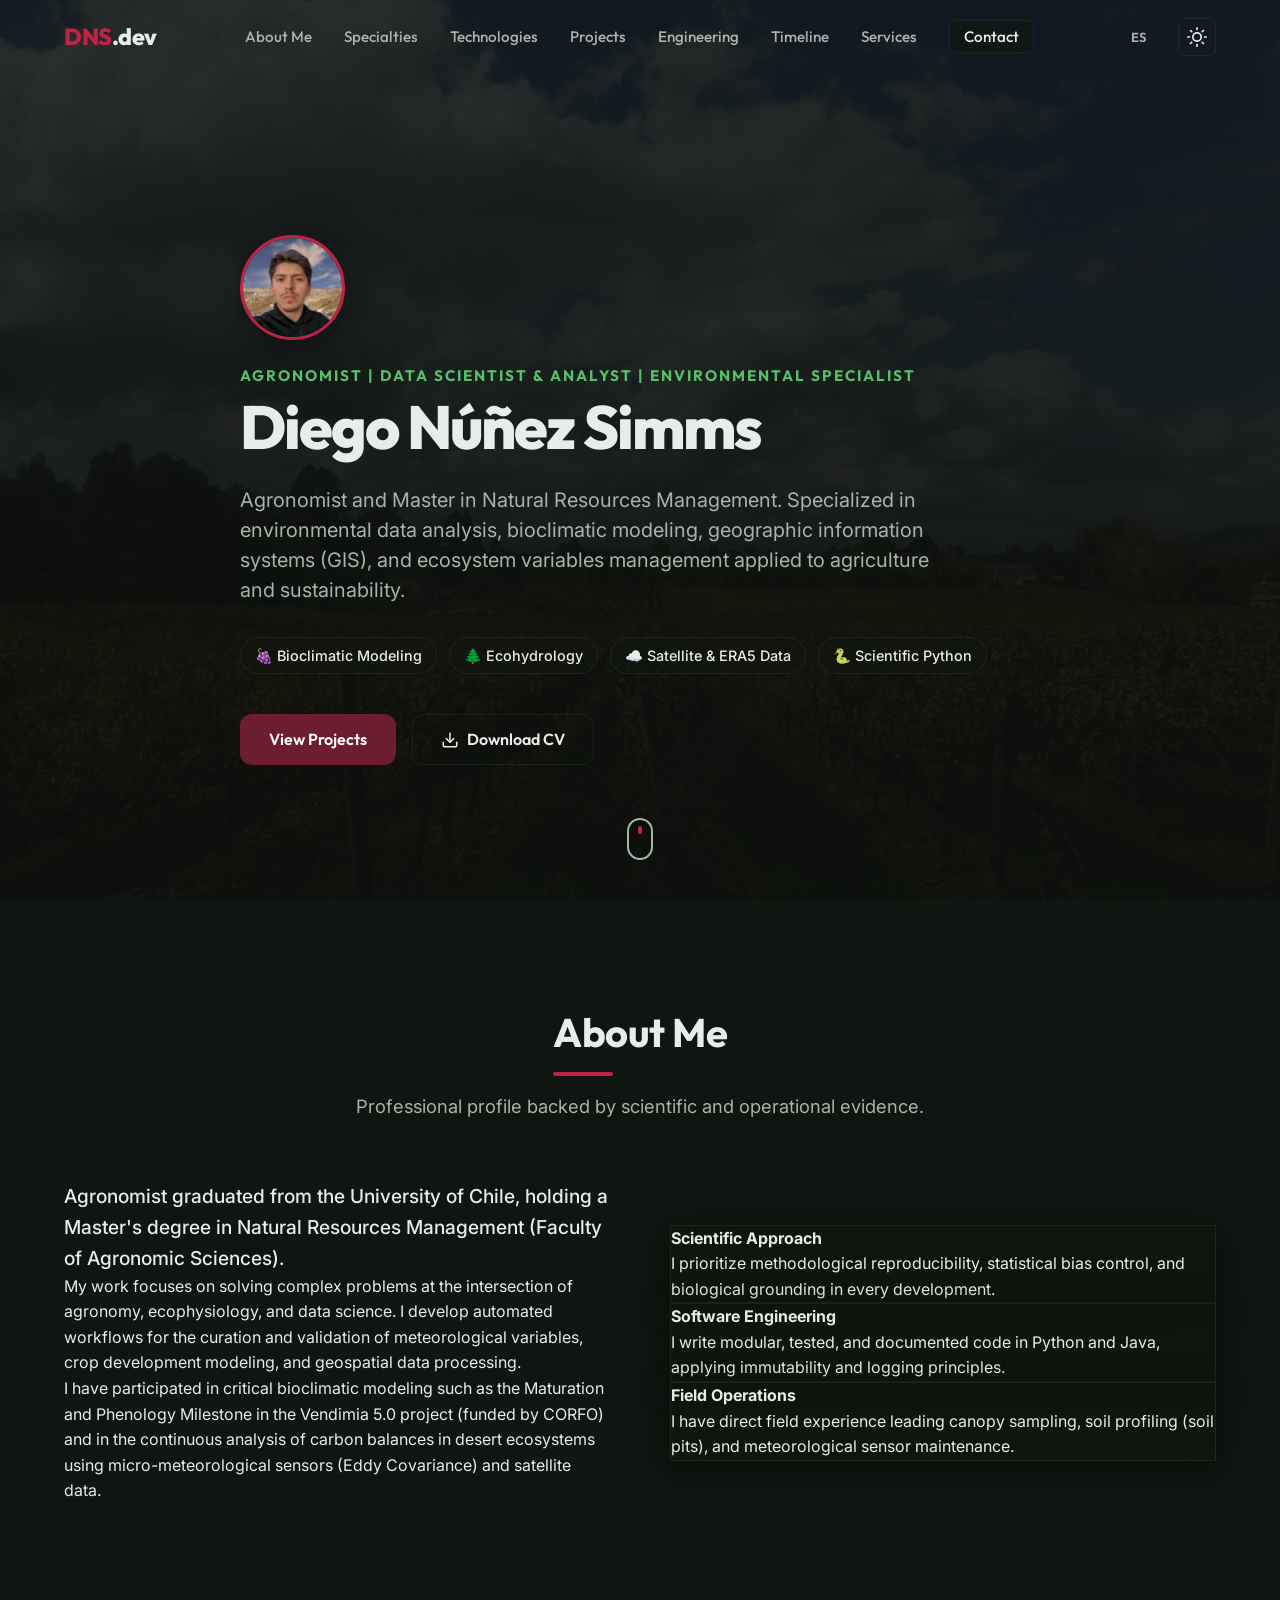
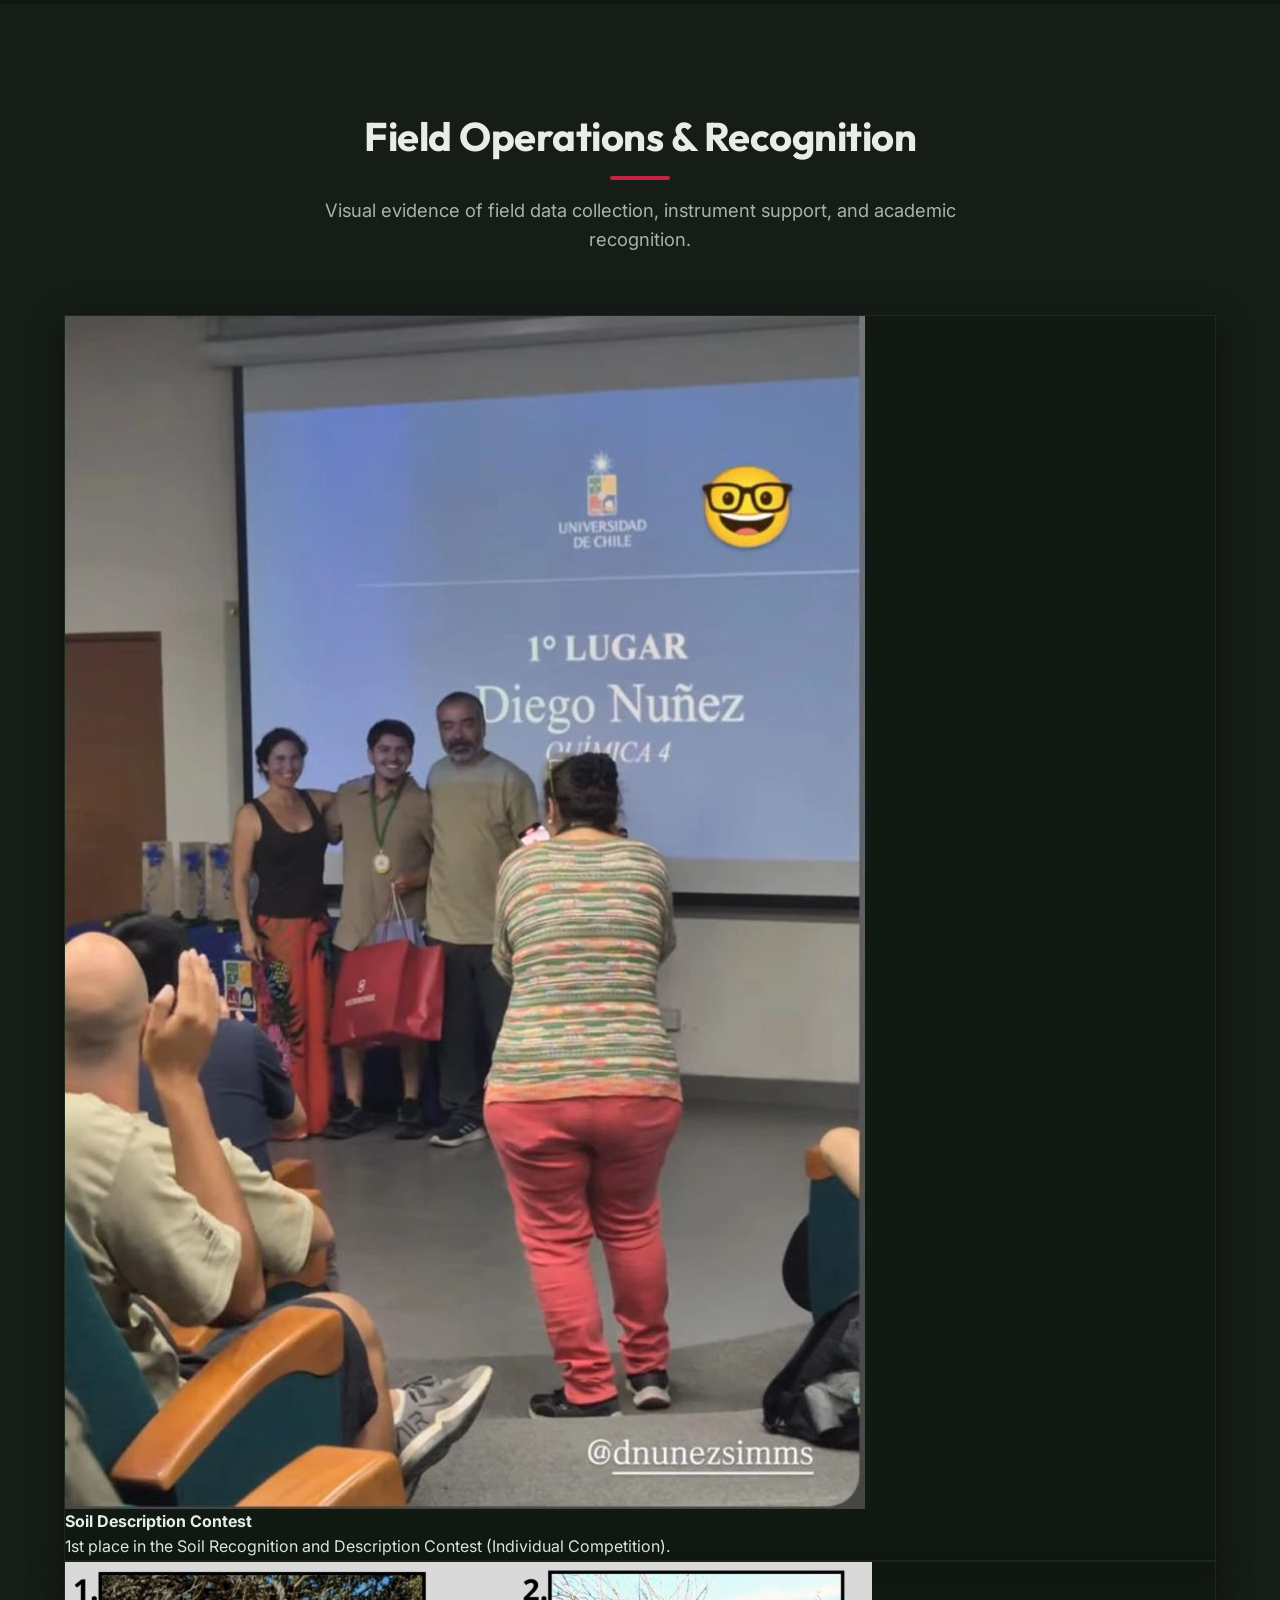
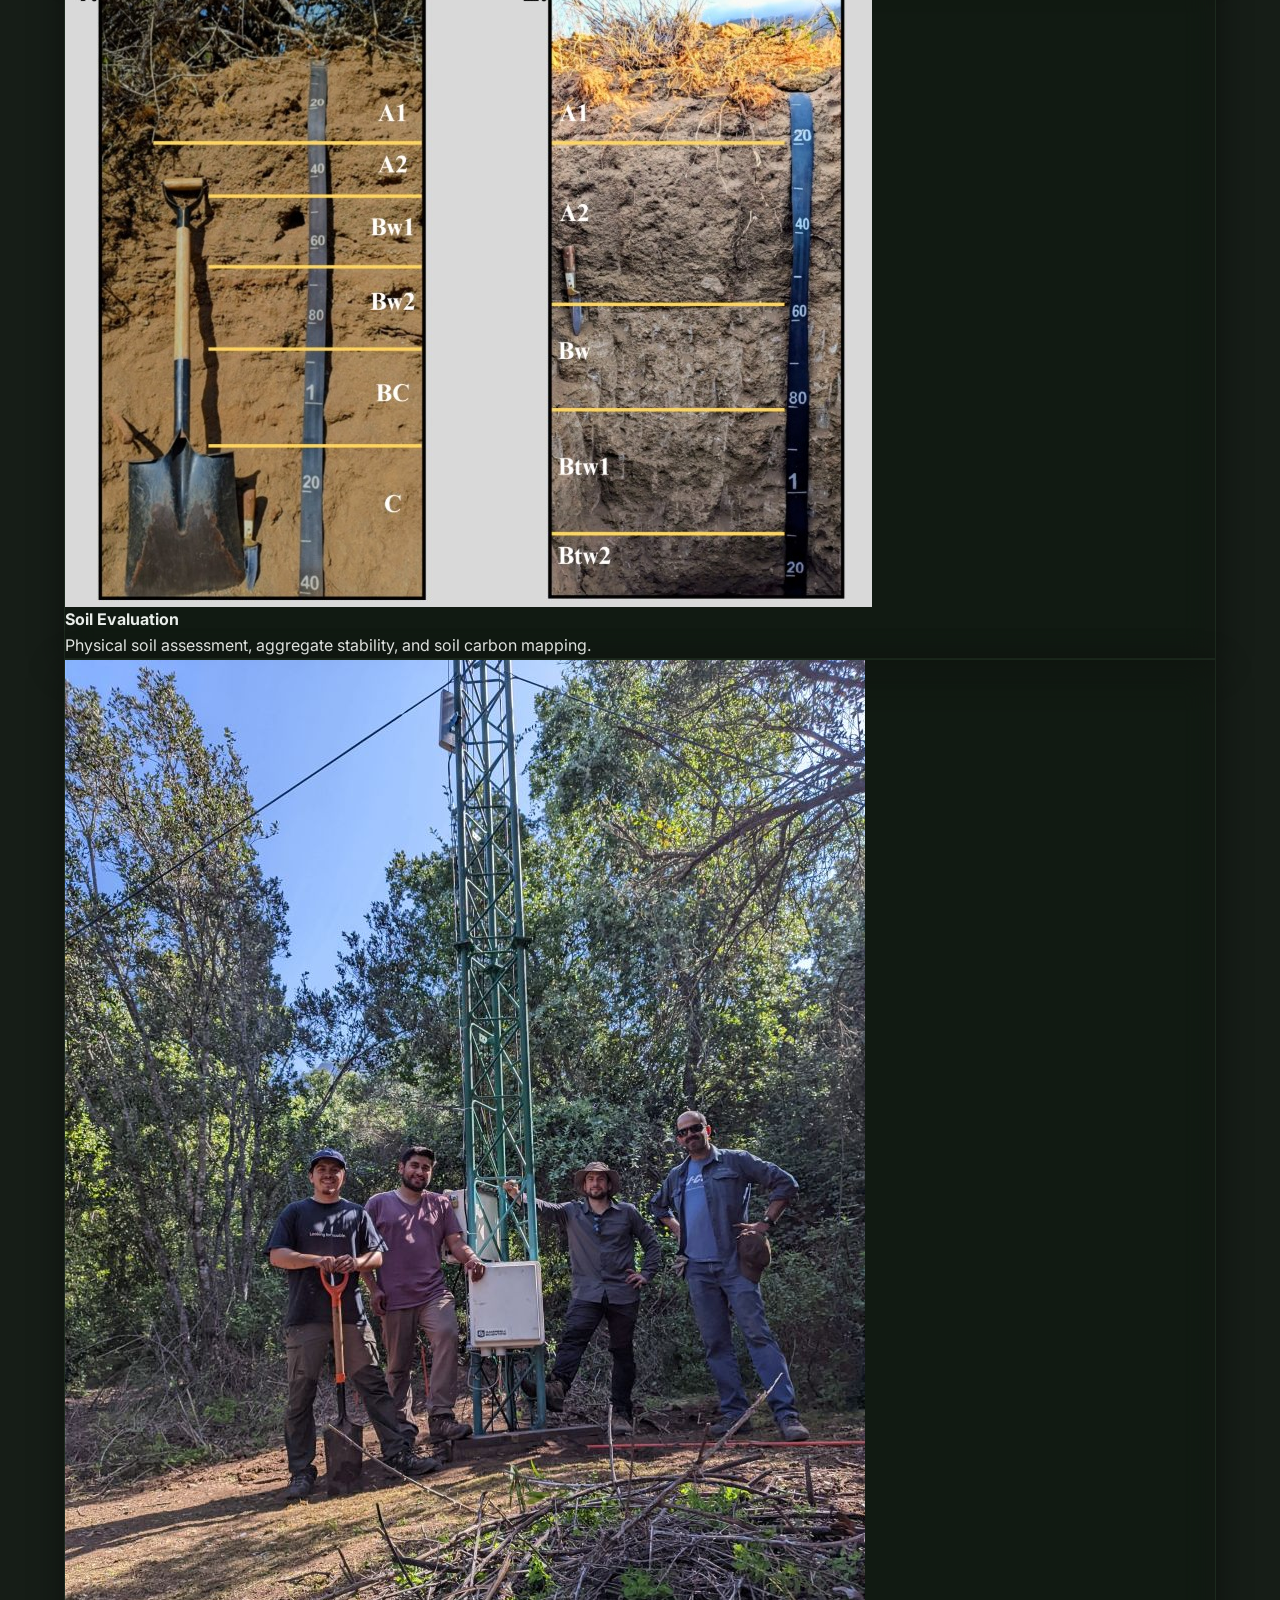
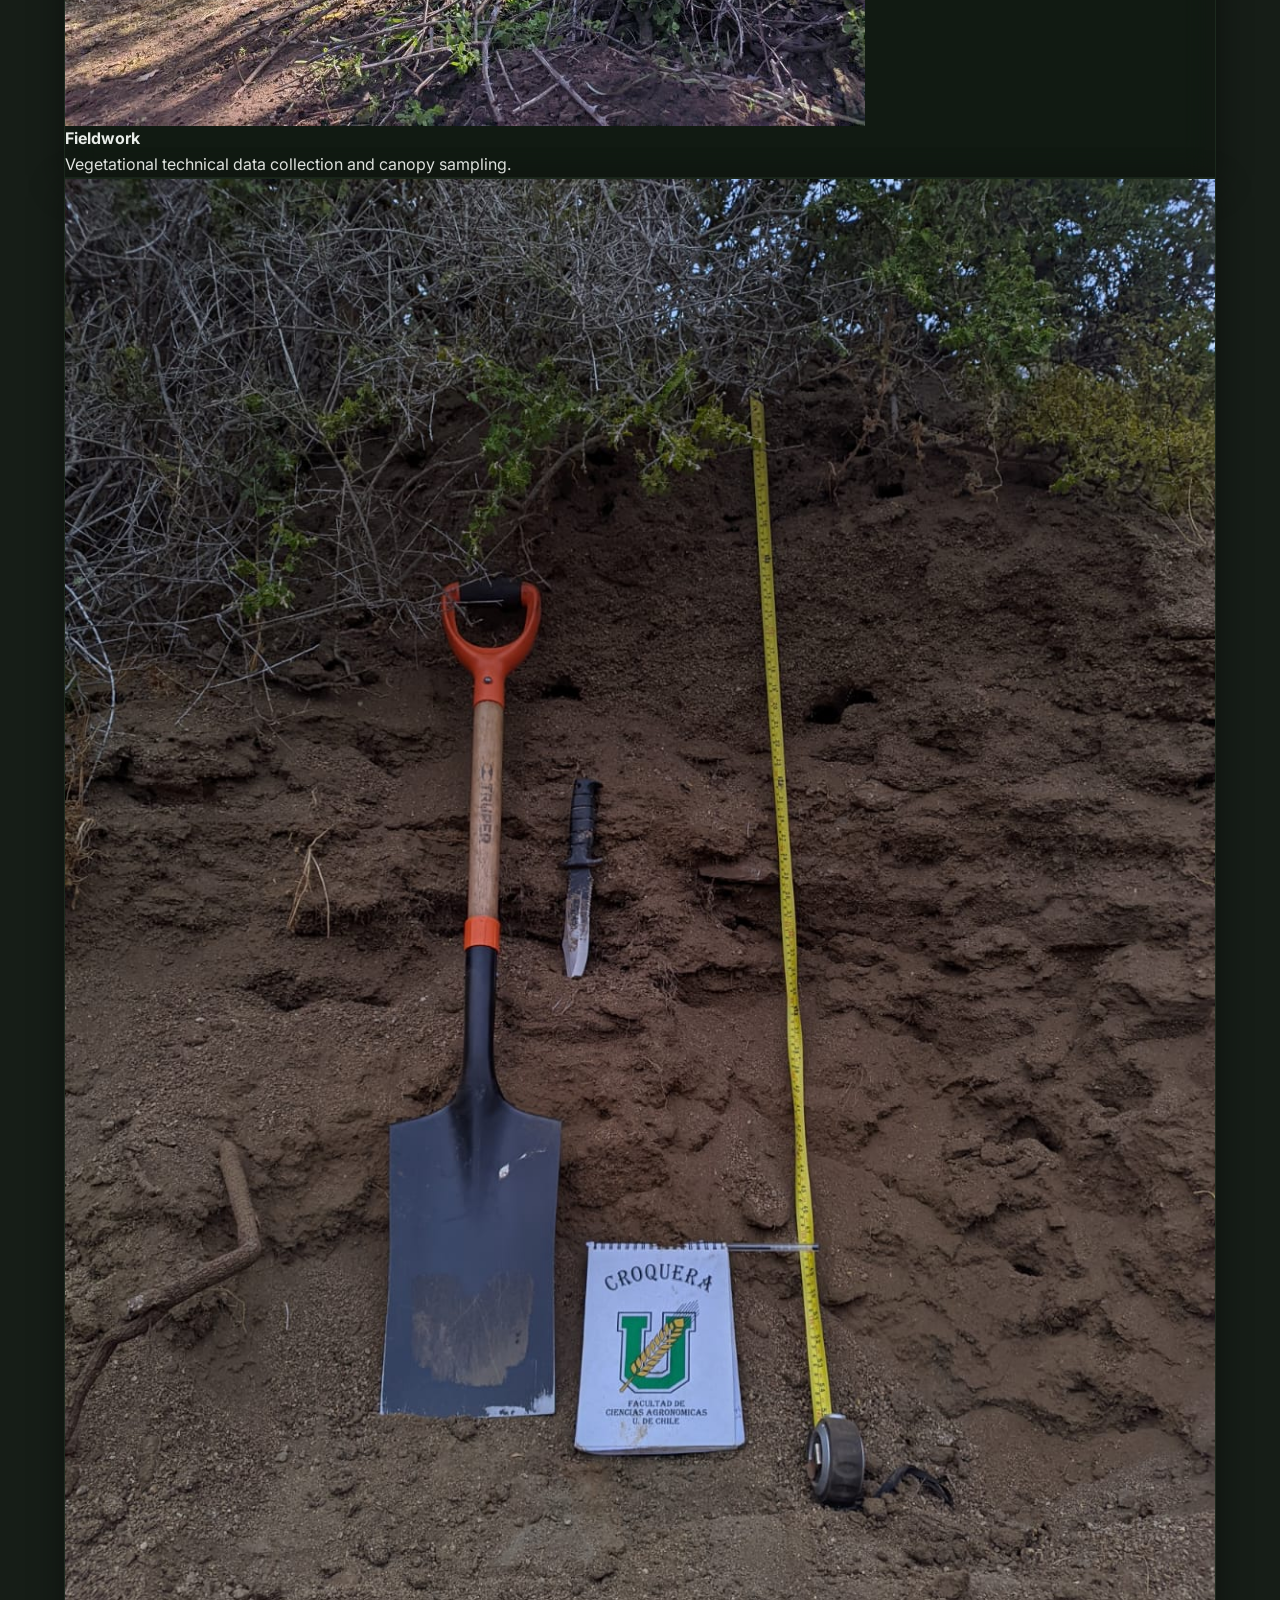
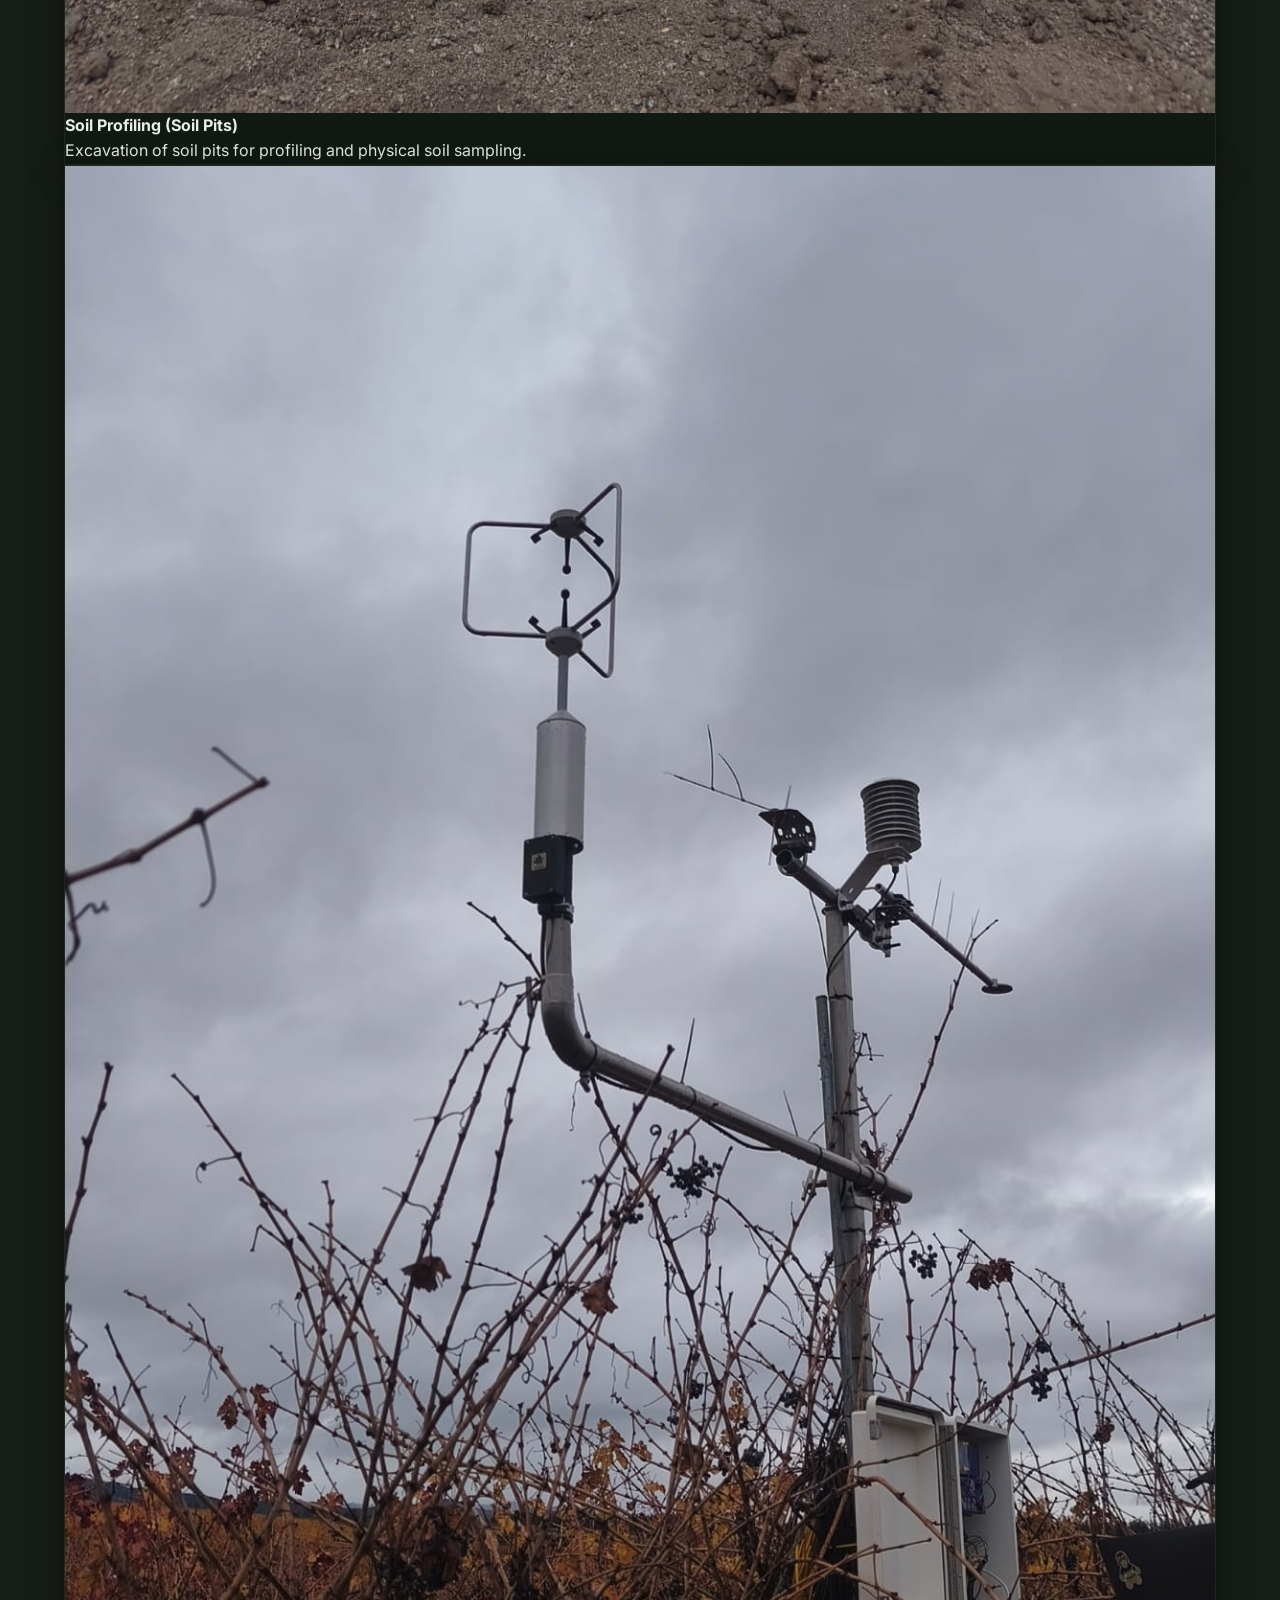
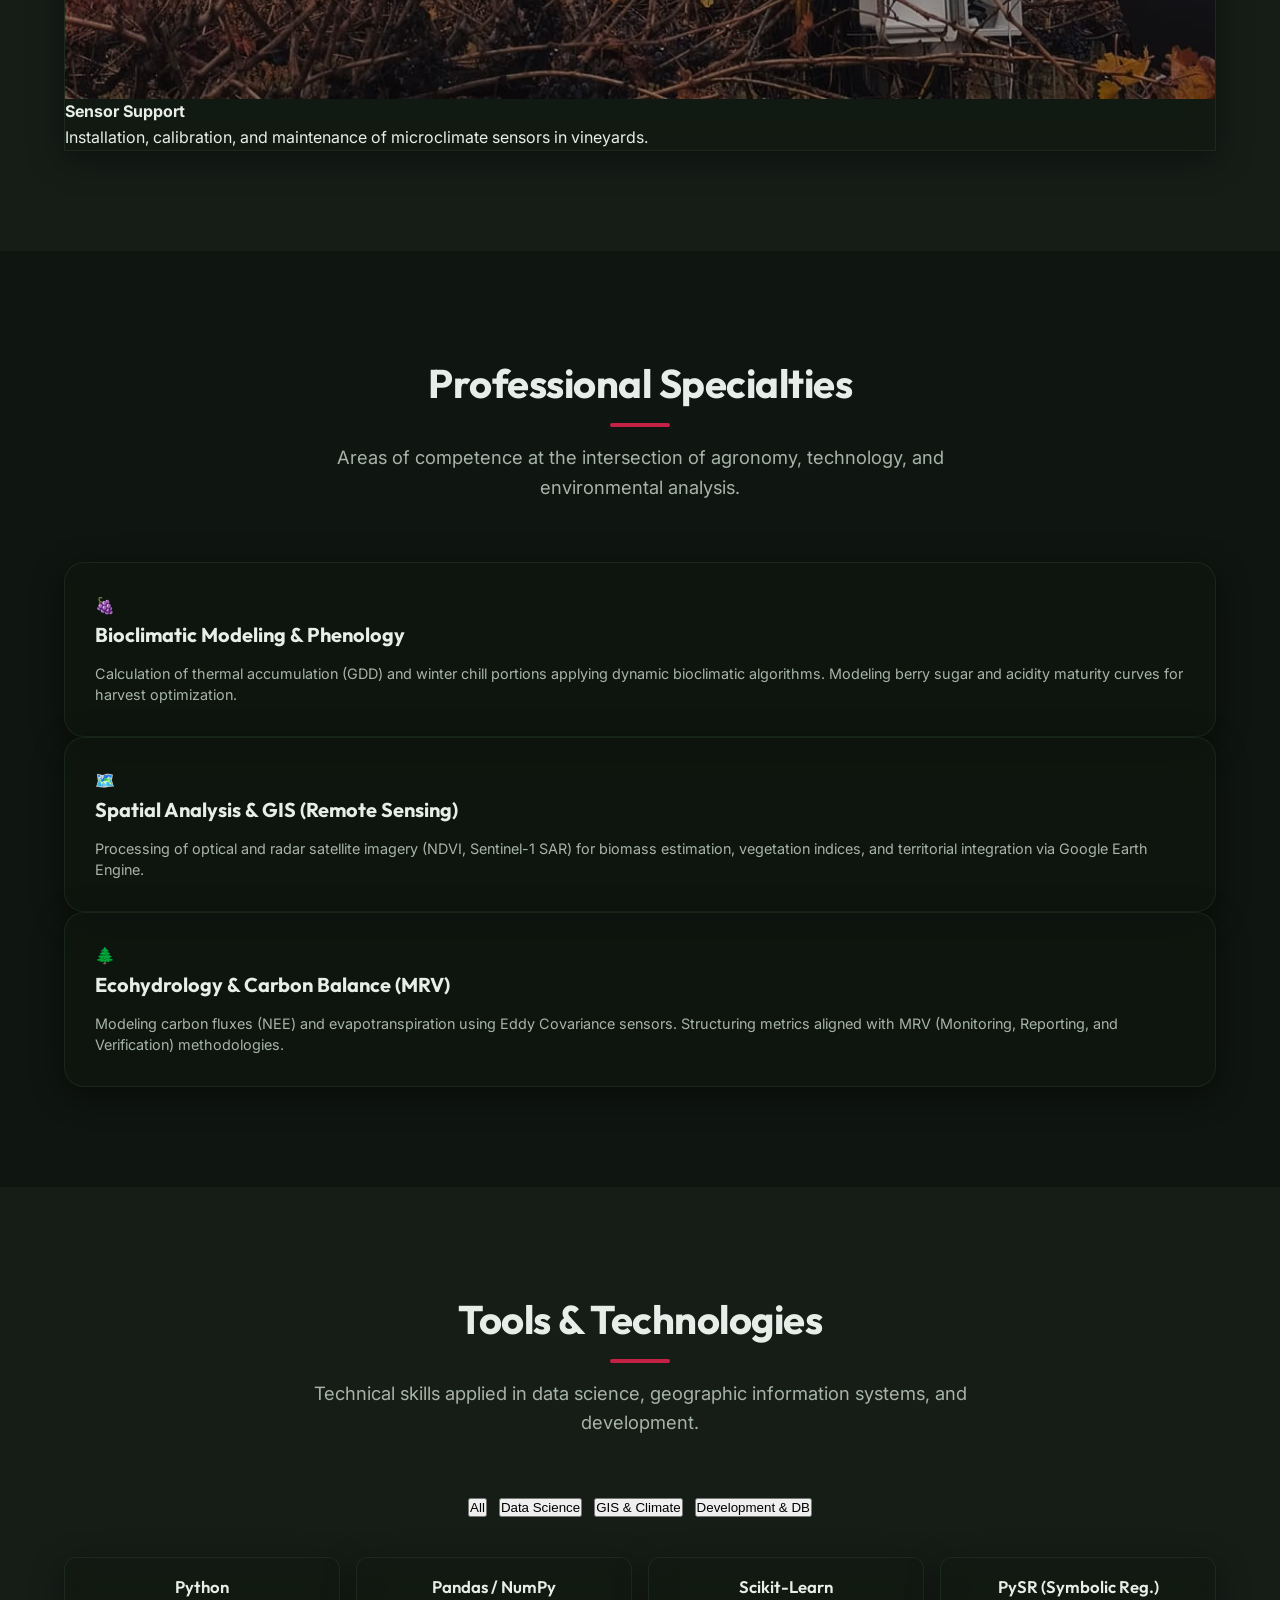
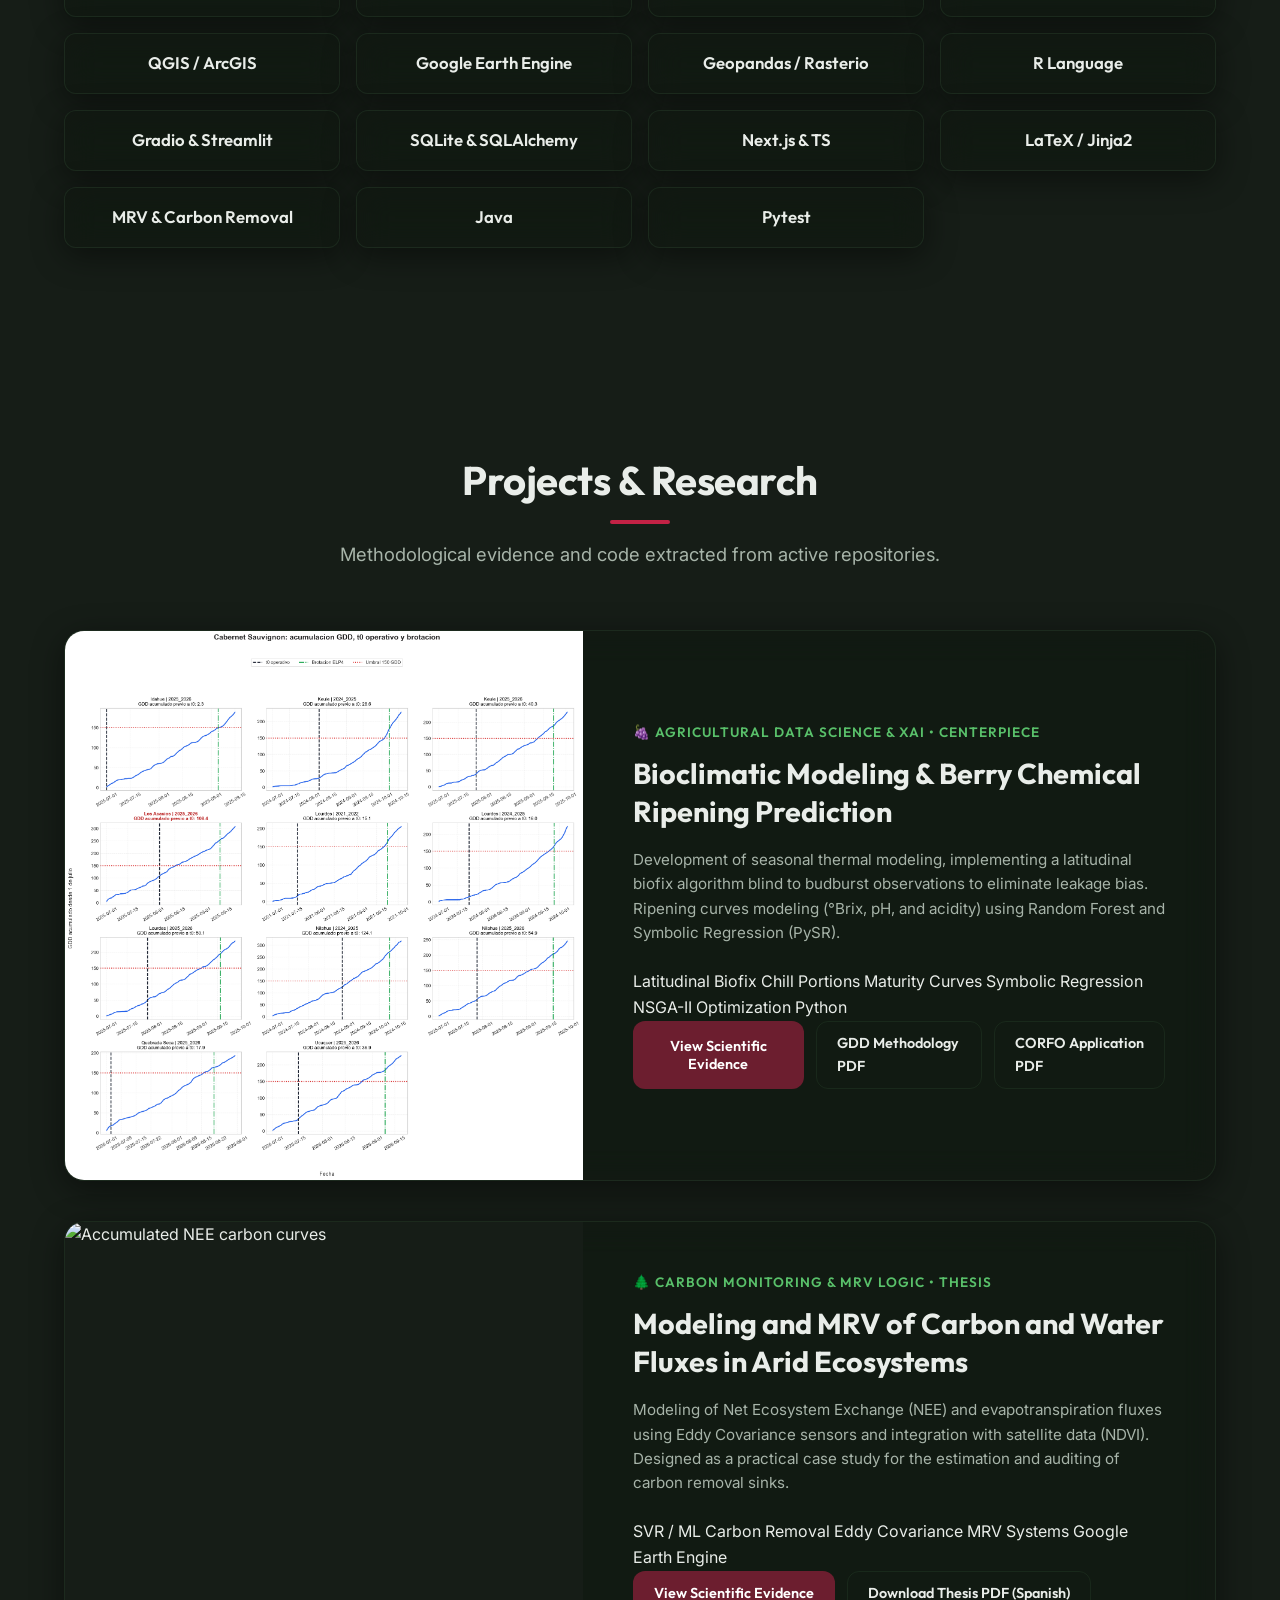
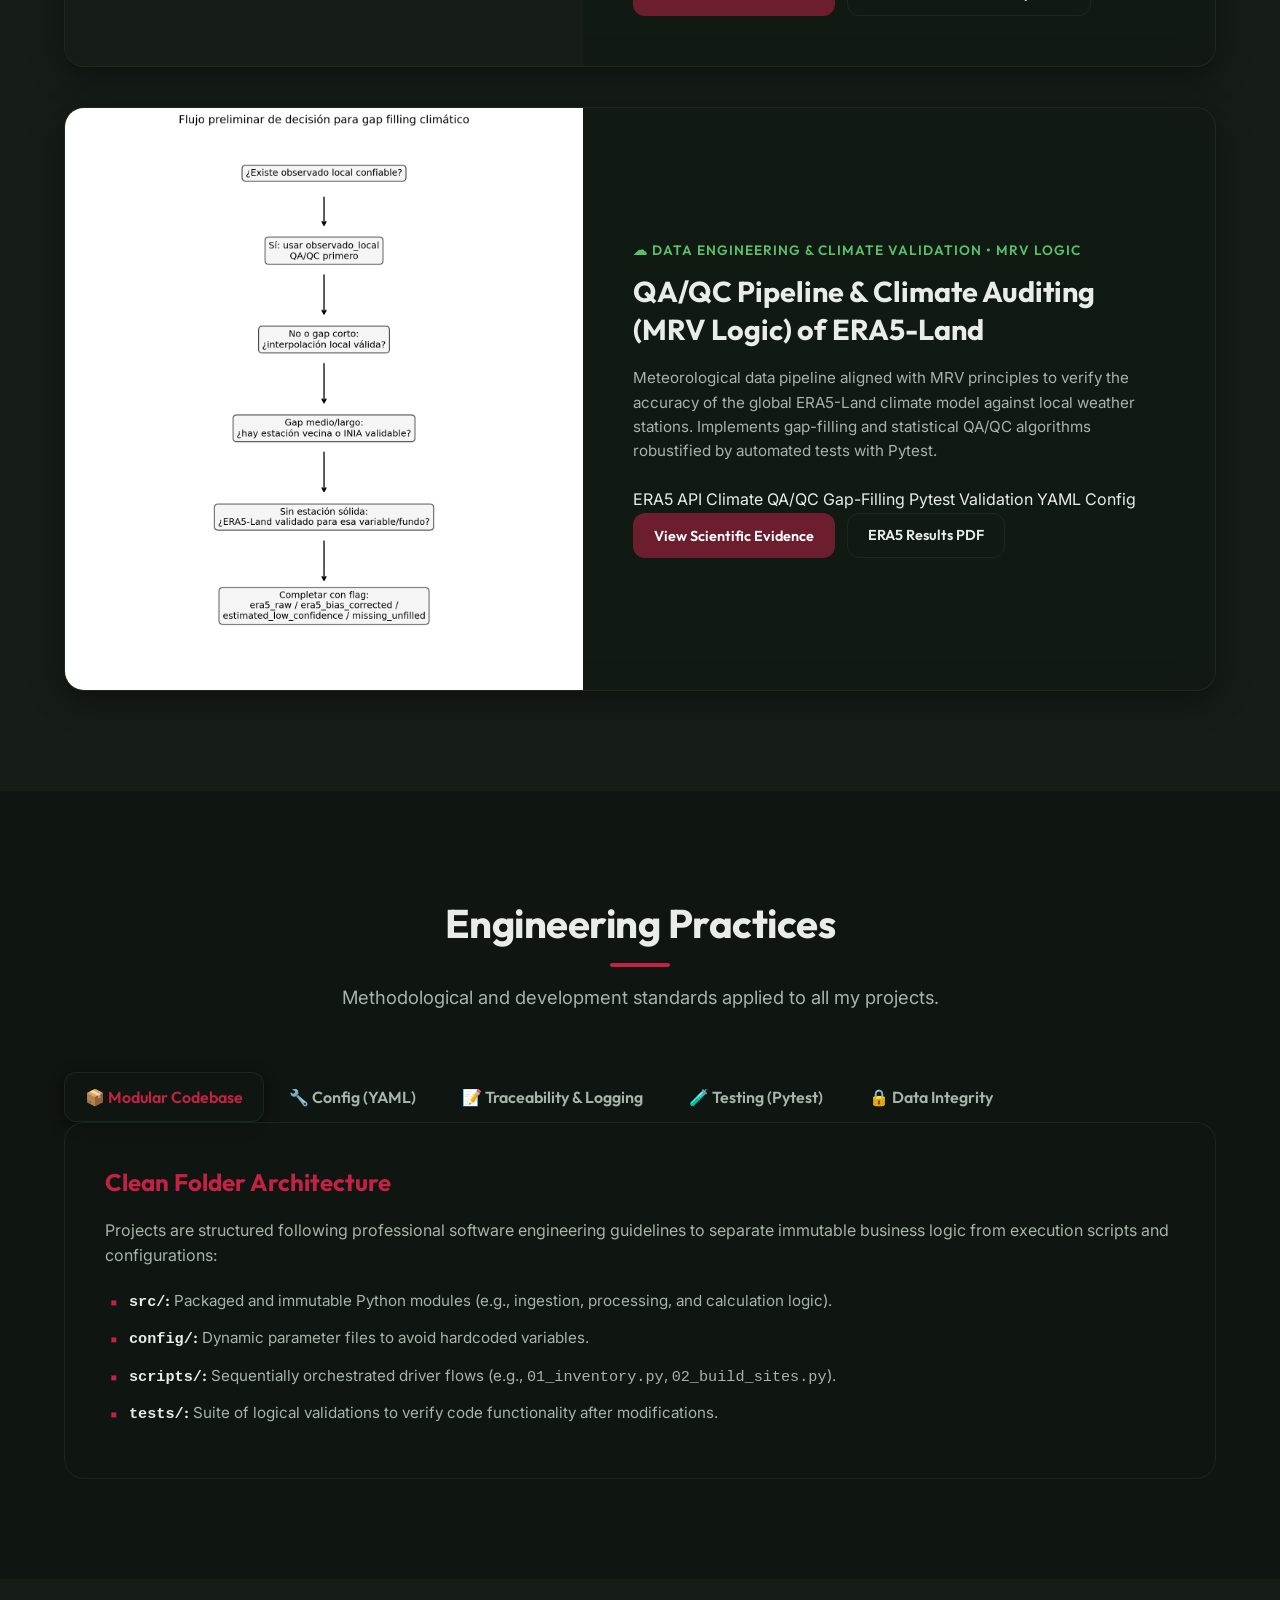
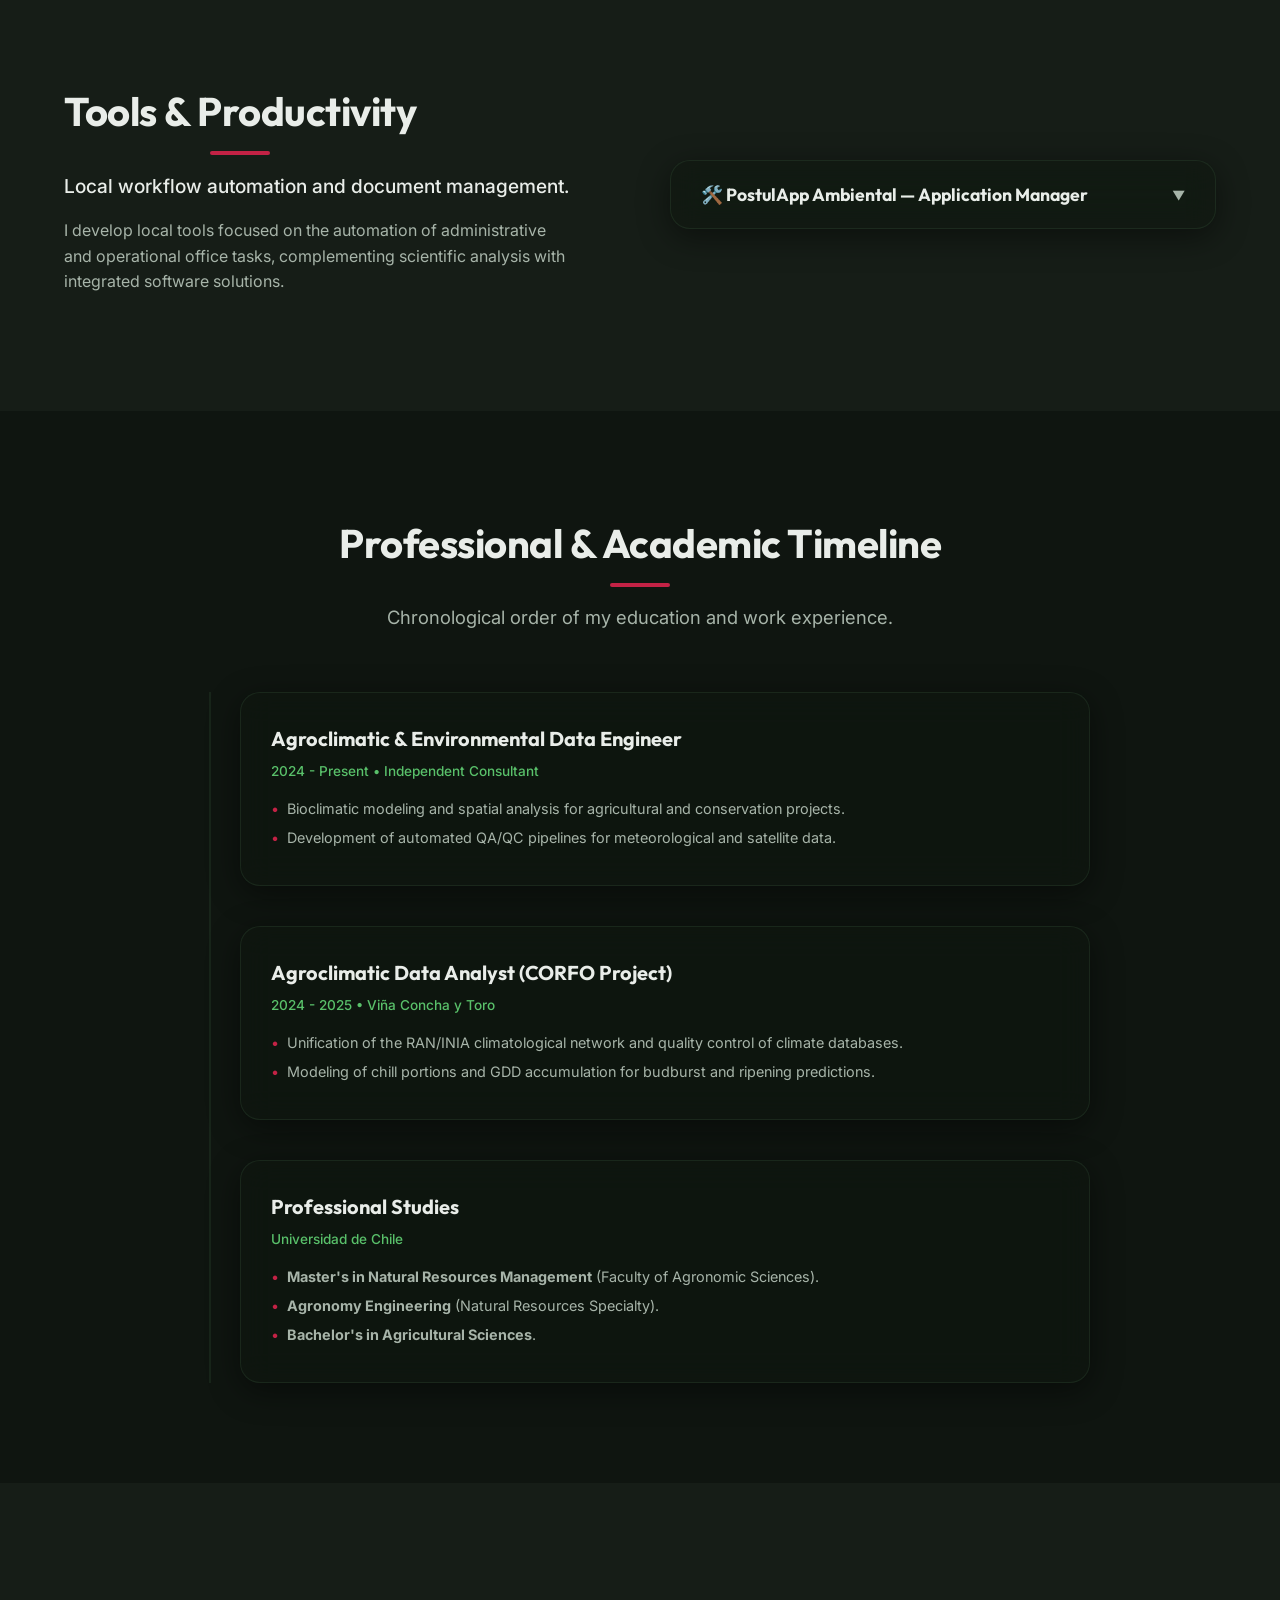
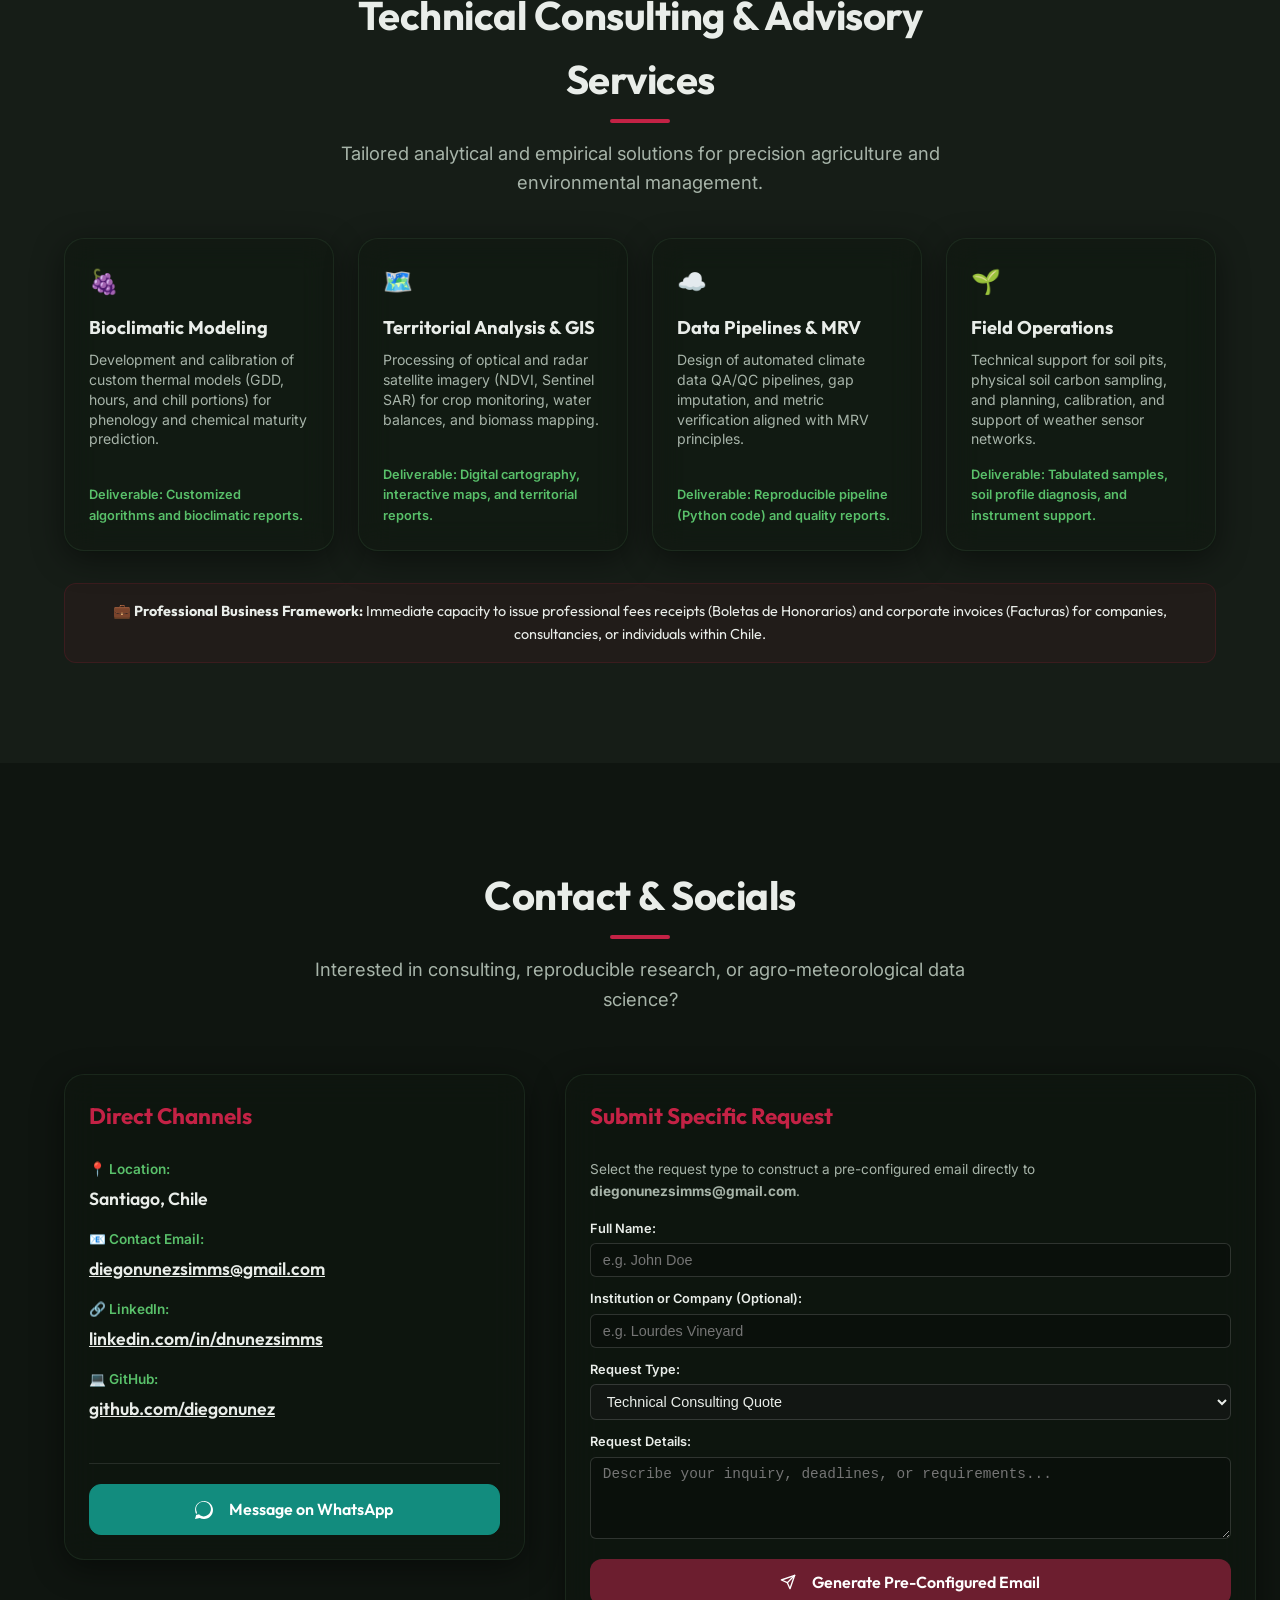
==== index_en.html @ de23c259 "Implement full English translation and language switcher toggle" ====
<!DOCTYPE html>
<html lang="en">
<head>
    <meta charset="UTF-8">
    <meta name="viewport" content="width=device-width, initial-scale=1.0">
    
    <!-- Primary SEO Meta Tags -->
    <title>Diego Núñez Simms — Professional Portfolio</title>
    <meta name="description" content="Professional portfolio of Diego Núñez Simms, Agronomist, Environmental Specialist, and Data Scientist. Specializing in bioclimatic modeling, GIS, and data pipelines.">
    <meta name="author" content="Diego Núñez Simms">
    <meta name="keywords" content="Agronomist, Data Analyst, Data Scientist, Environmental Specialist, Bioclimatology, GIS, GEE, Google Earth Engine, Python, Soil Carbon, Chile">
    
    <!-- Open Graph / Facebook -->
    <meta property="og:type" content="website">
    <meta property="og:url" content="https://dnunezsimms.github.io/portafolio/">
    <meta property="og:title" content="Diego Núñez Simms — Professional Portfolio">
    <meta property="og:description" content="Professional portfolio of Diego Núñez Simms, Agronomist, Environmental Specialist, and Data Scientist.">
    
    <!-- Google Fonts -->
    <link rel="preconnect" href="https://fonts.googleapis.com">
    <link rel="preconnect" href="https://fonts.gstatic.com" crossorigin>
    <link href="https://fonts.googleapis.com/css2?family=Inter:wght@300;400;500;600;700&family=Outfit:wght@500;600;700;800&display=swap" rel="stylesheet">
    
    <!-- Vanilla CSS Stylesheet -->
    <link rel="stylesheet" href="styles.css">
</head>
<body>

    <!-- NAV BAR -->
    <header id="main-header">
        <div class="nav-container">
            <a href="#" class="nav-logo">
                <span class="logo-accent">DNS</span>.dev
            </a>
            <nav id="nav-menu">
                <ul>
                    <li><a href="#about" class="nav-link">About Me</a></li>
                    <li><a href="#specialties" class="nav-link">Specialties</a></li>
                    <li><a href="#tech" class="nav-link">Technologies</a></li>
                    <li><a href="#projects" class="nav-link">Projects</a></li>
                    <li><a href="#engineering" class="nav-link">Engineering</a></li>
                    <li><a href="#timeline" class="nav-link">Timeline</a></li>
                    <li><a href="#services" class="nav-link">Services</a></li>
                    <li><a href="#contact" class="nav-link btn-nav-contact">Contact</a></li>
                </ul>
            </nav>
            <div class="nav-actions">
                <a href="index.html" class="lang-switch-btn" title="Traducir a Español" style="font-family: var(--font-head); font-weight: 600; font-size: 0.82rem; color: var(--text-muted); text-decoration: none; padding: 4px 8px; border: 1px solid var(--card-border); border-radius: var(--radius-sm); transition: color var(--transition-fast), border-color var(--transition-fast); margin-right: 8px;">
                    ES
                </a>
                <button id="theme-toggle" aria-label="Toggle color theme" title="Toggle Light/Dark Mode">
                    <!-- Sun Icon -->
                    <svg class="sun-icon" xmlns="http://www.w3.org/2000/svg" viewBox="0 0 24 24" fill="none" stroke="currentColor" stroke-width="2" stroke-linecap="round" stroke-linejoin="round"><circle cx="12" cy="12" r="5"/><line x1="12" y1="1" x2="12" y2="3"/><line x1="12" y1="21" x2="12" y2="23"/><line x1="4.22" y1="4.22" x2="5.64" y2="5.64"/><line x1="18.36" y1="18.36" x2="19.78" y2="19.78"/><line x1="1" y1="12" x2="3" y2="12"/><line x1="21" y1="12" x2="23" y2="12"/><line x1="4.22" y1="19.78" x2="5.64" y2="18.36"/><line x1="18.36" y1="5.64" x2="19.78" y2="4.22"/></svg>
                    <!-- Moon Icon -->
                    <svg class="moon-icon" xmlns="http://www.w3.org/2000/svg" viewBox="0 0 24 24" fill="none" stroke="currentColor" stroke-width="2" stroke-linecap="round" stroke-linejoin="round"><path d="M21 12.79A9 9 0 1 1 11.21 3 7 7 0 0 0 21 12.79z"/></svg>
                </button>
                <button id="mobile-menu-toggle" aria-label="Open mobile menu">
                    <span class="bar"></span>
                    <span class="bar"></span>
                    <span class="bar"></span>
                </button>
            </div>
        </div>
    </header>

    <main>
        <!-- HERO SECTION -->
        <section id="hero" style="background-image: linear-gradient(to bottom, rgba(11, 14, 12, 0.85), rgba(11, 14, 12, 0.95)), url('assets/images/personal/WhatsApp Image 2026-07-07 at 11.29.09 (3).jpeg'); background-size: cover; background-position: center; background-attachment: fixed;">
            <div class="hero-bg-gradients">
                <div class="grad-1"></div>
                <div class="grad-2"></div>
            </div>
            <div class="container hero-content">
                <div style="display: flex; align-items: center; gap: 24px; margin-bottom: 24px; flex-wrap: wrap;">
                    <img src="assets/images/personal/1755201844778.png" alt="Diego Núñez Simms" style="width: 105px; height: 105px; border-radius: 50%; object-fit: cover; border: 3px solid var(--accent); box-shadow: 0 8px 24px rgba(0,0,0,0.35);">
                    <div>
                        <div class="hero-tag" style="margin-bottom: 6px;">Agronomist | Data Scientist & Analyst | Environmental Specialist</div>
                        <h1 class="hero-name" style="margin-bottom: 0; font-size: 3.8rem; line-height: 1.1;">Diego Núñez Simms</h1>
                    </div>
                </div>
                <p class="hero-lead">
                    Agronomist and Master in Natural Resources Management. Specialized in environmental data analysis, bioclimatic modeling, geographic information systems (GIS), and ecosystem variables management applied to agriculture and sustainability.
                </p>
                <div class="hero-pill-container">
                    <span class="hero-pill">🍇 Bioclimatic Modeling</span>
                    <span class="hero-pill">🌲 Ecohydrology</span>
                    <span class="hero-pill">☁️ Satellite & ERA5 Data</span>
                    <span class="hero-pill">🐍 Scientific Python</span>
                </div>
                <div class="hero-buttons">
                    <a href="#projects" class="btn btn-primary">View Projects</a>
                    <a href="assets/documents/CV_Diego_Nunez.pdf" download class="btn btn-secondary flex-btn" id="download-cv-hero">
                        <svg width="18" height="18" viewBox="0 0 24 24" fill="none" stroke="currentColor" stroke-width="2" stroke-linecap="round" stroke-linejoin="round"><path d="M21 15v4a2 2 0 0 1-2 2H5a2 2 0 0 1-2-2v-4"/><polyline points="7 10 12 15 17 10"/><line x1="12" y1="15" x2="12" y2="3"/></svg>
                        Download CV
                    </a>
                </div>
            </div>
            <div class="hero-scroll-indicator">
                <a href="#about" aria-label="Scroll down">
                    <div class="mouse-icon">
                        <span class="wheel"></span>
                    </div>
                </a>
            </div>
        </section>

        <!-- SOBRE MÍ SECTION -->
        <section id="about" class="section-padding">
            <div class="container">
                <div class="center-text">
                    <h2 class="section-title">About Me</h2>
                    <p class="section-subtitle">Professional profile backed by scientific and operational evidence.</p>
                </div>
                
                <div class="grid-2-cols align-center">
                    <div class="bio-text">
                        <p class="text-large">
                            Agronomist graduated from the University of Chile, holding a Master's degree in Natural Resources Management (Faculty of Agronomic Sciences).
                        </p>
                        <p>
                            My work focuses on solving complex problems at the intersection of agronomy, ecophysiology, and data science. I develop automated workflows for the curation and validation of meteorological variables, crop development modeling, and geospatial data processing.
                        </p>
                        <p>
                            I have participated in critical bioclimatic modeling such as the Maturation and Phenology Milestone in the Vendimia 5.0 project (funded by CORFO) and in the continuous analysis of carbon balances in desert ecosystems using micro-meteorological sensors (Eddy Covariance) and satellite data.
                        </p>
                    </div>
                    
                    <div class="traits-container">
                        <div class="trait-card glass">
                            <h4>Scientific Approach</h4>
                            <p>I prioritize methodological reproducibility, statistical bias control, and biological grounding in every development.</p>
                        </div>
                        <div class="trait-card glass">
                            <h4>Software Engineering</h4>
                            <p>I write modular, tested, and documented code in Python and Java, applying immutability and logging principles.</p>
                        </div>
                        <div class="trait-card glass">
                            <h4>Field Operations</h4>
                            <p>I have direct field experience leading canopy sampling, soil profiling (soil pits), and meteorological sensor maintenance.</p>
                        </div>
                    </div>
                </div>
            </div>
        </section>

        <!-- GALERÍA DE TERRENO SECTION -->
        <section id="gallery" class="section-padding bg-alt">
            <div class="container">
                <div class="center-text">
                    <h2 class="section-title">Field Operations & Recognition</h2>
                    <p class="section-subtitle">Visual evidence of field data collection, instrument support, and academic recognition.</p>
                </div>
                
                <div class="photo-grid">
                    <!-- Foto 1: Suelos -->
                    <div class="photo-card glass">
                        <div class="photo-wrapper">
                            <img src="assets/images/personal/1764941495618.jfif" alt="1st Place Soil Description Contest">
                        </div>
                        <div class="photo-info">
                            <h4>Soil Description Contest</h4>
                            <p class="photo-desc">1st place in the Soil Recognition and Description Contest (Individual Competition).</p>
                        </div>
                    </div>
                    
                    <!-- Foto 2: Evaluacion Suelos -->
                    <div class="photo-card glass">
                        <div class="photo-wrapper">
                            <img src="assets/images/personal/image.png" alt="Soil physical evaluation and carbon mapping">
                        </div>
                        <div class="photo-info">
                            <h4>Soil Evaluation</h4>
                            <p class="photo-desc">Physical soil assessment, aggregate stability, and soil carbon mapping.</p>
                        </div>
                    </div>
                    
                    <!-- Foto 3: Trabajo Campo (Nueva imagen solicitada antes de calicatas) -->
                    <div class="photo-card glass">
                        <div class="photo-wrapper">
                            <img src="assets/images/personal/1759584982432.jfif" alt="Fieldwork vegetational data collection">
                        </div>
                        <div class="photo-info">
                            <h4>Fieldwork</h4>
                            <p class="photo-desc">Vegetational technical data collection and canopy sampling.</p>
                        </div>
                    </div>
                    
                    <!-- Foto 4: Calicatas (WhatsApp Image 2) -->
                    <div class="photo-card glass">
                        <div class="photo-wrapper">
                            <img src="assets/images/personal/WhatsApp Image 2026-07-07 at 11.29.09 (2).jpeg" alt="Excavation and soil profile sampling">
                        </div>
                        <div class="photo-info">
                            <h4>Soil Profiling (Soil Pits)</h4>
                            <p class="photo-desc">Excavation of soil pits for profiling and physical soil sampling.</p>
                        </div>
                    </div>
                    
                    <!-- Foto 5: Sensores (WhatsApp Image 1) -->
                    <div class="photo-card glass">
                        <div class="photo-wrapper">
                            <img src="assets/images/personal/WhatsApp Image 2026-07-07 at 11.29.08 (1).jpeg" alt="Microclimate sensor maintenance in vineyards">
                        </div>
                        <div class="photo-info">
                            <h4>Sensor Support</h4>
                            <p class="photo-desc">Installation, calibration, and maintenance of microclimate sensors in vineyards.</p>
                        </div>
                    </div>
                </div>
            </div>
        </section>

        <!-- ESPECIALIDADES SECTION -->
        <section id="specialties" class="section-padding">
            <div class="container">
                <div class="center-text">
                    <h2 class="section-title">Professional Specialties</h2>
                    <p class="section-subtitle">Areas of competence at the intersection of agronomy, technology, and environmental analysis.</p>
                </div>
                
                <div class="grid-3-cols">
                    <!-- Especialidad 1 -->
                    <div class="card glass spec-card">
                        <div class="spec-icon">🍇</div>
                        <h3>Bioclimatic Modeling & Phenology</h3>
                        <p>
                            Calculation of thermal accumulation (GDD) and winter chill portions applying dynamic bioclimatic algorithms. Modeling berry sugar and acidity maturity curves for harvest optimization.
                        </p>
                    </div>
                    
                    <!-- Especialidad 2 -->
                    <div class="card glass spec-card">
                        <div class="spec-icon">🗺️</div>
                        <h3>Spatial Analysis & GIS (Remote Sensing)</h3>
                        <p>
                            Processing of optical and radar satellite imagery (NDVI, Sentinel-1 SAR) for biomass estimation, vegetation indices, and territorial integration via Google Earth Engine.
                        </p>
                    </div>
                    
                    <!-- Especialidad 3 -->
                    <div class="card glass spec-card">
                        <div class="spec-icon">🌲</div>
                        <h3>Ecohydrology & Carbon Balance (MRV)</h3>
                        <p>
                            Modeling carbon fluxes (NEE) and evapotranspiration using Eddy Covariance sensors. Structuring metrics aligned with MRV (Monitoring, Reporting, and Verification) methodologies.
                        </p>
                    </div>
                </div>
            </div>
        </section>

        <!-- TECNOLOGÍAS SECTION -->
        <section id="tech" class="section-padding bg-alt">
            <div class="container">
                <div class="center-text">
                    <h2 class="section-title">Tools & Technologies</h2>
                    <p class="section-subtitle">Technical skills applied in data science, geographic information systems, and development.</p>
                </div>
                
                <!-- Filter buttons -->
                <div class="tech-filter-bar">
                    <button class="filter-btn active" data-filter="all">All</button>
                    <button class="filter-btn" data-filter="datascience">Data Science</button>
                    <button class="filter-btn" data-filter="gis">GIS & Climate</button>
                    <button class="filter-btn" data-filter="dev">Development & DB</button>
                </div>
                
                <div class="tech-grid" id="tech-container">
                    <!-- Python -->
                    <div class="tech-item glass" data-category="datascience">
                        <div class="tech-name">Python</div>
                    </div>
                    <!-- Pandas / NumPy -->
                    <div class="tech-item glass" data-category="datascience">
                        <div class="tech-name">Pandas / NumPy</div>
                    </div>
                    <!-- Scikit-Learn -->
                    <div class="tech-item glass" data-category="datascience">
                        <div class="tech-name">Scikit-Learn</div>
                    </div>
                    <!-- PySR (Symbolic Regression) -->
                    <div class="tech-item glass" data-category="datascience">
                        <div class="tech-name">PySR (Symbolic Reg.)</div>
                    </div>
                    <!-- QGIS -->
                    <div class="tech-item glass" data-category="gis">
                        <div class="tech-name">QGIS / ArcGIS</div>
                    </div>
                    <!-- Google Earth Engine -->
                    <div class="tech-item glass" data-category="gis">
                        <div class="tech-name">Google Earth Engine</div>
                    </div>
                    <!-- Geopandas / Rasterio -->
                    <div class="tech-item glass" data-category="gis">
                        <div class="tech-name">Geopandas / Rasterio</div>
                    </div>
                    <!-- R -->
                    <div class="tech-item glass" data-category="datascience">
                        <div class="tech-name">R Language</div>
                    </div>
                    <!-- Gradio / Streamlit -->
                    <div class="tech-item glass" data-category="dev">
                        <div class="tech-name">Gradio & Streamlit</div>
                    </div>
                    <!-- SQLite / SQLAlchemy -->
                    <div class="tech-item glass" data-category="dev">
                        <div class="tech-name">SQLite & SQLAlchemy</div>
                    </div>
                    <!-- Next.js / TypeScript -->
                    <div class="tech-item glass" data-category="dev">
                        <div class="tech-name">Next.js & TS</div>
                    </div>
                    <!-- LaTeX / Jinja2 -->
                    <div class="tech-item glass" data-category="dev">
                        <div class="tech-name">LaTeX / Jinja2</div>
                    </div>
                    <!-- MRV / Carbon Sinks -->
                    <div class="tech-item glass" data-category="gis">
                        <div class="tech-name">MRV & Carbon Removal</div>
                    </div>
                    <!-- Java -->
                    <div class="tech-item glass" data-category="dev">
                        <div class="tech-name">Java</div>
                    </div>
                    <!-- Pytest -->
                    <div class="tech-item glass" data-category="dev">
                        <div class="tech-name">Pytest</div>
                    </div>
                </div>
            </div>
        </section>

        <!-- PROYECTOS DESTACADOS SECTION -->
        <section id="projects" class="section-padding bg-alt">
            <div class="container">
                <div class="center-text">
                    <h2 class="section-title">Projects & Research</h2>
                    <p class="section-subtitle">Methodological evidence and code extracted from active repositories.</p>
                </div>
                
                <div class="projects-list">
                    <!-- PROYECTO 1: VENDIMIA (CENTERPIECE) -->
                    <article class="project-featured glass" id="proj-vendimia">
                        <div class="project-grid">
                            <div class="project-img-wrapper">
                                <img src="assets/images/vendimia_paneles_gda.png" alt="Growing Degree Days diagnostics panels" class="project-thumb">
                            </div>
                            <div class="project-info">
                                <div class="project-meta">🍇 Agricultural Data Science & XAI • Centerpiece</div>
                                <h3>Bioclimatic Modeling & Berry Chemical Ripening Prediction</h3>
                                <p class="project-desc">
                                    Development of seasonal thermal modeling, implementing a latitudinal biofix algorithm blind to budburst observations to eliminate leakage bias. Ripening curves modeling (°Brix, pH, and acidity) using Random Forest and Symbolic Regression (PySR).
                                </p>
                                <div class="project-pills">
                                    <span class="pill-tech">Latitudinal Biofix</span>
                                    <span class="pill-tech">Chill Portions</span>
                                    <span class="pill-tech">Maturity Curves</span>
                                    <span class="pill-tech">Symbolic Regression</span>
                                    <span class="pill-tech">NSGA-II Optimization</span>
                                    <span class="pill-tech">Python</span>
                                </div>
                                <div class="project-actions">
                                    <button class="btn btn-primary open-modal-btn" data-project="vendimia">View Scientific Evidence</button>
                                    <a href="assets/documents/Metodologia_GDD_latitud.pdf" class="btn btn-secondary" download>GDD Methodology PDF</a>
                                    <a href="assets/documents/Postulacion_proyecto_vendimia_5.0-CORFO.pdf" class="btn btn-secondary" download>CORFO Application PDF</a>
                                </div>
                            </div>
                        </div>
                    </article>

                    <!-- PROYECTO 2: FRAY JORGE -->
                    <article class="project-featured glass" id="proj-frayjorge">
                        <div class="project-grid">
                            <div class="project-img-wrapper">
                                <img src="assets/images/frayjorge_nee_curves.png" alt="Accumulated NEE carbon curves" class="project-thumb">
                            </div>
                            <div class="project-info">
                                <div class="project-meta">🌲 Carbon Monitoring & MRV Logic • Thesis</div>
                                <h3>Modeling and MRV of Carbon and Water Fluxes in Arid Ecosystems</h3>
                                <p class="project-desc">
                                    Modeling of Net Ecosystem Exchange (NEE) and evapotranspiration fluxes using Eddy Covariance sensors and integration with satellite data (NDVI). Designed as a practical case study for the estimation and auditing of carbon removal sinks.
                                </p>
                                <div class="project-pills">
                                    <span class="pill-tech">SVR / ML</span>
                                    <span class="pill-tech">Carbon Removal</span>
                                    <span class="pill-tech">Eddy Covariance</span>
                                    <span class="pill-tech">MRV Systems</span>
                                    <span class="pill-tech">Google Earth Engine</span>
                                </div>
                                <div class="project-actions">
                                    <button class="btn btn-primary open-modal-btn" data-project="frayjorge">View Scientific Evidence</button>
                                    <a href="assets/documents/TESIS_Diego_Nunez_Simms.pdf?v=final" class="btn btn-secondary" download>Download Thesis PDF (Spanish)</a>
                                </div>
                            </div>
                        </div>
                    </article>

                    <!-- PROYECTO 3: WINEWISE-RS -->
                    <article class="project-featured glass" id="proj-winewise">
                        <div class="project-grid">
                            <div class="project-img-wrapper">
                                <img src="assets/images/winewise_gap_filling_flow.png" alt="QA/QC and gap-filling decision flow" class="project-thumb">
                            </div>
                            <div class="project-info">
                                <div class="project-meta">☁  Data Engineering & Climate Validation • MRV Logic</div>
                                <h3>QA/QC Pipeline & Climate Auditing (MRV Logic) of ERA5-Land</h3>
                                <p class="project-desc">
                                    Meteorological data pipeline aligned with MRV principles to verify the accuracy of the global ERA5-Land climate model against local weather stations. Implements gap-filling and statistical QA/QC algorithms robustified by automated tests with Pytest.
                                </p>
                                <div class="project-pills">
                                    <span class="pill-tech">ERA5 API</span>
                                    <span class="pill-tech">Climate QA/QC</span>
                                    <span class="pill-tech">Gap-Filling</span>
                                    <span class="pill-tech">Pytest Validation</span>
                                    <span class="pill-tech">YAML Config</span>
                                </div>
                                <div class="project-actions">
                                    <button class="btn btn-primary open-modal-btn" data-project="winewise">View Scientific Evidence</button>
                                    <a href="assets/documents/era5_obj3_short_results.pdf" class="btn btn-secondary" download>ERA5 Results PDF</a>
                                </div>
                            </div>
                        </div>
                    </article>
                </div>
            </div>
        </section>

        <!-- ENGINEERING PRACTICES SECTION -->
        <section id="engineering" class="section-padding">
            <div class="container">
                <div class="center-text">
                    <h2 class="section-title">Engineering Practices</h2>
                    <p class="section-subtitle">Methodological and development standards applied to all my projects.</p>
                </div>
                
                <div class="engineering-layout">
                    <div class="eng-tabs-nav">
                        <button class="eng-tab-btn active" data-target="panel-modular">📦 Modular Codebase</button>
                        <button class="eng-tab-btn" data-target="panel-config">🔧 Config (YAML)</button>
                        <button class="eng-tab-btn" data-target="panel-logging">📝 Traceability & Logging</button>
                        <button class="eng-tab-btn" data-target="panel-testing">🧪 Testing (Pytest)</button>
                        <button class="eng-tab-btn" data-target="panel-integrity">🔒 Data Integrity</button>
                    </div>
                    
                    <div class="eng-tabs-content">
                        <!-- Modular -->
                        <div class="eng-tab-panel active" id="panel-modular">
                            <h3>Clean Folder Architecture</h3>
                            <p>Projects are structured following professional software engineering guidelines to separate immutable business logic from execution scripts and configurations:</p>
                            <ul class="bullet-list">
                                <li><strong><code>src/</code>:</strong> Packaged and immutable Python modules (e.g., ingestion, processing, and calculation logic).</li>
                                <li><strong><code>config/</code>:</strong> Dynamic parameter files to avoid hardcoded variables.</li>
                                <li><strong><code>scripts/</code>:</strong> Sequentially orchestrated driver flows (e.g., <code>01_inventory.py</code>, <code>02_build_sites.py</code>).</li>
                                <li><strong><code>tests/</code>:</strong> Suite of logical validations to verify code functionality after modifications.</li>
                            </ul>
                        </div>
                        <!-- Config -->
                        <div class="eng-tab-panel" id="panel-config">
                            <h3>Decoupled Parameters</h3>
                            <p>In the WineWise-RS project, all vineyard assignments, meteorological study variables, and local/remote directories are centralized in YAML configuration files. This allows:</p>
                            <ul class="bullet-list">
                                <li>Porting the pipeline to other servers simply by modifying <code>config/paths.yaml</code>.</li>
                                <li>Adjusting study variables (e.g., maximum/minimum temperatures or radiation) in <code>config/study_config.yaml</code> without rewriting the validation logic.</li>
                                <li>Preventing security gaps by separating API keys (stored in environment variables or unversioned local <code>.env</code> files).</li>
                            </ul>
                        </div>
                        <!-- Logging -->
                        <div class="eng-tab-panel" id="panel-logging">
                            <h3>Logging & Production Traceability</h3>
                            <p>To ensure that data ingestions from APIs like DataVid are auditable, formal logging is implemented in operational scripts:</p>
                            <ul class="bullet-list">
                                <li>Detailed log of HTTP calls, retries on connection failures, and weather server timeouts.</li>
                                <li>Tracking inconsistencies in consolidated hourly logs for manual audit.</li>
                                <li>Persistent logs structured in files (e.g., <code>dashboard_obj3_integrado.log</code>) with timestamps and severity levels (INFO, WARNING, ERROR).</li>
                            </ul>
                        </div>
                        <!-- Testing -->
                        <div class="eng-tab-panel" id="panel-testing">
                            <h3>Unit Testing for Critical Algorithms</h3>
                            <p>The accuracy of thermal accumulation and station mapping depends on mathematical algorithms that require logical consistency. Pytest is used to ensure exactness:</p>
                            <ul class="bullet-list">
                                <li><strong>Grid Validation:</strong> Tests to verify that ERA5-Land lat/lon coordinates are correctly associated with the nearest vineyard pixel.</li>
                                <li><strong>Formula Integrity:</strong> Unit tests on Growing Degree Days (GDD) biofix calculation and winter chill portions.</li>
                                <li>Prevents software regressions when optimizing the mathematical calculation engine.</li>
                            </ul>
                        </div>
                        <!-- Integrity -->
                        <div class="eng-tab-panel" id="panel-integrity">
                            <h3>Raw Data Immutability (QA/QC)</h3>
                            <p>A fundamental principle of the workflow is respect for the scientific truth of field observations:</p>
                            <ul class="bullet-list">
                                <li>The <code>data/raw/</code> directory is treated as a strict read-only database. No script can alter it.</li>
                                <li>The entire gap-filling process and filtering of faulty sensors generate new intermediate files in <code>data/processed/</code>.</li>
                                <li>The gap-filling logic is documented through explicit flowcharts (such as <code>gap_filling_decision_flow.png</code>) to maintain absolute transparency on climate data manipulation.</li>
                            </ul>
                        </div>
                    </div>
                </div>
            </div>
        </section>

        <!-- HERRAMIENTAS Y AUTOMATIZACIÓN (POSTULAPP) -->
        <section id="tools" class="section-padding bg-alt">
            <div class="container">
                <div class="grid-2-cols align-center">
                    <div class="tools-intro">
                        <h2 class="section-title">Tools & Productivity</h2>
                        <p class="text-large">Local workflow automation and document management.</p>
                        <p>
                            I develop local tools focused on the automation of administrative and operational office tasks, complementing scientific analysis with integrated software solutions.
                        </p>
                    </div>
                    <div class="tools-accordion">
                        <div class="accordion-item glass">
                            <button class="accordion-header">
                                <span>🛠️ PostulApp Ambiental — Application Manager</span>
                                <span class="accordion-arrow">▼</span>
                            </button>
                            <div class="accordion-content">
                                <p><strong>Purpose:</strong> A local MVP to analyze technical job offers in environmental fields and data science, automatically compiling organized job application folders.</p>
                                <p><strong>Engineering Features:</strong></p>
                                <ul class="bullet-list">
                                    <li>Interactive user interface built in <strong>Streamlit</strong>.</li>
                                    <li>Relational database modeling with <strong>SQLite & SQLAlchemy</strong>.</li>
                                    <li>Schemas and data validation using <strong>Pydantic</strong>.</li>
                                    <li>Jinja2 template engine that renders and generates CV and cover letter documents directly into <strong>LaTeX</strong> format.</li>
                                    <li>Background PDF compilation by asynchronously invoking <code>pdflatex</code>.</li>
                                    <li>Automatic email confirmations by configuring SMTP servers.</li>
                                </ul>
                            </div>
                        </div>
                    </div>
                </div>
            </div>
        </section>

        <!-- TIMELINE SECTION -->
        <section id="timeline" class="section-padding">
            <div class="container">
                <div class="center-text">
                    <h2 class="section-title">Professional & Academic Timeline</h2>
                    <p class="section-subtitle">Chronological order of my education and work experience.</p>
                </div>
                
                <div class="timeline-container">
                    <div class="timeline-item">
                        <div class="timeline-dot"></div>
                        <div class="timeline-panel glass">
                            <h4>Agroclimatic & Environmental Data Engineer</h4>
                            <div class="timeline-meta">2024 - Present • Independent Consultant</div>
                            <ul class="bullet-list-timeline">
                                <li>Bioclimatic modeling and spatial analysis for agricultural and conservation projects.</li>
                                <li>Development of automated QA/QC pipelines for meteorological and satellite data.</li>
                            </ul>
                        </div>
                    </div>
                    
                    <div class="timeline-item">
                        <div class="timeline-dot"></div>
                        <div class="timeline-panel glass">
                            <h4>Agroclimatic Data Analyst (CORFO Project)</h4>
                            <div class="timeline-meta">2024 - 2025 • Viña Concha y Toro</div>
                            <ul class="bullet-list-timeline">
                                <li>Unification of the RAN/INIA climatological network and quality control of climate databases.</li>
                                <li>Modeling of chill portions and GDD accumulation for budburst and ripening predictions.</li>
                            </ul>
                        </div>
                    </div>
                    
                    <div class="timeline-item">
                        <div class="timeline-dot"></div>
                        <div class="timeline-panel glass">
                            <h4>Professional Studies</h4>
                            <div class="timeline-meta">Universidad de Chile</div>
                            <ul class="bullet-list-timeline">
                                <li><strong>Master's in Natural Resources Management</strong> (Faculty of Agronomic Sciences).</li>
                                <li><strong>Agronomy Engineering</strong> (Natural Resources Specialty).</li>
                                <li><strong>Bachelor's in Agricultural Sciences</strong>.</li>
                            </ul>
                        </div>
                    </div>
                </div>
            </div>
        </section>

        <!-- SERVICIOS DE ASESORÍA & CONSULTORÍA -->
        <section id="services" class="section-padding bg-alt">
            <div class="container">
                <div class="center-text" style="margin-bottom: 40px;">
                    <h2 class="section-title">Technical Consulting & Advisory Services</h2>
                    <p class="section-subtitle">Tailored analytical and empirical solutions for precision agriculture and environmental management.</p>
                </div>
                <div class="grid-4-cols">
                    <!-- Servicio 1: Bioclimatología -->
                    <div class="card glass spec-card" style="padding: 24px; border-radius: var(--radius-lg); display: flex; flex-direction: column; justify-content: space-between;">
                        <div>
                            <div style="font-size: 1.5rem; margin-bottom: 12px;">🍇</div>
                            <h4 style="font-family: var(--font-head); font-size: 1.15rem; margin-bottom: 8px;">Bioclimatic Modeling</h4>
                            <p style="font-size: 0.88rem; color: var(--text-muted); line-height: 1.4;">Development and calibration of custom thermal models (GDD, hours, and chill portions) for phenology and chemical maturity prediction.</p>
                        </div>
                        <div style="font-size: 0.8rem; color: var(--accent-green); margin-top: 16px; font-weight: 600;">Deliverable: Customized algorithms and bioclimatic reports.</div>
                    </div>
                    <!-- Servicio 2: GIS & Satelital -->
                    <div class="card glass spec-card" style="padding: 24px; border-radius: var(--radius-lg); display: flex; flex-direction: column; justify-content: space-between;">
                        <div>
                            <div style="font-size: 1.5rem; margin-bottom: 12px;">🗺️</div>
                            <h4 style="font-family: var(--font-head); font-size: 1.15rem; margin-bottom: 8px;">Territorial Analysis & GIS</h4>
                            <p style="font-size: 0.88rem; color: var(--text-muted); line-height: 1.4;">Processing of optical and radar satellite imagery (NDVI, Sentinel SAR) for crop monitoring, water balances, and biomass mapping.</p>
                        </div>
                        <div style="font-size: 0.8rem; color: var(--accent-green); margin-top: 16px; font-weight: 600;">Deliverable: Digital cartography, interactive maps, and territorial reports.</div>
                    </div>
                    <!-- Servicio 3: Pipelines & MRV -->
                    <div class="card glass spec-card" style="padding: 24px; border-radius: var(--radius-lg); display: flex; flex-direction: column; justify-content: space-between;">
                        <div>
                            <div style="font-size: 1.5rem; margin-bottom: 12px;">☁️</div>
                            <h4 style="font-family: var(--font-head); font-size: 1.15rem; margin-bottom: 8px;">Data Pipelines & MRV</h4>
                            <p style="font-size: 0.88rem; color: var(--text-muted); line-height: 1.4;">Design of automated climate data QA/QC pipelines, gap imputation, and metric verification aligned with MRV principles.</p>
                        </div>
                        <div style="font-size: 0.8rem; color: var(--accent-green); margin-top: 16px; font-weight: 600;">Deliverable: Reproducible pipeline (Python code) and quality reports.</div>
                    </div>
                    <!-- Servicio 4: Terreno & Sensores -->
                    <div class="card glass spec-card" style="padding: 24px; border-radius: var(--radius-lg); display: flex; flex-direction: column; justify-content: space-between;">
                        <div>
                            <div style="font-size: 1.5rem; margin-bottom: 12px;">🌱</div>
                            <h4 style="font-family: var(--font-head); font-size: 1.15rem; margin-bottom: 8px;">Field Operations</h4>
                            <p style="font-size: 0.88rem; color: var(--text-muted); line-height: 1.4;">Technical support for soil pits, physical soil carbon sampling, and planning, calibration, and support of weather sensor networks.</p>
                        </div>
                        <div style="font-size: 0.8rem; color: var(--accent-green); margin-top: 16px; font-weight: 600;">Deliverable: Tabulated samples, soil profile diagnosis, and instrument support.</div>
                    </div>
                </div>
                <!-- Nota de Facturación -->
                <div style="margin-top: 32px; padding: 16px; border-radius: var(--radius-md); background: rgba(163, 29, 58, 0.08); border: 1px solid rgba(163, 29, 58, 0.2); text-align: center;">
                    <p style="font-size: 0.9rem; margin: 0; color: var(--text-main); font-family: var(--font-head);">
                        💼 <strong>Professional Business Framework:</strong> Immediate capacity to issue professional fees receipts (Boletas de Honorarios) and corporate invoices (Facturas) for companies, consultancies, or individuals within Chile.
                    </p>
                </div>
            </div>
        </section>

        <!-- CONTACTO SECTION -->
        <section id="contact" class="section-padding">
            <div class="container">
                <div class="center-text">
                    <h2 class="section-title">Contact & Socials</h2>
                    <p class="section-subtitle">Interested in consulting, reproducible research, or agro-meteorological data science?</p>
                </div>
                
                <div class="contact-grid">
                    <div class="contact-info-panel glass" style="display: flex; flex-direction: column; justify-content: space-between; padding: 24px; border-radius: var(--radius-lg);">
                        <div>
                            <h3>Direct Channels</h3>
                            <div class="contact-method" style="margin-bottom: 16px;">
                                <span class="label" style="font-weight: 600; color: var(--accent-green); display: block; margin-bottom: 4px;">📍 Location:</span>
                                <span class="value" style="color: var(--text-main);">Santiago, Chile</span>
                            </div>
                            <div class="contact-method" style="margin-bottom: 16px;">
                                <span class="label" style="font-weight: 600; color: var(--accent-green); display: block; margin-bottom: 4px;">📧 Contact Email:</span>
                                <span class="value"><a href="mailto:diegonunezsimms@gmail.com" style="color: var(--text-main); text-decoration: underline;">diegonunezsimms@gmail.com</a></span>
                            </div>
                            <div class="contact-method" style="margin-bottom: 16px;">
                                <span class="label" style="font-weight: 600; color: var(--accent-green); display: block; margin-bottom: 4px;">🔗 LinkedIn:</span>
                                <span class="value"><a href="https://linkedin.com/in/dnunezsimms" target="_blank" style="color: var(--text-main); text-decoration: underline;">linkedin.com/in/dnunezsimms</a></span>
                            </div>
                            <div class="contact-method" style="margin-bottom: 16px;">
                                <span class="label" style="font-weight: 600; color: var(--accent-green); display: block; margin-bottom: 4px;">💻 GitHub:</span>
                                <span class="value"><a href="https://github.com/diegonunez" target="_blank" style="color: var(--text-main); text-decoration: underline;">github.com/diegonunez</a></span>
                            </div>
                        </div>
                        
                        <div style="margin-top: 24px; border-top: 1px solid rgba(255,255,255,0.1); padding-top: 20px;">
                            <a href="https://wa.me/56939058165" target="_blank" class="btn btn-primary flex-btn" style="background-color: #128c7e; border-color: #128c7e; color: white; justify-content: center; width: 100%;">
                                <svg width="18" height="18" viewBox="0 0 24 24" fill="currentColor" style="margin-right: 8px;">
                                    <path d="M.057 24l1.687-6.163c-1.041-1.804-1.588-3.849-1.587-5.946C.06 5.348 5.397.01 12.008.01c3.202.001 6.212 1.246 8.477 3.514 2.266 2.268 3.507 5.28 3.505 8.484-.004 6.657-5.34 11.997-11.953 11.997-2.005-.001-3.973-.502-5.724-1.455L0 24zm6.59-4.846c1.6.95 3.188 1.449 4.625 1.45 5.489 0 9.952-4.418 9.955-9.853.002-2.632-1.02-5.107-2.88-6.97C16.485 1.918 14.021.895 11.39.893 5.902.893 1.44 5.313 1.437 10.748c-.001 1.517.404 3.01 1.173 4.316l-1.031 3.766 3.906-1.011z"/>
                                </svg>
                                Message on WhatsApp
                            </a>
                        </div>
                    </div>
                    
                    <div class="contact-form-panel glass" style="padding: 24px; border-radius: var(--radius-lg);">
                        <h3>Submit Specific Request</h3>
                        <p class="form-help-text" style="font-size: 0.85rem; color: var(--text-muted); margin-bottom: 16px;">
                            Select the request type to construct a pre-configured email directly to <strong>diegonunezsimms@gmail.com</strong>.
                        </p>
                        
                        <form id="mailto-generator-form" style="display: flex; flex-direction: column; gap: 12px;">
                            <div style="display: flex; flex-direction: column; gap: 4px;">
                                <label for="contact-name" style="font-size: 0.8rem; font-weight: 600; color: var(--text-main);">Full Name:</label>
                                <input type="text" id="contact-name" required placeholder="e.g. John Doe" style="width: 100%; padding: 8px 12px; border-radius: var(--radius-sm); border: 1px solid rgba(255, 255, 255, 0.15); background: rgba(0, 0, 0, 0.2); color: var(--text-main); font-size: 0.9rem;">
                            </div>
                            
                            <div style="display: flex; flex-direction: column; gap: 4px;">
                                <label for="contact-company" style="font-size: 0.8rem; font-weight: 600; color: var(--text-main);">Institution or Company (Optional):</label>
                                <input type="text" id="contact-company" placeholder="e.g. Lourdes Vineyard" style="width: 100%; padding: 8px 12px; border-radius: var(--radius-sm); border: 1px solid rgba(255, 255, 255, 0.15); background: rgba(0, 0, 0, 0.2); color: var(--text-main); font-size: 0.9rem;">
                            </div>
                            
                            <div style="display: flex; flex-direction: column; gap: 4px;">
                                <label for="contact-type" style="font-size: 0.8rem; font-weight: 600; color: var(--text-main);">Request Type:</label>
                                <select id="contact-type" required style="width: 100%; padding: 8px 12px; border-radius: var(--radius-sm); border: 1px solid rgba(255, 255, 255, 0.15); background: #121613; color: var(--text-main); font-size: 0.9rem;">
                                    <option value="cotizacion">Technical Consulting Quote</option>
                                    <option value="evaluacion">Project or Work Evaluation</option>
                                    <option value="consulta">Technical Inquiry / General Question</option>
                                    <option value="contacto">General Message / Hello</option>
                                </select>
                            </div>
                            
                            <div style="display: flex; flex-direction: column; gap: 4px;">
                                <label for="contact-message" style="font-size: 0.8rem; font-weight: 600; color: var(--text-main);">Request Details:</label>
                                <textarea id="contact-message" required rows="4" placeholder="Describe your inquiry, deadlines, or requirements..." style="width: 100%; padding: 8px 12px; border-radius: var(--radius-sm); border: 1px solid rgba(255, 255, 255, 0.15); background: rgba(0, 0, 0, 0.2); color: var(--text-main); font-size: 0.9rem; resize: vertical;"></textarea>
                            </div>
                            
                            <button type="submit" class="btn btn-primary flex-btn" style="width: 100%; justify-content: center; margin-top: 8px;">
                                <svg width="16" height="16" viewBox="0 0 24 24" fill="none" stroke="currentColor" stroke-width="2" stroke-linecap="round" stroke-linejoin="round" style="margin-right: 8px;">
                                    <line x1="22" y1="2" x2="11" y2="13"/>
                                    <polygon points="22 2 15 22 11 13 2 9 22 2"/>
                                </svg>
                                Generate Pre-Configured Email
                            </button>
                        </form>
                    </div>
                </div>
            </div>
        </section>
    </main>

    <!-- FOOTER -->
    <footer id="main-footer">
        <div class="container footer-content">
            <p>&copy; 2026 Diego Núñez Simms. All rights reserved.</p>
            <div class="footer-links">
                <a href="#about">About Me</a>
                <a href="#projects">Projects</a>
                <a href="#services">Services</a>
            </div>
        </div>
    </footer>

    <!-- INTERACTIVE DETAIL MODAL -->
    <div id="project-modal" class="modal-overlay">
        <div class="modal-card glass">
            <button class="modal-close-btn" id="modal-close" aria-label="Close modal">&times;</button>
            <div class="modal-header">
                <span class="modal-meta" id="modal-meta">Project Category</span>
                <h2 id="modal-title">Project Title</h2>
            </div>
            
            <div class="modal-body-grid">
                <!-- Left panel: Text and details -->
                <div class="modal-details-panel">
                    <div class="detail-section">
                        <h3>Problem / Context</h3>
                        <p id="modal-problem">Problem description goes here...</p>
                    </div>
                    <div class="detail-section">
                        <h3>Methodological Solution</h3>
                        <p id="modal-solution">Solution description goes here...</p>
                    </div>
                    <div class="detail-section">
                        <h3>Impact & Metrics</h3>
                        <ul class="bullet-list" id="modal-metrics">
                            <!-- Injected dynamically -->
                        </ul>
                    </div>
                    <div class="detail-section">
                        <h3>Lessons Learned</h3>
                        <p id="modal-lessons">Lessons description...</p>
                    </div>
                    <div class="modal-download-actions" id="modal-downloads">
                        <!-- Dynamic download buttons -->
                    </div>
                </div>
                
                <!-- Right panel: Interactive components, charts, and code -->
                <div class="modal-visuals-panel">
                    <!-- Dashboard iframe sandbox -->
                    <div class="dashboard-sandbox-card" id="modal-sandbox-container">
                        <h3>Interactive Sandboxed Dashboard</h3>
                        <div class="iframe-wrapper">
                            <iframe id="modal-sandbox-iframe" src="" title="Sandboxed Dashboard View" loading="lazy"></iframe>
                        </div>
                        <p class="sandbox-disclaimer">ℹ️ Live simulation with simulated metrics to guarantee confidentiality policies.</p>
                    </div>
                    
                    <!-- Code viewer -->
                    <div class="code-viewer-card">
                        <h3>Key Mathematical Algorithm (Source Code)</h3>
                        <pre><code class="language-python" id="modal-code-snippet"># Code block</code></pre>
                    </div>
                    
                    <!-- Visual gallery (carousel) -->
                    <div class="visual-gallery-card" id="modal-carousel-container">
                        <h3>Scientific Evidence & Diagrams</h3>
                        <div class="carousel-viewport">
                            <div class="carousel-track" id="modal-carousel-track">
                                <!-- Slides injected dynamically -->
                            </div>
                        </div>
                        <div class="carousel-controls" id="modal-carousel-controls">
                            <button class="carousel-nav-btn prev" id="carousel-prev" aria-label="Previous image">&#10094;</button>
                            <div class="carousel-indicators" id="modal-carousel-indicators">
                                <!-- Dots injected dynamically -->
                            </div>
                            <button class="carousel-nav-btn next" id="carousel-next" aria-label="Next image">&#10095;</button>
                        </div>
                    </div>
                </div>
            </div>
        </div>
    </div>

    <!-- App JavaScript Modules -->
    <script src="app.js"></script>

</body>
</html>
---- styles.css ----
/* =============================================================================
   1. RESET & VARIABLE DEFINITIONS
   ============================================================================= */

:root {
    /* Fonts */
    --font-head: 'Outfit', 'Inter', -apple-system, BlinkMacSystemFont, sans-serif;
    --font-body: 'Inter', -apple-system, BlinkMacSystemFont, sans-serif;

    /* Theme-independent values */
    --transition-slow: 0.5s cubic-bezier(0.4, 0, 0.2, 1);
    --transition-mid: 0.3s cubic-bezier(0.4, 0, 0.2, 1);
    --transition-fast: 0.15s ease;
    --radius-sm: 6px;
    --radius-md: 12px;
    --radius-lg: 20px;
    --radius-xl: 30px;

    /* Forest & Claret Color Palette (Dark Theme Defaults) */
    --hue-forest: 130;
    --hue-claret: 347;

    --primary: hsl(var(--hue-forest), 35%, 20%);          /* Deep Forest Green */
    --secondary: hsl(var(--hue-claret), 57%, 27%);        /* Claret Burgundy */
    --accent: hsl(var(--hue-claret), 70%, 45%);           /* Vibrant Claret Rose */
    --accent-green: hsl(var(--hue-forest), 45%, 55%);     /* Accent Sage Green */
    
    --bg-main: hsl(var(--hue-forest), 15%, 7%);           /* Near-Black Green */
    --bg-alt: hsl(var(--hue-forest), 12%, 10%);           /* Dark Grey-Green card backing */
    --text-main: hsl(var(--hue-forest), 10%, 92%);        /* Creamy white */
    --text-muted: hsl(var(--hue-forest), 8%, 68%);        /* Greyed Green text */
    
    --border-color: hsla(var(--hue-forest), 25%, 35%, 0.18);
    --glass-bg: hsla(var(--hue-forest), 15%, 8%, 0.55);
    --glass-border: hsla(var(--hue-forest), 25%, 45%, 0.15);
    --glass-shadow: rgba(0, 0, 0, 0.45);
    --card-hover-bg: hsla(var(--hue-forest), 25%, 15%, 0.3);
    
    --gradient-hero: radial-gradient(circle at 10% 20%, hsla(var(--hue-forest), 40%, 15%, 0.4) 0%, transparent 45%),
                     radial-gradient(circle at 90% 80%, hsla(var(--hue-claret), 45%, 18%, 0.45) 0%, transparent 50%);
}

/* Light Theme Variables overrides */
html[data-theme="light"] {
    --primary: hsl(var(--hue-forest), 40%, 25%);
    --secondary: hsl(var(--hue-claret), 55%, 33%);
    --accent: hsl(var(--hue-claret), 65%, 42%);
    --accent-green: hsl(var(--hue-forest), 35%, 40%);
    
    --bg-main: hsl(var(--hue-forest), 15%, 96%);          /* Soft Grey-Green */
    --bg-alt: hsl(var(--hue-forest), 15%, 92%);           /* Slightly darker backing */
    --text-main: hsl(var(--hue-forest), 25%, 15%);        /* Deep Charcoal Green */
    --text-muted: hsl(var(--hue-forest), 15%, 45%);       /* Muted grey */
    
    --border-color: hsla(var(--hue-forest), 20%, 50%, 0.15);
    --glass-bg: hsla(var(--hue-forest), 20%, 98%, 0.65);
    --glass-border: hsla(var(--hue-forest), 20%, 50%, 0.12);
    --glass-shadow: rgba(15, 30, 20, 0.08);
    --card-hover-bg: hsla(var(--hue-forest), 20%, 88%, 0.4);
    
    --gradient-hero: radial-gradient(circle at 10% 20%, hsla(var(--hue-forest), 25%, 85%, 0.5) 0%, transparent 45%),
                     radial-gradient(circle at 90% 80%, hsla(var(--hue-claret), 30%, 88%, 0.45) 0%, transparent 50%);
}

* {
    margin: 0;
    padding: 0;
    box-sizing: border-box;
}

html {
    scroll-behavior: smooth;
    font-size: 16px;
}

body {
    background-color: var(--bg-main);
    color: var(--text-main);
    font-family: var(--font-body);
    line-height: 1.6;
    overflow-x: hidden;
    transition: background-color var(--transition-slow), color var(--transition-slow);
}

a {
    color: inherit;
    text-decoration: none;
    transition: color var(--transition-fast);
}

img {
    max-width: 100%;
    display: block;
}

/* =============================================================================
   2. REUSABLE UTILITIES & LAYOUT
   ============================================================================= */

.container {
    width: 90%;
    max-width: 1200px;
    margin: 0 auto;
}

.section-padding {
    padding: 100px 0;
}

.bg-alt {
    background-color: var(--bg-alt);
    transition: background-color var(--transition-slow);
}

.center-text {
    text-align: center;
    max-width: 700px;
    margin: 0 auto 60px auto;
}

.section-title {
    font-family: var(--font-head);
    font-size: 2.5rem;
    font-weight: 700;
    color: var(--text-main);
    margin-bottom: 16px;
    letter-spacing: -0.5px;
    position: relative;
    display: inline-block;
}

.section-title::after {
    content: '';
    display: block;
    width: 60px;
    height: 4px;
    background-color: var(--accent);
    margin: 8px auto 0 auto;
    border-radius: 2px;
}

#about .section-title::after {
    margin-left: 0;
}

.section-subtitle {
    color: var(--text-muted);
    font-size: 1.15rem;
}

.grid-2-cols {
    display: grid;
    grid-template-columns: 1fr 1fr;
    gap: 60px;
}

.grid-4-cols {
    display: grid;
    grid-template-columns: repeat(4, 1fr);
    gap: 24px;
}

.align-center {
    align-items: center;
}

/* Glassmorphism style */
.glass {
    background: var(--glass-bg);
    backdrop-filter: blur(16px) saturate(185%);
    -webkit-backdrop-filter: blur(16px) saturate(185%);
    border: 1px solid var(--glass-border);
    box-shadow: 0 8px 32px 0 var(--glass-shadow);
    transition: background var(--transition-mid), border var(--transition-mid), box-shadow var(--transition-mid);
}

/* Buttons */
.btn {
    display: inline-flex;
    align-items: center;
    justify-content: center;
    padding: 12px 28px;
    border-radius: var(--radius-md);
    font-family: var(--font-head);
    font-weight: 600;
    font-size: 1rem;
    cursor: pointer;
    transition: background-color var(--transition-fast), transform var(--transition-fast), border-color var(--transition-fast), box-shadow var(--transition-fast);
    border: 1px solid transparent;
}

.btn-primary {
    background-color: var(--secondary);
    color: white;
}

.btn-primary:hover {
    background-color: var(--accent);
    transform: translateY(-2px);
    box-shadow: 0 4px 15px hsla(var(--hue-claret), 60%, 30%, 0.3);
}

.btn-secondary {
    background-color: transparent;
    border-color: var(--border-color);
    color: var(--text-main);
}

.btn-secondary:hover {
    background-color: var(--card-hover-bg);
    transform: translateY(-2px);
}

.btn-block {
    display: flex;
    width: 100%;
}

.flex-btn {
    gap: 8px;
}

/* =============================================================================
   3. HEADER & NAVIGATION
   ============================================================================= */

#main-header {
    position: fixed;
    top: 0;
    left: 0;
    width: 100%;
    z-index: 100;
    height: 75px;
    border-bottom: 1px solid transparent;
    transition: background-color var(--transition-mid), border-color var(--transition-mid), height var(--transition-mid);
}

#main-header.scrolled {
    height: 65px;
    background-color: var(--glass-bg);
    backdrop-filter: blur(12px);
    -webkit-backdrop-filter: blur(12px);
    border-color: var(--glass-border);
    box-shadow: 0 4px 20px rgba(0, 0, 0, 0.1);
}

.nav-container {
    width: 90%;
    max-width: 1200px;
    height: 100%;
    margin: 0 auto;
    display: flex;
    align-items: center;
    justify-content: space-between;
}

.nav-logo {
    font-family: var(--font-head);
    font-size: 1.45rem;
    font-weight: 800;
    color: var(--text-main);
    letter-spacing: -0.5px;
}

.logo-accent {
    color: var(--accent);
}

#nav-menu ul {
    list-style: none;
    display: flex;
    gap: 32px;
}

.nav-link {
    font-family: var(--font-head);
    font-weight: 500;
    font-size: 0.95rem;
    color: var(--text-muted);
}

.nav-link:hover, .nav-link.active {
    color: var(--text-main);
}

.btn-nav-contact {
    padding: 6px 14px;
    border-radius: var(--radius-sm);
    border: 1px solid var(--border-color);
    background-color: var(--glass-bg);
    color: var(--text-main) !important;
}

.btn-nav-contact:hover {
    border-color: var(--accent);
    background-color: var(--secondary);
    color: white !important;
}

.nav-actions {
    display: flex;
    align-items: center;
    gap: 16px;
}

/* Theme Toggle */
#theme-toggle {
    background: none;
    border: 1px solid var(--border-color);
    width: 38px;
    height: 38px;
    border-radius: var(--radius-sm);
    color: var(--text-main);
    cursor: pointer;
    display: flex;
    align-items: center;
    justify-content: center;
    transition: border-color var(--transition-fast), background-color var(--transition-fast);
}

#theme-toggle:hover {
    border-color: var(--accent);
    background-color: var(--card-hover-bg);
}

#theme-toggle svg {
    width: 20px;
    height: 20px;
    transition: transform var(--transition-mid);
}

html[data-theme="dark"] .sun-icon { display: block; }
html[data-theme="dark"] .moon-icon { display: none; }
html[data-theme="light"] .sun-icon { display: none; }
html[data-theme="light"] .moon-icon { display: block; }

#mobile-menu-toggle {
    display: none;
    background: none;
    border: none;
    cursor: pointer;
    flex-direction: column;
    gap: 5px;
    width: 28px;
    height: 20px;
}

#mobile-menu-toggle .bar {
    width: 100%;
    height: 2px;
    background-color: var(--text-main);
    transition: transform var(--transition-fast), opacity var(--transition-fast);
}

/* =============================================================================
   4. HERO SECTION
   ============================================================================= */

#hero {
    position: relative;
    min-height: 100vh;
    display: flex;
    align-items: center;
    padding-top: 100px;
    background: linear-gradient(to bottom, rgba(11, 14, 12, 0.82), rgba(11, 14, 12, 0.92)), url('assets/images/personal/WhatsApp Image 2026-07-07 at 11.29.09 (3).jpeg') no-repeat center center/cover;
    transition: background var(--transition-slow);
}

.hero-bg-gradients {
    position: absolute;
    top: 0;
    left: 0;
    width: 100%;
    height: 100%;
    overflow: hidden;
    z-index: -1;
    pointer-events: none;
}

.hero-content {
    position: relative;
    z-index: 2;
    max-width: 800px;
    text-align: left;
}

.hero-tag {
    font-family: var(--font-head);
    font-weight: 700;
    font-size: 0.95rem;
    text-transform: uppercase;
    letter-spacing: 2px;
    color: var(--accent-green);
    margin-bottom: 20px;
}

.hero-name {
    font-family: var(--font-head);
    font-size: 4.8rem;
    font-weight: 800;
    line-height: 1.1;
    letter-spacing: -2px;
    margin-bottom: 24px;
    color: var(--text-main);
}

.hero-lead {
    font-size: 1.25rem;
    color: var(--text-muted);
    margin-bottom: 32px;
    line-height: 1.5;
    max-width: 720px;
}

.hero-pill-container {
    display: flex;
    flex-wrap: wrap;
    gap: 12px;
    margin-bottom: 40px;
}

.hero-pill {
    padding: 6px 14px;
    background-color: var(--glass-bg);
    border: 1px solid var(--glass-border);
    border-radius: var(--radius-xl);
    font-size: 0.9rem;
    font-weight: 500;
    color: var(--text-main);
}

.hero-buttons {
    display: flex;
    gap: 16px;
}

/* Mouse wheel indicator */
.hero-scroll-indicator {
    position: absolute;
    bottom: 40px;
    left: 50%;
    transform: translateX(-50%);
    z-index: 2;
}

.mouse-icon {
    width: 26px;
    height: 42px;
    border: 2px solid var(--text-muted);
    border-radius: 13px;
    display: flex;
    justify-content: center;
    padding-top: 6px;
    cursor: pointer;
    transition: border-color var(--transition-fast);
}

.mouse-icon:hover {
    border-color: var(--accent);
}

.mouse-icon .wheel {
    width: 4px;
    height: 8px;
    background-color: var(--accent);
    border-radius: 2px;
    animation: scroll-wheel 1.5s infinite;
}

@keyframes scroll-wheel {
    0% { opacity: 0; transform: translateY(0); }
    30% { opacity: 1; }
    100% { opacity: 0; transform: translateY(12px); }
}

/* =============================================================================
   5. SOBRE MÍ & ESPECIALIDADES
   ============================================================================= */

.about-text p {
    margin-bottom: 16px;
    color: var(--text-muted);
}

.text-large {
    font-size: 1.2rem;
    font-weight: 500;
    color: var(--text-main) !important;
}

.about-highlights-card {
    position: relative;
    padding: 10px;
}

.about-highlights-card::before {
    content: '';
    position: absolute;
    top: 0;
    left: 0;
    width: 100%;
    height: 100%;
    background: linear-gradient(135deg, var(--secondary), var(--accent-green));
    z-index: -1;
    border-radius: var(--radius-lg);
    opacity: 0.15;
}

.about-card-inner {
    padding: 40px;
    border-radius: var(--radius-lg);
}

.about-card-inner h3 {
    font-family: var(--font-head);
    font-size: 1.4rem;
    margin-bottom: 24px;
}

.highlights-list {
    list-style: none;
}

.highlights-list li {
    display: flex;
    flex-direction: column;
    margin-bottom: 20px;
    padding-left: 16px;
    border-left: 2px solid var(--accent);
}

.highlights-list li:last-child {
    margin-bottom: 0;
}

.highlights-list .stat {
    font-family: var(--font-head);
    font-weight: 700;
    font-size: 1rem;
    color: var(--accent);
    text-transform: uppercase;
    letter-spacing: 1px;
    margin-bottom: 4px;
}

.highlights-list .label {
    font-size: 0.95rem;
    color: var(--text-muted);
}

/* Specialties Cards */
.spec-card {
    padding: 30px;
    border-radius: var(--radius-lg);
    cursor: default;
}

.spec-card:hover {
    background: var(--card-hover-bg);
    transform: translateY(-5px);
    border-color: hsla(var(--hue-claret), 50%, 40%, 0.25);
    box-shadow: 0 10px 30px rgba(0, 0, 0, 0.15);
}

.card-icon {
    width: 48px;
    height: 48px;
    border-radius: var(--radius-md);
    background-color: var(--primary);
    color: white;
    display: flex;
    align-items: center;
    justify-content: center;
    margin-bottom: 20px;
    transition: background-color var(--transition-fast);
}

.spec-card:hover .card-icon {
    background-color: var(--secondary);
}

.spec-card h3 {
    font-family: var(--font-head);
    font-size: 1.25rem;
    margin-bottom: 12px;
}

.spec-card p {
    font-size: 0.9rem;
    color: var(--text-muted);
    line-height: 1.5;
}

/* =============================================================================
   6. TECNOLOGÍAS & FILTRO
   ============================================================================= */

.tech-filter-bar {
    display: flex;
    justify-content: center;
    gap: 12px;
    margin-bottom: 40px;
    flex-wrap: wrap;
}

.tech-filter-btn {
    background: none;
    border: 1px solid var(--border-color);
    padding: 8px 18px;
    border-radius: var(--radius-md);
    font-family: var(--font-head);
    font-weight: 500;
    color: var(--text-muted);
    cursor: pointer;
    transition: background-color var(--transition-fast), border-color var(--transition-fast), color var(--transition-fast);
}

.tech-filter-btn:hover {
    border-color: var(--accent);
    color: var(--text-main);
}

.tech-filter-btn.active {
    background-color: var(--secondary);
    border-color: var(--secondary);
    color: white;
}

.tech-grid {
    display: grid;
    grid-template-columns: repeat(auto-fill, minmax(220px, 1fr));
    gap: 16px;
}

.tech-item {
    padding: 16px 20px;
    border-radius: var(--radius-md);
    text-align: center;
    display: flex;
    justify-content: center;
    align-items: center;
    min-height: 56px;
    animation: fade-in 0.3s ease;
}

.tech-item.hidden {
    display: none;
}

.tech-name {
    font-family: var(--font-head);
    font-weight: 600;
    font-size: 1.05rem;
    margin: 0;
}

@keyframes fade-in {
    from { opacity: 0; transform: translateY(5px); }
    to { opacity: 1; transform: translateY(0); }
}

/* =============================================================================
   7. PROYECTOS DESTACADOS
   ============================================================================= */

.projects-list {
    display: flex;
    flex-direction: column;
    gap: 40px;
}

.project-featured {
    border-radius: var(--radius-lg);
    overflow: hidden;
}

.project-grid {
    display: grid;
    grid-template-columns: 45% 55%;
}

.project-img-wrapper {
    position: relative;
    overflow: hidden;
    height: 100%;
    min-height: 320px;
    background-color: var(--bg-alt);
}

.project-thumb {
    width: 100%;
    height: 100%;
    object-fit: cover;
    object-position: center;
    transition: transform var(--transition-slow);
}

.project-featured:hover .project-thumb {
    transform: scale(1.03);
}

.badge-featured {
    position: absolute;
    top: 20px;
    left: 20px;
    background-color: var(--accent);
    color: white;
    padding: 4px 12px;
    border-radius: var(--radius-sm);
    font-family: var(--font-head);
    font-size: 0.8rem;
    font-weight: 700;
    text-transform: uppercase;
    letter-spacing: 1px;
}

.project-info {
    padding: 50px;
    display: flex;
    flex-direction: column;
    justify-content: center;
}

.project-meta {
    font-family: var(--font-head);
    font-weight: 600;
    font-size: 0.85rem;
    text-transform: uppercase;
    color: var(--accent-green);
    margin-bottom: 12px;
    letter-spacing: 1px;
}

.project-info h3 {
    font-family: var(--font-head);
    font-size: 1.8rem;
    font-weight: 700;
    margin-bottom: 18px;
    line-height: 1.3;
}

.project-desc {
    color: var(--text-muted);
    font-size: 0.95rem;
    margin-bottom: 24px;
}

.project-metrics {
    display: flex;
    gap: 30px;
    margin-bottom: 28px;
    border-top: 1px solid var(--border-color);
    padding-top: 20px;
}

.project-metrics .metric {
    display: flex;
    flex-direction: column;
}

.project-metrics .value {
    font-family: var(--font-head);
    font-weight: 700;
    font-size: 1.15rem;
    color: var(--accent);
}

.project-metrics .label {
    font-size: 0.75rem;
    color: var(--text-muted);
    text-transform: uppercase;
    letter-spacing: 0.5px;
}

.project-tags {
    display: flex;
    flex-wrap: wrap;
    gap: 8px;
    margin-bottom: 30px;
}

.project-tags span {
    font-size: 0.75rem;
    padding: 4px 10px;
    background-color: var(--card-hover-bg);
    border-radius: var(--radius-sm);
    color: var(--text-main);
    border: 1px solid var(--border-color);
}

.project-actions {
    display: flex;
    gap: 12px;
}

.project-actions .btn {
    padding: 10px 20px;
    font-size: 0.9rem;
}

/* =============================================================================
   8. SECCIÓN DE INGENIERÍA (TABS)
   ============================================================================= */

.eng-tabs-container {
    display: grid;
    grid-template-columns: 28% 72%;
    gap: 40px;
    margin-top: 40px;
}

.eng-tabs-sidebar {
    display: flex;
    flex-direction: column;
    gap: 8px;
}

.eng-tab-btn {
    background: none;
    border: 1px solid transparent;
    padding: 14px 20px;
    border-radius: var(--radius-md);
    text-align: left;
    font-family: var(--font-head);
    font-weight: 600;
    font-size: 1rem;
    color: var(--text-muted);
    cursor: pointer;
    transition: background-color var(--transition-fast), border-color var(--transition-fast), color var(--transition-fast);
}

.eng-tab-btn:hover {
    background-color: var(--card-hover-bg);
    color: var(--text-main);
}

.eng-tab-btn.active {
    background-color: var(--glass-bg);
    border-color: var(--glass-border);
    color: var(--accent);
    box-shadow: 0 4px 15px var(--glass-shadow);
}

.eng-tabs-content {
    background: var(--glass-bg);
    backdrop-filter: blur(12px);
    -webkit-backdrop-filter: blur(12px);
    border: 1px solid var(--glass-border);
    border-radius: var(--radius-lg);
    padding: 40px;
    min-height: 280px;
}

.eng-tab-panel {
    display: none;
    animation: fade-in 0.4s ease;
}

.eng-tab-panel.active {
    display: block;
}

.eng-tab-panel h3 {
    font-family: var(--font-head);
    font-size: 1.5rem;
    margin-bottom: 16px;
    color: var(--accent);
}

.eng-tab-panel p {
    color: var(--text-muted);
    margin-bottom: 20px;
}

.bullet-list {
    list-style: none;
    padding-left: 4px;
}

.bullet-list li {
    position: relative;
    padding-left: 20px;
    margin-bottom: 12px;
    font-size: 0.95rem;
    color: var(--text-muted);
}

.bullet-list li strong {
    color: var(--text-main);
}

.bullet-list li::before {
    content: '▪';
    position: absolute;
    left: 0;
    top: -1px;
    color: var(--accent);
    font-size: 1.1rem;
}

/* =============================================================================
   9. HERRAMIENTAS SEGUNDARIAS (ACCORDION)
   ============================================================================= */

.tools-intro {
    padding-right: 40px;
}

.tools-intro p {
    color: var(--text-muted);
    margin-bottom: 16px;
}

.tools-accordion {
    display: flex;
    flex-direction: column;
    gap: 16px;
}

.accordion-item {
    border-radius: var(--radius-lg);
    overflow: hidden;
}

.accordion-header {
    width: 100%;
    background: none;
    border: none;
    padding: 22px 30px;
    display: flex;
    align-items: center;
    justify-content: space-between;
    font-family: var(--font-head);
    font-weight: 700;
    font-size: 1.1rem;
    color: var(--text-main);
    cursor: pointer;
    text-align: left;
}

.accordion-arrow {
    font-size: 0.8rem;
    color: var(--text-muted);
    transition: transform var(--transition-mid);
}

.accordion-item.active .accordion-arrow {
    transform: rotate(180deg);
}

.accordion-content {
    max-height: 0;
    overflow: hidden;
    padding: 0 30px;
    transition: max-height var(--transition-mid) ease-out, padding var(--transition-mid) ease-out;
}

.accordion-item.active .accordion-content {
    max-height: 500px;
    padding-bottom: 30px;
}

.accordion-content p {
    color: var(--text-muted);
    margin-bottom: 16px;
    font-size: 0.95rem;
}

/* =============================================================================
   10. TRAYECTORIA TIMELINE
   ============================================================================= */

.timeline-container {
    position: relative;
    max-width: 900px;
    margin: 40px auto 0 auto;
    padding-left: 50px;
}

.timeline-container::before {
    content: '';
    position: absolute;
    top: 0;
    left: 19px;
    width: 2px;
    height: 100%;
    background-color: var(--border-color);
}

.timeline-item {
    position: relative;
    margin-bottom: 40px;
}

.timeline-item:last-child {
    margin-bottom: 0;
}

.timeline-badge {
    position: absolute;
    top: 0;
    left: -50px;
    width: 40px;
    height: 40px;
    border-radius: 50%;
    background-color: var(--bg-alt);
    border: 2px solid var(--accent);
    color: var(--text-main);
    display: flex;
    align-items: center;
    justify-content: center;
    font-family: var(--font-head);
    font-weight: 700;
    font-size: 0.75rem;
    z-index: 2;
    box-shadow: 0 0 10px rgba(0,0,0,0.1);
}

.timeline-panel {
    padding: 30px;
    border-radius: var(--radius-lg);
}

.timeline-panel h4 {
    font-family: var(--font-head);
    font-size: 1.25rem;
    font-weight: 700;
    margin-bottom: 6px;
}

.timeline-meta {
    font-size: 0.85rem;
    color: var(--accent-green);
    font-weight: 500;
    margin-bottom: 14px;
}

.timeline-panel p {
    font-size: 0.95rem;
    color: var(--text-muted);
    line-height: 1.5;
}

.bullet-list-timeline {
    list-style: none;
    margin-top: 10px;
}

.bullet-list-timeline li {
    position: relative;
    padding-left: 16px;
    font-size: 0.9rem;
    color: var(--text-muted);
    margin-bottom: 6px;
}

.bullet-list-timeline li::before {
    content: '•';
    position: absolute;
    left: 0;
    color: var(--accent);
}

/* =============================================================================
   11. CONTACTO & FOOTER
   ============================================================================= */

.contact-grid {
    display: grid;
    grid-template-columns: 40% 60%;
    gap: 40px;
    align-items: start;
}

.contact-info-panel, .contact-form-panel {
    padding: 40px;
    border-radius: var(--radius-lg);
}

.contact-info-panel h3, .contact-form-panel h3 {
    font-family: var(--font-head);
    font-size: 1.4rem;
    margin-bottom: 24px;
    color: var(--accent);
}

.contact-method {
    margin-bottom: 24px;
    display: flex;
    flex-direction: column;
}

.contact-method:last-child {
    margin-bottom: 0;
}

.contact-method .label {
    font-size: 0.85rem;
    color: var(--text-muted);
    margin-bottom: 4px;
}

.contact-method .value {
    font-family: var(--font-head);
    font-size: 1.1rem;
    font-weight: 600;
}

.contact-method .value a:hover {
    color: var(--accent);
    text-decoration: underline;
}

.form-help-text {
    font-size: 0.85rem;
    color: var(--text-muted);
    margin-bottom: 24px;
}

.form-group {
    margin-bottom: 20px;
}

.form-group label {
    display: block;
    font-family: var(--font-head);
    font-weight: 500;
    font-size: 0.9rem;
    margin-bottom: 8px;
    color: var(--text-main);
}

.form-group input, .form-group textarea {
    width: 100%;
    padding: 12px 16px;
    border-radius: var(--radius-md);
    background-color: var(--bg-alt);
    border: 1px solid var(--border-color);
    color: var(--text-main);
    font-family: var(--font-body);
    font-size: 0.95rem;
    transition: border-color var(--transition-fast), box-shadow var(--transition-fast);
}

.form-group input:focus, .form-group textarea:focus {
    outline: none;
    border-color: var(--accent);
    box-shadow: 0 0 8px hsla(var(--hue-claret), 60%, 40%, 0.15);
}

/* Footer styling */
#main-footer {
    padding: 40px 0;
    border-top: 1px solid var(--border-color);
    text-align: center;
    background-color: var(--bg-main);
}

.footer-content p {
    font-size: 0.85rem;
    color: var(--text-muted);
    margin-bottom: 8px;
}

.footer-content p:last-child {
    margin-bottom: 0;
}

.footer-meta {
    font-family: var(--font-head);
    font-size: 0.75rem !important;
    text-transform: uppercase;
    letter-spacing: 1px;
}

/* =============================================================================
   12. PORTFOLIO DETAIL MODAL
   ============================================================================= */

.modal-overlay {
    position: fixed;
    top: 0;
    left: 0;
    width: 100%;
    height: 100%;
    z-index: 150;
    background-color: rgba(0, 0, 0, 0.75);
    backdrop-filter: blur(8px);
    display: flex;
    align-items: center;
    justify-content: center;
    opacity: 0;
    pointer-events: none;
    transition: opacity var(--transition-mid);
}

.modal-overlay.open {
    opacity: 1;
    pointer-events: auto;
}

.modal-card {
    width: 90%;
    max-width: 960px;
    height: 85vh;
    border-radius: var(--radius-lg);
    overflow: hidden;
    position: relative;
    display: flex;
    flex-direction: column;
    animation: modal-scale-down var(--transition-mid) forwards;
}

.modal-overlay.open .modal-card {
    animation: modal-scale-up var(--transition-mid) forwards;
}

@keyframes modal-scale-up {
    from { transform: scale(0.95); opacity: 0; }
    to { transform: scale(1); opacity: 1; }
}

@keyframes modal-scale-down {
    from { transform: scale(1); opacity: 1; }
    to { transform: scale(0.95); opacity: 0; }
}

.modal-close-btn {
    position: absolute;
    top: 20px;
    right: 25px;
    background: none;
    border: none;
    font-size: 2.2rem;
    color: var(--text-muted);
    cursor: pointer;
    z-index: 10;
    transition: color var(--transition-fast);
    line-height: 1;
}

.modal-close-btn:hover {
    color: var(--accent);
}

.modal-scroll-body {
    flex: 1;
    overflow-y: auto;
    padding: 40px 50px;
    scrollbar-width: thin;
    scrollbar-color: var(--border-color) transparent;
}

.modal-header {
    margin-bottom: 24px;
    padding-right: 40px;
}

.modal-project-meta {
    font-family: var(--font-head);
    font-weight: 700;
    font-size: 0.85rem;
    text-transform: uppercase;
    color: var(--accent-green);
    letter-spacing: 1.5px;
    display: block;
    margin-bottom: 8px;
}

.modal-header h2 {
    font-family: var(--font-head);
    font-size: 2.1rem;
    font-weight: 800;
    margin-bottom: 16px;
    line-height: 1.25;
}

.modal-project-links {
    display: flex;
    gap: 12px;
}

.modal-project-links .btn {
    padding: 8px 16px;
    font-size: 0.85rem;
}

/* Tabs */
.modal-tabs {
    display: flex;
    border-bottom: 1px solid var(--border-color);
    margin-bottom: 30px;
    gap: 8px;
}

.modal-tab-btn {
    background: none;
    border: none;
    border-bottom: 2px solid transparent;
    padding: 10px 16px;
    font-family: var(--font-head);
    font-weight: 600;
    font-size: 0.95rem;
    color: var(--text-muted);
    cursor: pointer;
    transition: color var(--transition-fast), border-color var(--transition-fast);
}

.modal-tab-btn:hover {
    color: var(--text-main);
}

.modal-tab-btn.active {
    color: var(--accent);
    border-color: var(--accent);
}

.modal-tab-panel {
    display: none;
    animation: fade-in 0.3s ease;
}

.modal-tab-panel.active {
    display: block;
}

.modal-summary-grid {
    display: grid;
    grid-template-columns: 60% 40%;
    gap: 30px;
}

.modal-summary-grid h4 {
    font-family: var(--font-head);
    font-weight: 700;
    font-size: 1.1rem;
    margin-bottom: 8px;
    margin-top: 20px;
}

.modal-summary-grid h4:first-child {
    margin-top: 0;
}

.modal-summary-grid p {
    color: var(--text-muted);
    font-size: 0.95rem;
    margin-bottom: 16px;
}

.modal-summary-highlights {
    padding: 24px;
    border-radius: var(--radius-md);
}

.modal-summary-highlights h4 {
    margin-top: 0;
    margin-bottom: 16px;
    border-bottom: 1px solid var(--border-color);
    padding-bottom: 8px;
}

/* Image Carousels inside Modal */
.carousel-container {
    position: relative;
    width: 100%;
    border-radius: var(--radius-md);
    overflow: hidden;
    background-color: var(--bg-alt);
    padding-bottom: 30px; /* space for indicators */
}

.carousel-track-wrapper {
    overflow: hidden;
    width: 100%;
    min-height: 380px;
    display: flex;
    align-items: center;
}

.carousel-track {
    display: flex;
    width: 100%;
    transition: transform var(--transition-mid) ease-out;
}

.carousel-slide {
    flex: 0 0 100%;
    width: 100%;
    display: flex;
    flex-direction: column;
    align-items: center;
    justify-content: center;
    padding: 20px 40px;
}

.carousel-slide img {
    max-height: 320px;
    object-fit: contain;
    border-radius: var(--radius-sm);
    box-shadow: 0 4px 15px rgba(0,0,0,0.15);
}

.carousel-caption {
    font-size: 0.85rem;
    color: var(--text-muted);
    margin-top: 14px;
    text-align: center;
    font-weight: 500;
}

.carousel-btn {
    position: absolute;
    top: 50%;
    transform: translateY(-50%);
    background: hsla(var(--hue-forest), 15%, 8%, 0.7);
    color: white;
    border: 1px solid var(--glass-border);
    width: 44px;
    height: 44px;
    border-radius: 50%;
    cursor: pointer;
    display: flex;
    align-items: center;
    justify-content: center;
    z-index: 5;
    transition: background-color var(--transition-fast), transform var(--transition-fast);
}

.carousel-btn:hover {
    background-color: var(--accent);
    transform: translateY(-50%) scale(1.05);
}

.prev-btn { left: 15px; }
.next-btn { right: 15px; }

.carousel-indicators {
    position: absolute;
    bottom: 12px;
    left: 50%;
    transform: translateX(-50%);
    display: flex;
    gap: 8px;
    z-index: 5;
}

.indicator-dot {
    width: 8px;
    height: 8px;
    border-radius: 50%;
    background-color: var(--border-color);
    cursor: pointer;
    transition: background-color var(--transition-fast), transform var(--transition-fast);
}

.indicator-dot.active {
    background-color: var(--accent);
    transform: scale(1.2);
}

/* Code Snippets Display */
.code-block-container {
    position: relative;
    margin-top: 12px;
    border-radius: var(--radius-md);
    overflow: hidden;
}

.code-block-container pre {
    margin: 0;
    padding: 20px;
    background-color: #0d1117; /* GitHub Dark Theme background */
    color: #c9d1d9;
    font-family: 'Consolas', 'Monaco', 'Courier New', monospace;
    font-size: 0.85rem;
    overflow-x: auto;
    max-height: 420px;
    border: 1px solid var(--border-color);
}

.copy-code-btn {
    position: absolute;
    top: 10px;
    right: 15px;
    padding: 4px 10px;
    font-size: 0.75rem;
    font-family: var(--font-head);
    font-weight: 600;
    background-color: rgba(240, 240, 240, 0.15);
    color: white;
    border: 1px solid rgba(255, 255, 255, 0.1);
    border-radius: var(--radius-sm);
    cursor: pointer;
    transition: background-color var(--transition-fast);
}

.copy-code-btn:hover {
    background-color: var(--accent);
}

/* Dashboard iframe preview inside Modal */
.iframe-container-wrapper {
    position: relative;
    width: 100%;
    height: 450px;
    border-radius: var(--radius-md);
    overflow: hidden;
    border: 1px solid var(--glass-border);
    background-color: var(--bg-alt);
}

.iframe-container-wrapper iframe {
    width: 100%;
    height: 100%;
    border: none;
}

/* =============================================================================
   13. RESPONSIVE DESIGN (MEDIA QUERIES)
   ============================================================================= */

@media (max-width: 1024px) {
    .grid-4-cols {
        grid-template-columns: 1fr 1fr;
    }
    
    .project-grid {
        grid-template-columns: 100%;
    }
    
    .project-img-wrapper {
        min-height: 250px;
    }
    
    .eng-tabs-container {
        grid-template-columns: 100%;
    }
    
    .eng-tabs-sidebar {
        flex-direction: row;
        overflow-x: auto;
        padding-bottom: 8px;
    }
    
    .eng-tab-btn {
        flex: 0 0 auto;
        padding: 10px 16px;
    }
}

@media (max-width: 768px) {
    html {
        font-size: 15px;
    }

    .hero-name {
        font-size: 3.4rem;
    }
    
    .grid-2-cols {
        grid-template-columns: 100%;
        gap: 40px;
    }
    
    .tools-intro {
        padding-right: 0;
    }
    
    .contact-grid {
        grid-template-columns: 100%;
    }

    #mobile-menu-toggle {
        display: flex;
    }

    #nav-menu {
        position: fixed;
        top: 75px;
        left: 0;
        width: 100%;
        height: 0;
        background-color: var(--bg-main);
        overflow: hidden;
        transition: height var(--transition-mid);
        border-bottom: 1px solid transparent;
    }

    #nav-menu.open {
        height: calc(100vh - 75px);
        border-color: var(--border-color);
    }

    #nav-menu ul {
        flex-direction: column;
        align-items: center;
        padding-top: 40px;
        gap: 24px;
    }
    
    .nav-link {
        font-size: 1.2rem;
    }

    .modal-scroll-body {
        padding: 30px 20px;
    }

    .modal-summary-grid {
        grid-template-columns: 100%;
    }
    
    .carousel-slide img {
        max-height: 240px;
    }
    
    .carousel-track-wrapper {
        min-height: 300px;
    }
    
    .carousel-btn {
        width: 36px;
        height: 36px;
    }
}

/* Photo gallery cards hover animations */
.photo-card {
    transition: transform var(--transition-mid), border-color var(--transition-mid), box-shadow var(--transition-mid);
}
.photo-card img {
    transition: transform var(--transition-slow);
}
.photo-card:hover {
    transform: translateY(-5px);
    border-color: var(--accent);
    box-shadow: 0 12px 30px var(--glass-shadow);
}
.photo-card:hover img {
    transform: scale(1.04);
}
.lang-switch-btn:hover {
    color: var(--text-main) !important;
    border-color: var(--accent) !important;
    background: rgba(255, 255, 255, 0.05);
}
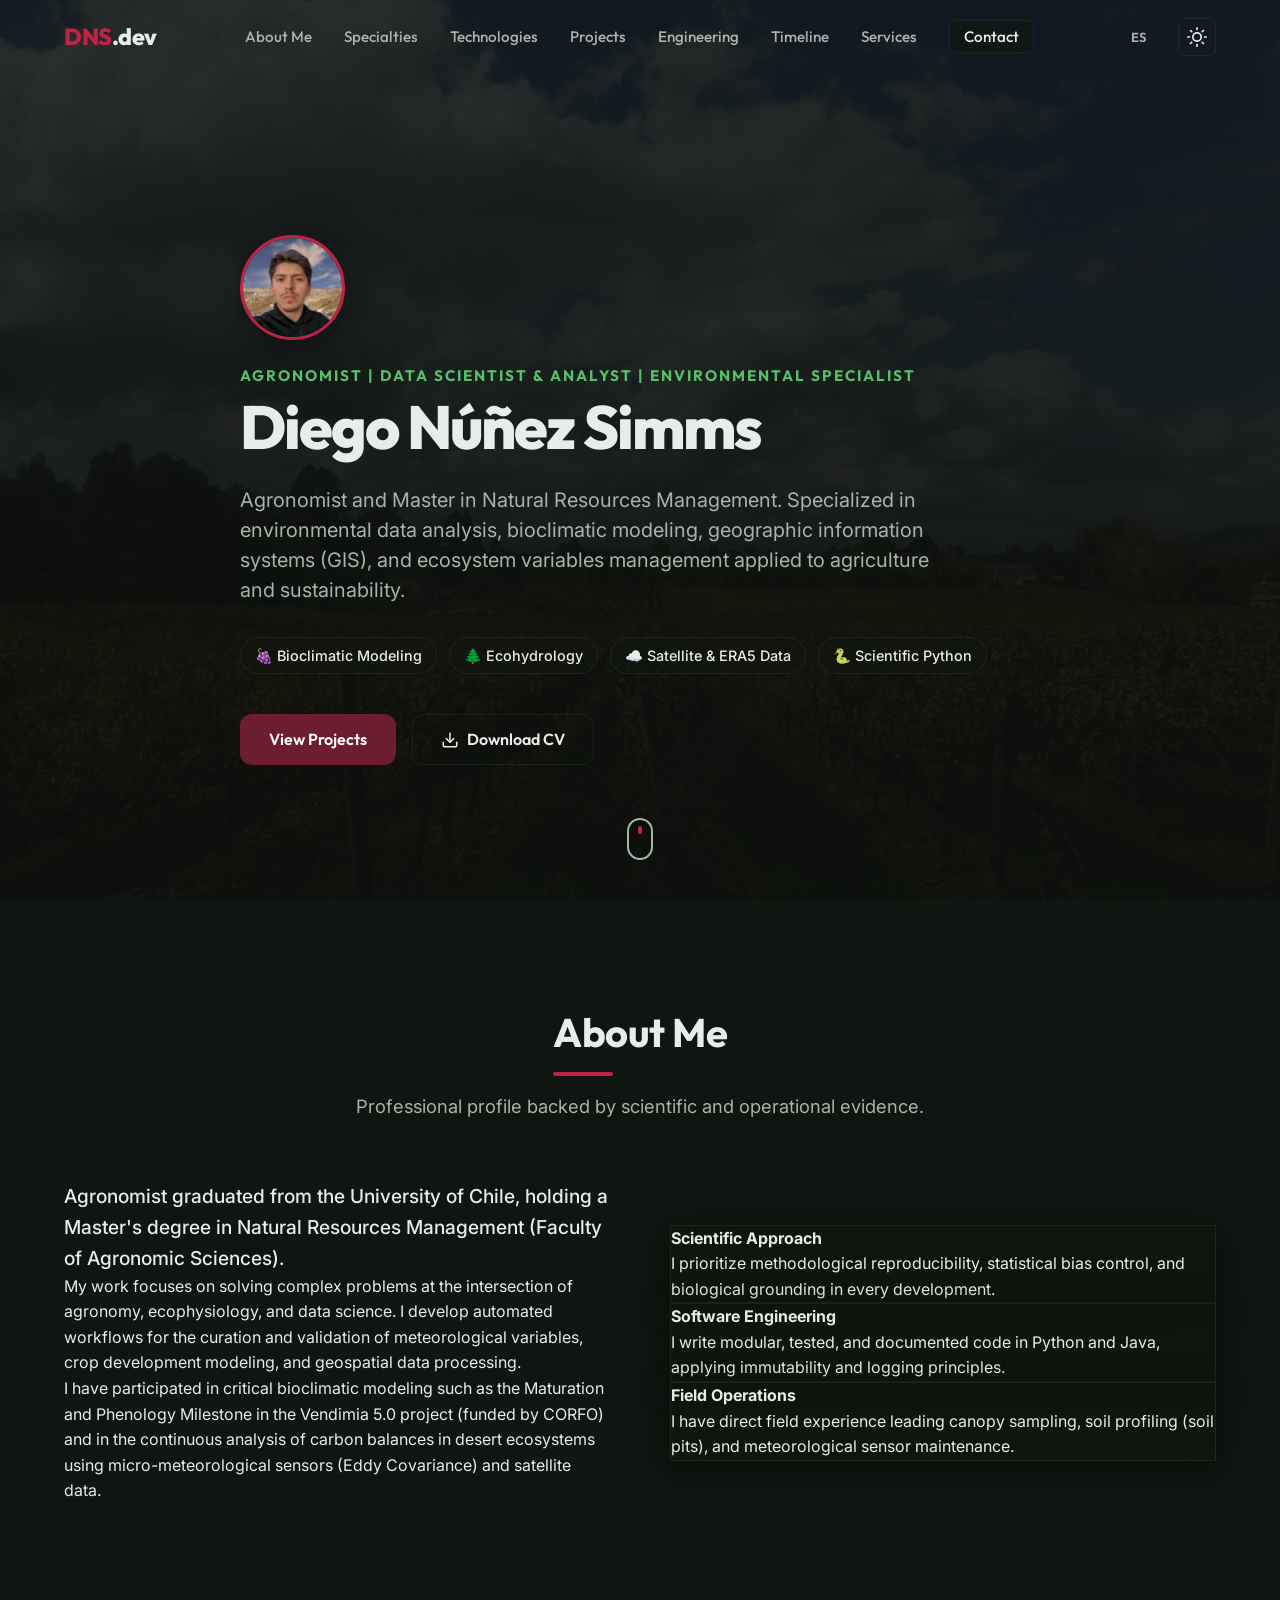
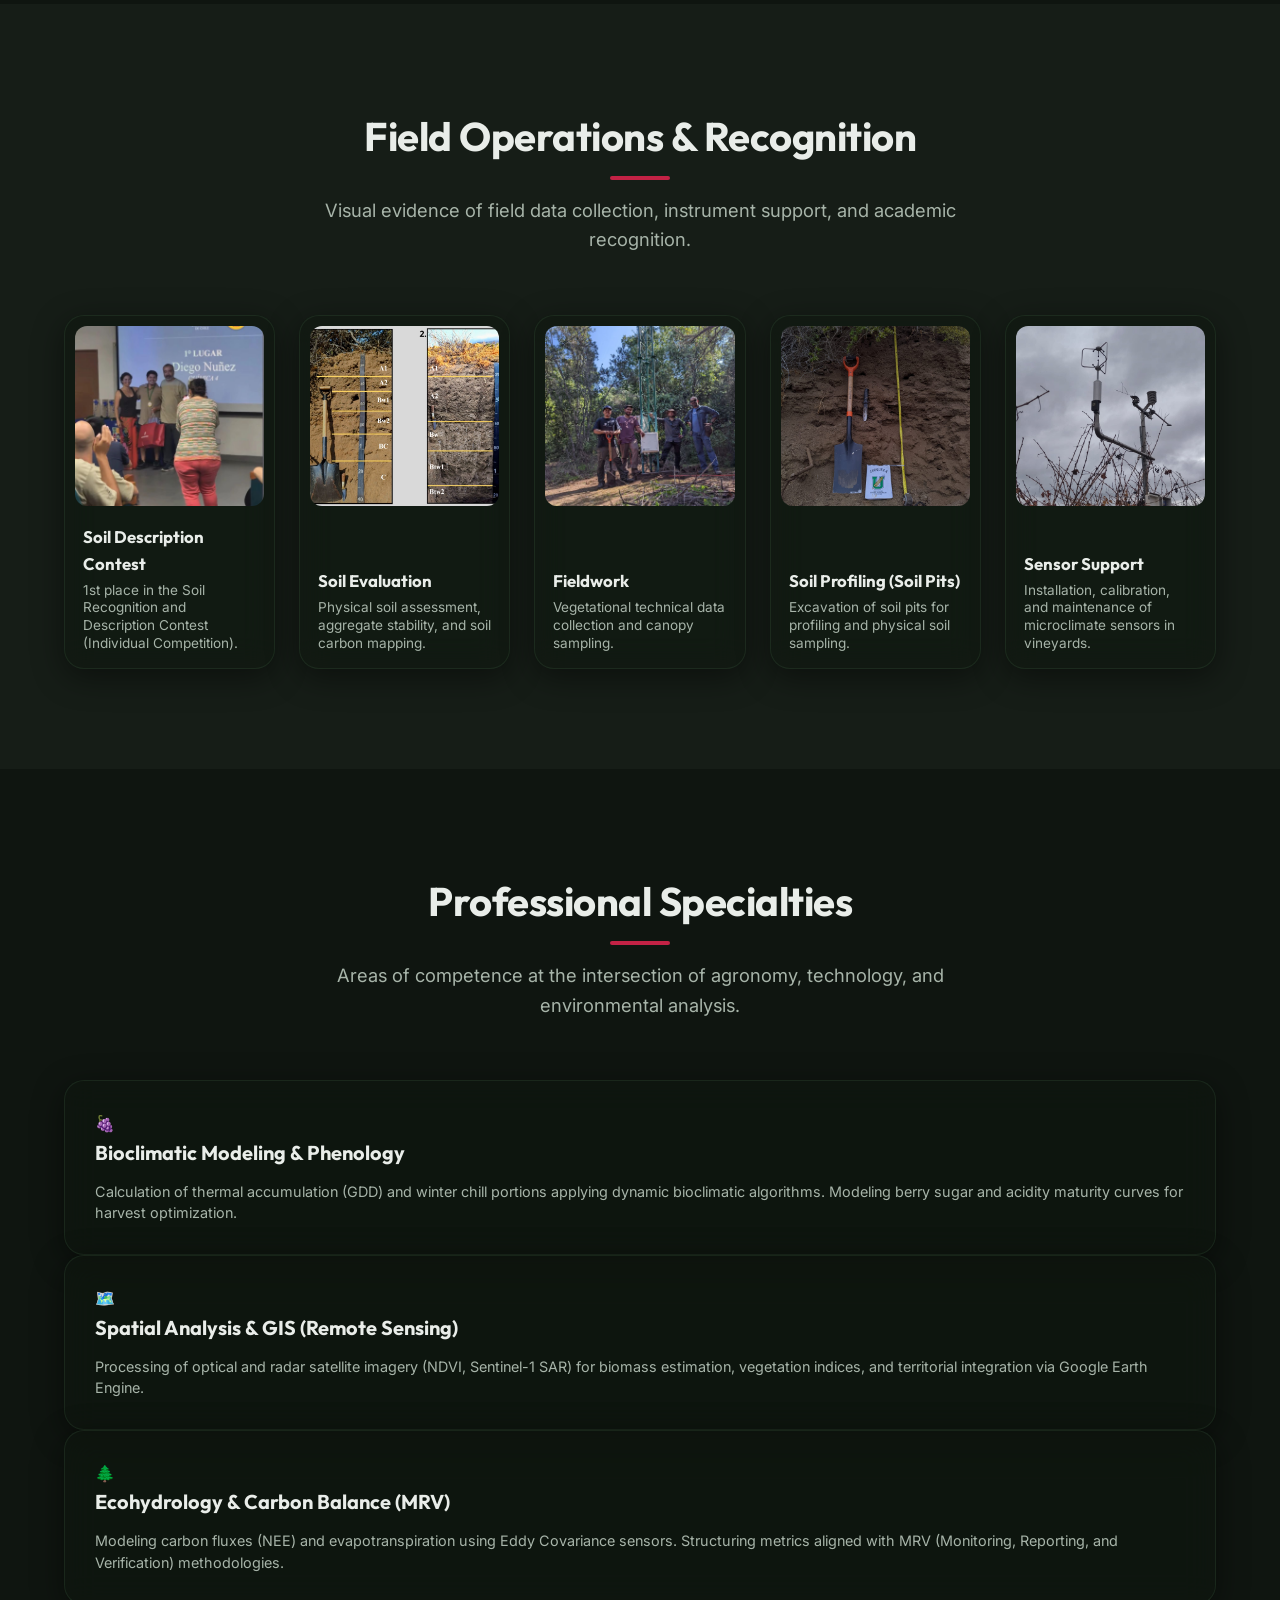
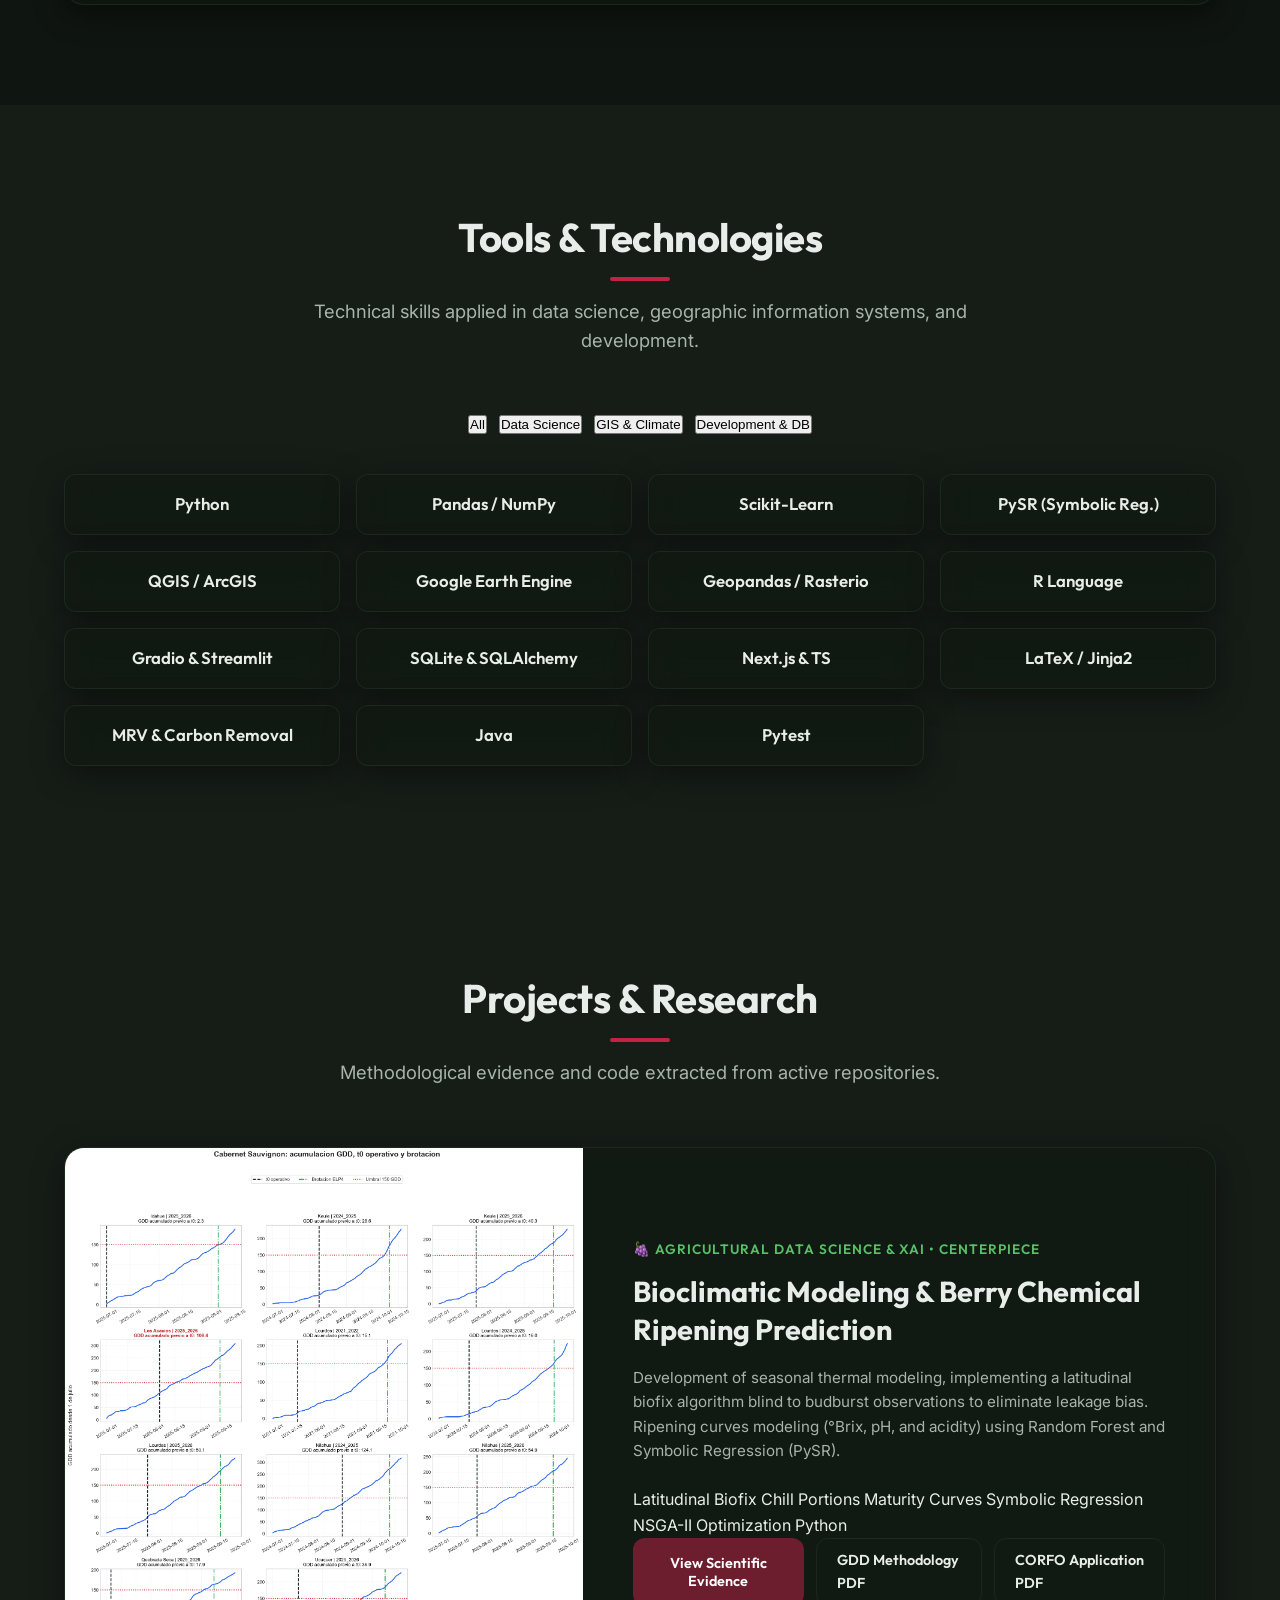
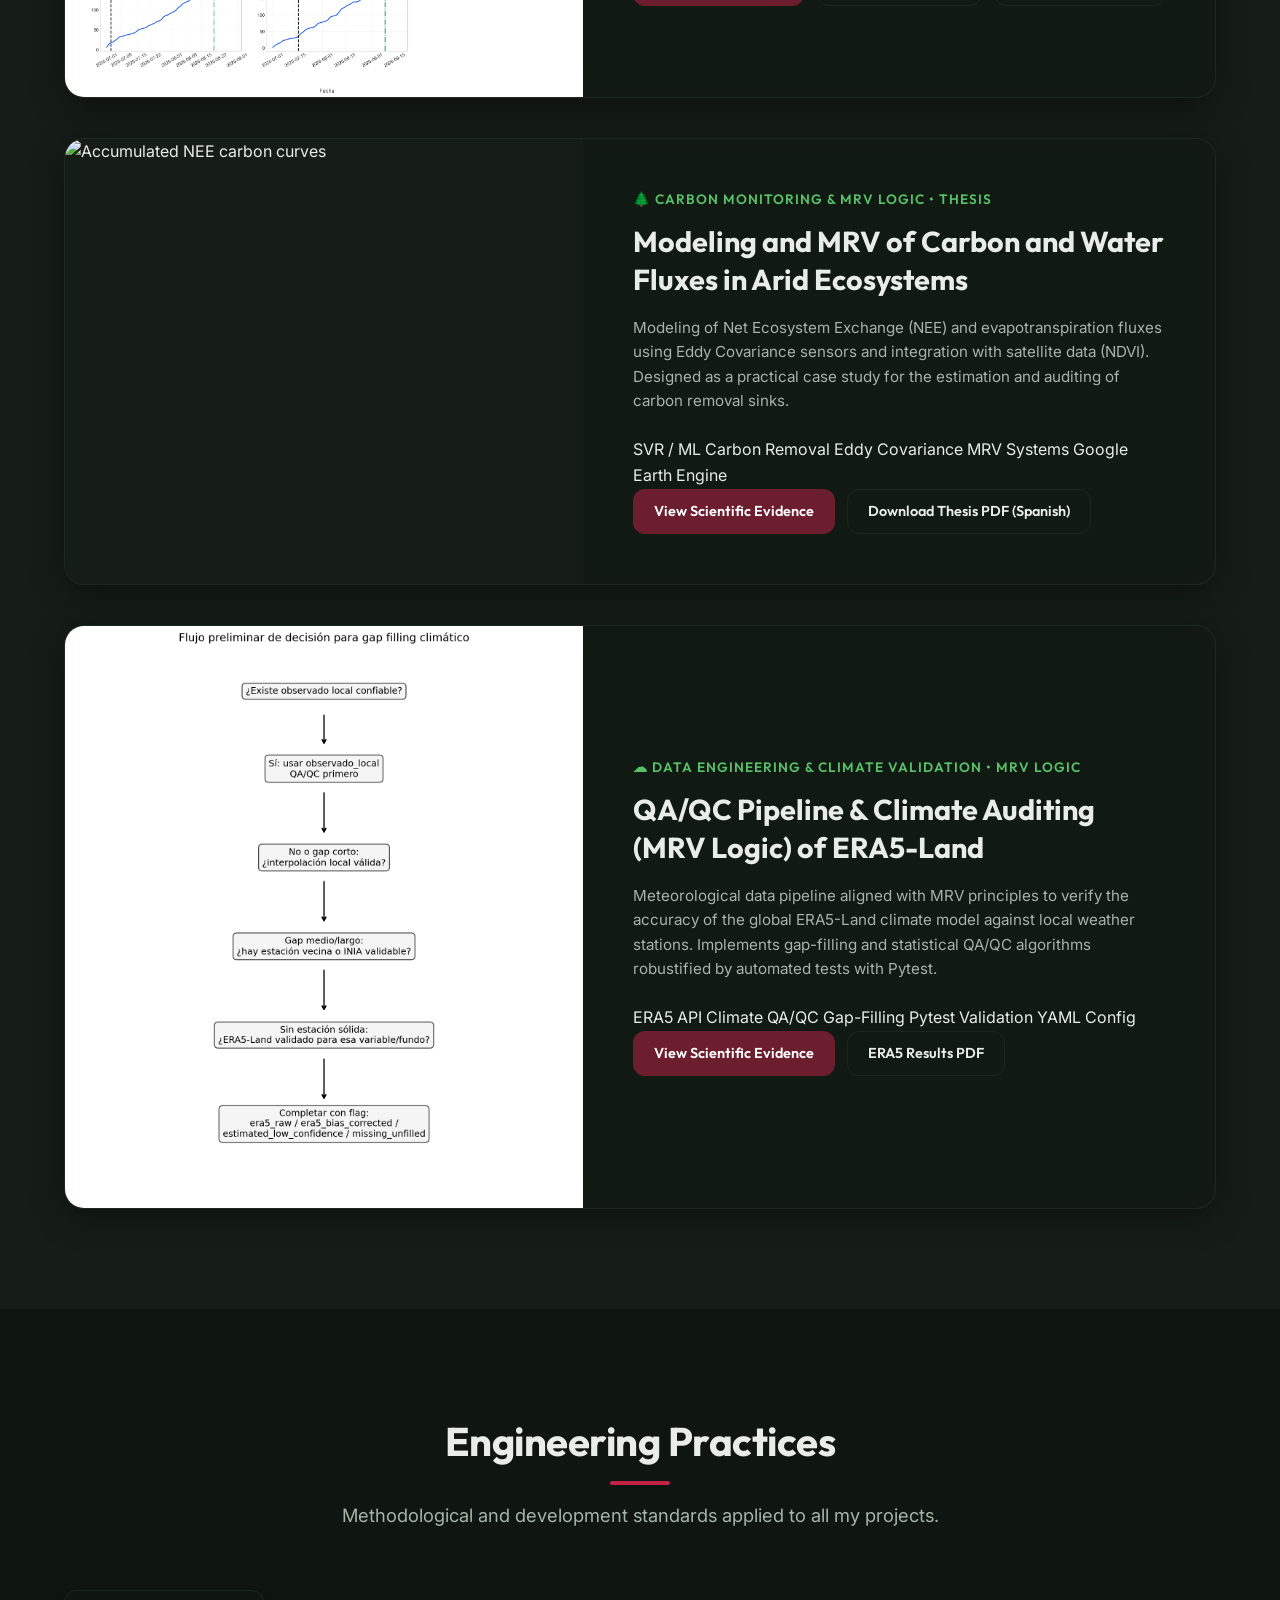
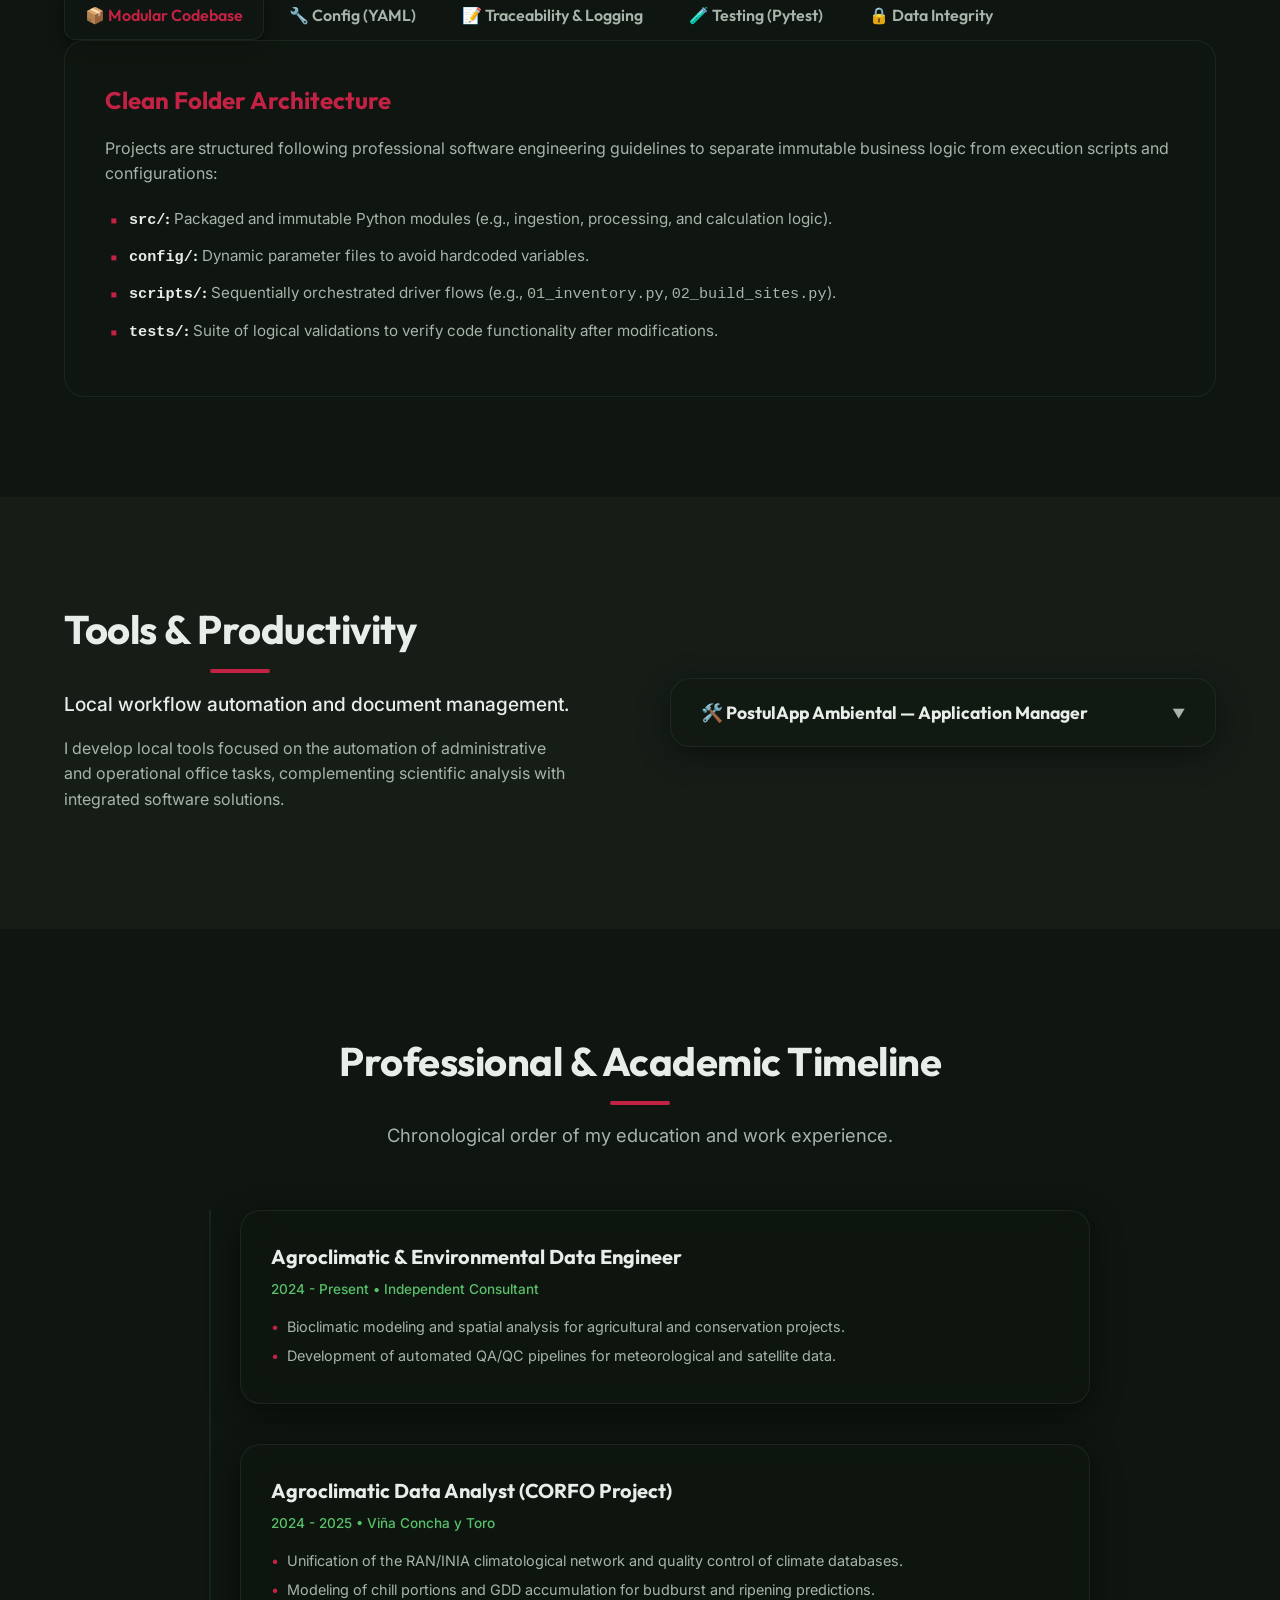
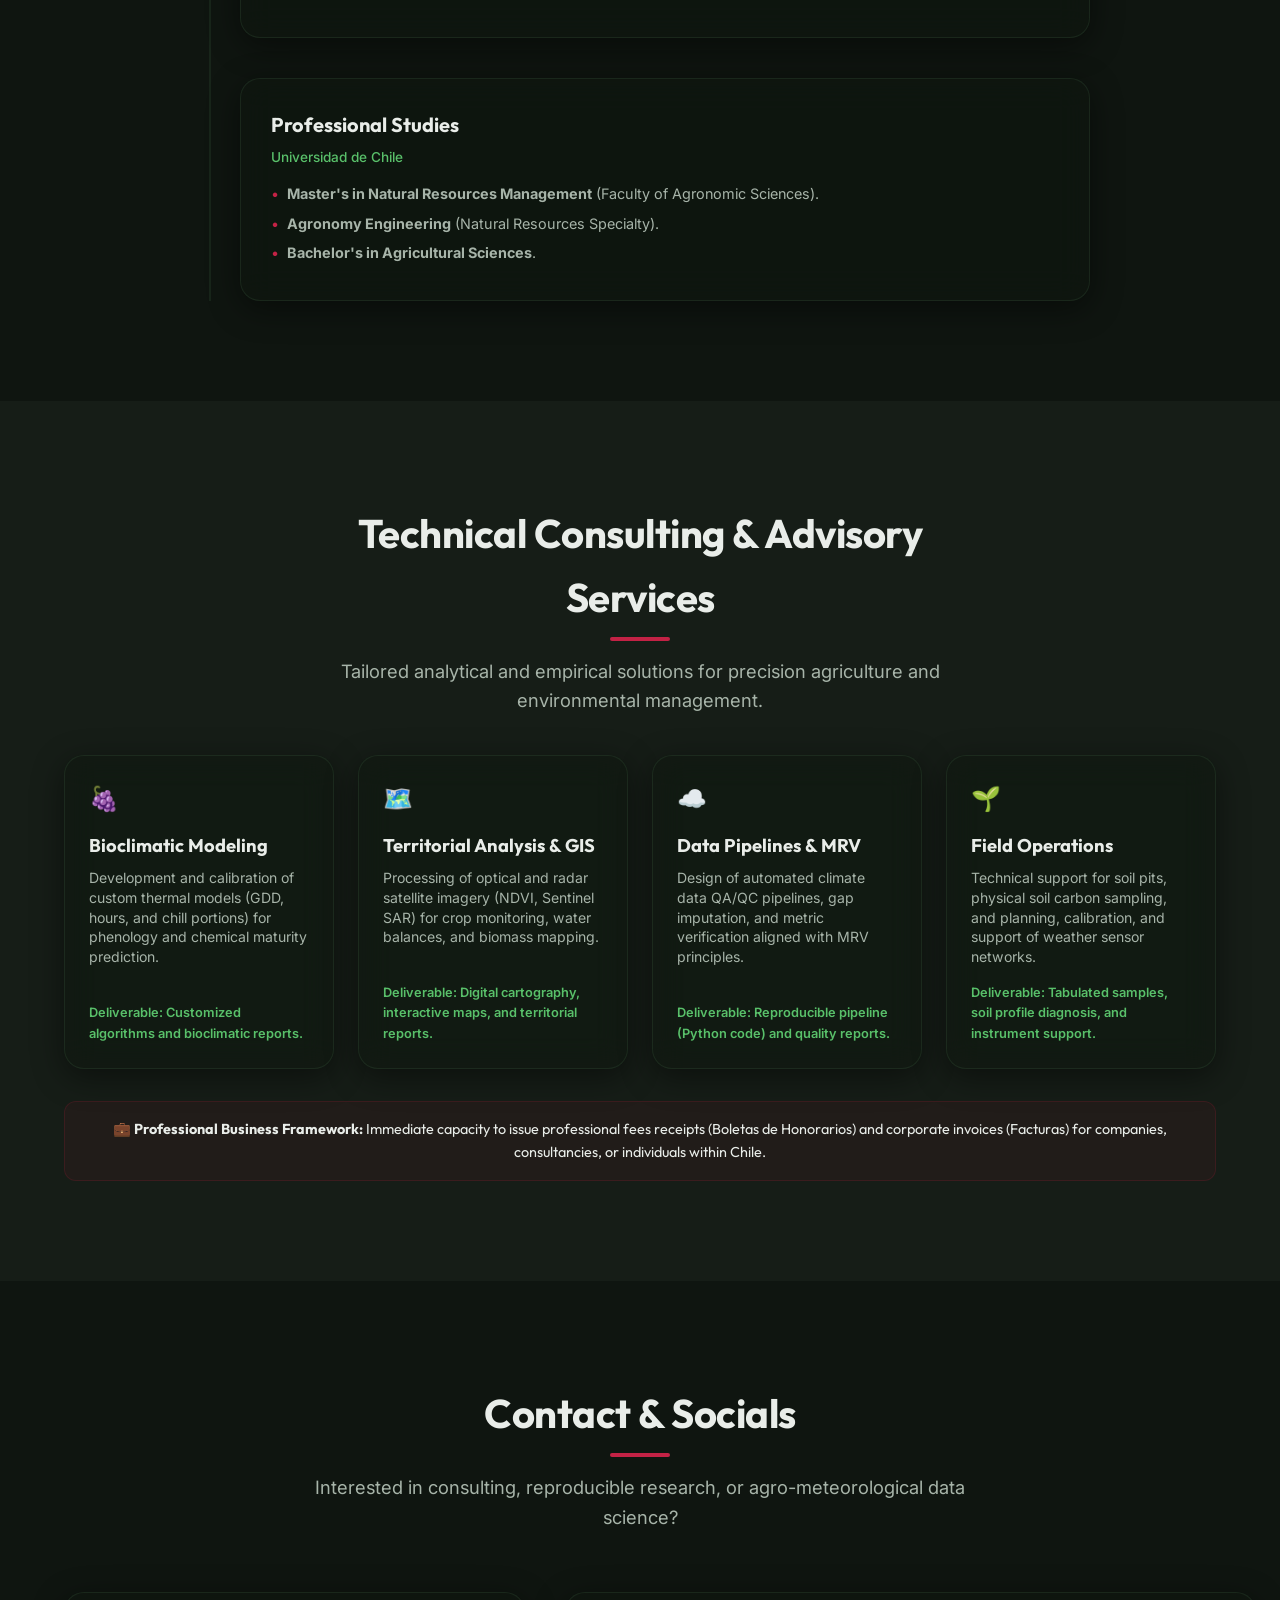
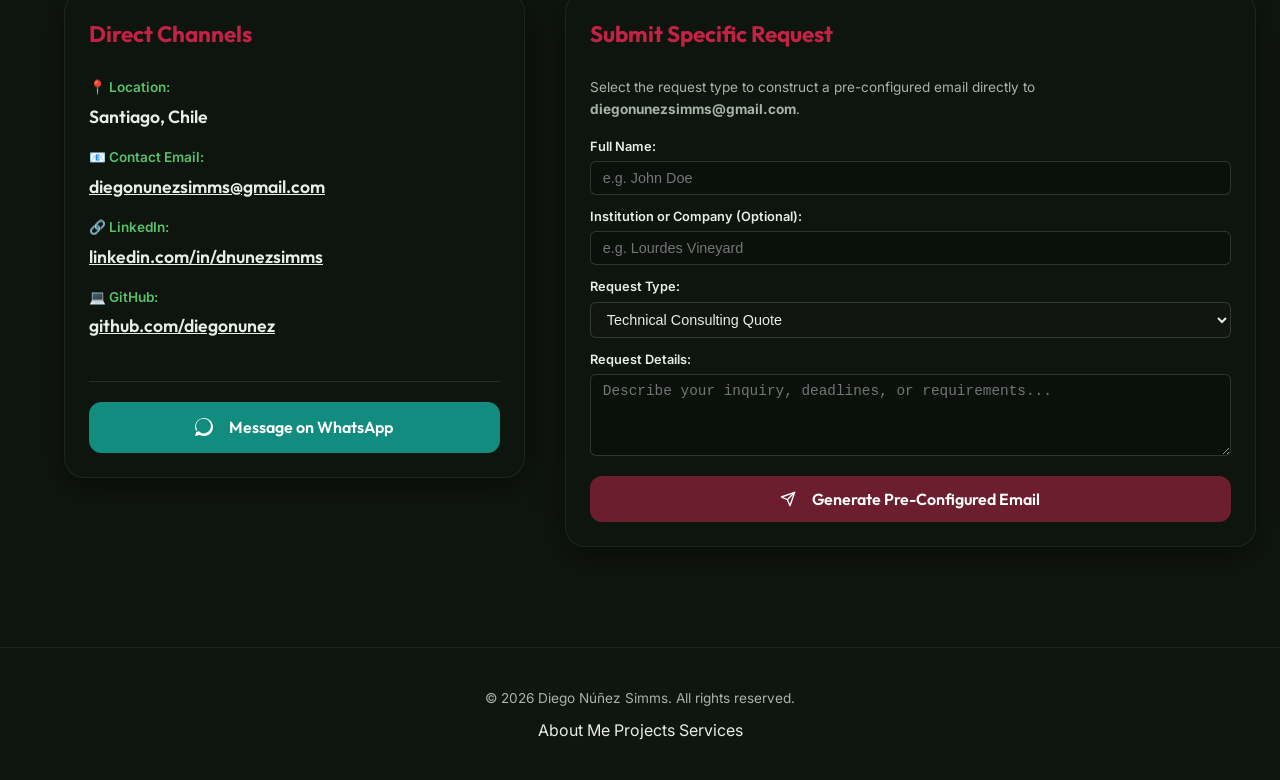
==== commit aa1f2664: "Corrige imagenes gigantes en galeria en ingles" ====
--- a/index_en.html
+++ b/index_en.html
@@ -151,59 +151,49 @@
                     <p class="section-subtitle">Visual evidence of field data collection, instrument support, and academic recognition.</p>
                 </div>
                 
-                <div class="photo-grid">
+                <div style="display: grid; grid-template-columns: repeat(auto-fit, minmax(210px, 1fr)); gap: 24px;">
                     <!-- Foto 1: Suelos -->
-                    <div class="photo-card glass">
-                        <div class="photo-wrapper">
-                            <img src="assets/images/personal/1764941495618.jfif" alt="1st Place Soil Description Contest">
-                        </div>
-                        <div class="photo-info">
-                            <h4>Soil Description Contest</h4>
-                            <p class="photo-desc">1st place in the Soil Recognition and Description Contest (Individual Competition).</p>
+                    <div class="card glass photo-card" style="padding: 10px; border-radius: var(--radius-lg); overflow: hidden; display: flex; flex-direction: column; justify-content: space-between;">
+                        <img src="assets/images/personal/1764941495618.jfif" alt="1st Place Soil Description Contest" style="width: 100%; height: 180px; object-fit: cover; border-radius: var(--radius-md); margin-bottom: 12px;">
+                        <div style="padding: 6px 8px;">
+                            <h4 style="font-family: var(--font-head); font-size: 1.05rem; margin-bottom: 4px;">Soil Description Contest</h4>
+                            <p style="font-size: 0.85rem; color: var(--text-muted); line-height: 1.3;">1st place in the Soil Recognition and Description Contest (Individual Competition).</p>
                         </div>
                     </div>
                     
                     <!-- Foto 2: Evaluacion Suelos -->
-                    <div class="photo-card glass">
-                        <div class="photo-wrapper">
-                            <img src="assets/images/personal/image.png" alt="Soil physical evaluation and carbon mapping">
-                        </div>
-                        <div class="photo-info">
-                            <h4>Soil Evaluation</h4>
-                            <p class="photo-desc">Physical soil assessment, aggregate stability, and soil carbon mapping.</p>
-                        </div>
-                    </div>
-                    
-                    <!-- Foto 3: Trabajo Campo (Nueva imagen solicitada antes de calicatas) -->
-                    <div class="photo-card glass">
-                        <div class="photo-wrapper">
-                            <img src="assets/images/personal/1759584982432.jfif" alt="Fieldwork vegetational data collection">
-                        </div>
-                        <div class="photo-info">
-                            <h4>Fieldwork</h4>
-                            <p class="photo-desc">Vegetational technical data collection and canopy sampling.</p>
-                        </div>
-                    </div>
-                    
-                    <!-- Foto 4: Calicatas (WhatsApp Image 2) -->
-                    <div class="photo-card glass">
-                        <div class="photo-wrapper">
-                            <img src="assets/images/personal/WhatsApp Image 2026-07-07 at 11.29.09 (2).jpeg" alt="Excavation and soil profile sampling">
-                        </div>
-                        <div class="photo-info">
-                            <h4>Soil Profiling (Soil Pits)</h4>
-                            <p class="photo-desc">Excavation of soil pits for profiling and physical soil sampling.</p>
-                        </div>
-                    </div>
-                    
-                    <!-- Foto 5: Sensores (WhatsApp Image 1) -->
-                    <div class="photo-card glass">
-                        <div class="photo-wrapper">
-                            <img src="assets/images/personal/WhatsApp Image 2026-07-07 at 11.29.08 (1).jpeg" alt="Microclimate sensor maintenance in vineyards">
-                        </div>
-                        <div class="photo-info">
-                            <h4>Sensor Support</h4>
-                            <p class="photo-desc">Installation, calibration, and maintenance of microclimate sensors in vineyards.</p>
+                    <div class="card glass photo-card" style="padding: 10px; border-radius: var(--radius-lg); overflow: hidden; display: flex; flex-direction: column; justify-content: space-between;">
+                        <img src="assets/images/personal/image.png" alt="Soil physical evaluation and carbon mapping" style="width: 100%; height: 180px; object-fit: cover; border-radius: var(--radius-md); margin-bottom: 12px;">
+                        <div style="padding: 6px 8px;">
+                            <h4 style="font-family: var(--font-head); font-size: 1.05rem; margin-bottom: 4px;">Soil Evaluation</h4>
+                            <p style="font-size: 0.85rem; color: var(--text-muted); line-height: 1.3;">Physical soil assessment, aggregate stability, and soil carbon mapping.</p>
+                        </div>
+                    </div>
+                    
+                    <!-- Foto 3: Trabajo Campo -->
+                    <div class="card glass photo-card" style="padding: 10px; border-radius: var(--radius-lg); overflow: hidden; display: flex; flex-direction: column; justify-content: space-between;">
+                        <img src="assets/images/personal/1759584982432.jfif" alt="Fieldwork vegetational data collection" style="width: 100%; height: 180px; object-fit: cover; border-radius: var(--radius-md); margin-bottom: 12px;">
+                        <div style="padding: 6px 8px;">
+                            <h4 style="font-family: var(--font-head); font-size: 1.05rem; margin-bottom: 4px;">Fieldwork</h4>
+                            <p style="font-size: 0.85rem; color: var(--text-muted); line-height: 1.3;">Vegetational technical data collection and canopy sampling.</p>
+                        </div>
+                    </div>
+                    
+                    <!-- Foto 4: Calicatas -->
+                    <div class="card glass photo-card" style="padding: 10px; border-radius: var(--radius-lg); overflow: hidden; display: flex; flex-direction: column; justify-content: space-between;">
+                        <img src="assets/images/personal/WhatsApp Image 2026-07-07 at 11.29.09 (2).jpeg" alt="Excavation and soil profile sampling" style="width: 100%; height: 180px; object-fit: cover; border-radius: var(--radius-md); margin-bottom: 12px;">
+                        <div style="padding: 6px 8px;">
+                            <h4 style="font-family: var(--font-head); font-size: 1.05rem; margin-bottom: 4px;">Soil Profiling (Soil Pits)</h4>
+                            <p style="font-size: 0.85rem; color: var(--text-muted); line-height: 1.3;">Excavation of soil pits for profiling and physical soil sampling.</p>
+                        </div>
+                    </div>
+                    
+                    <!-- Foto 5: Sensores -->
+                    <div class="card glass photo-card" style="padding: 10px; border-radius: var(--radius-lg); overflow: hidden; display: flex; flex-direction: column; justify-content: space-between;">
+                        <img src="assets/images/personal/WhatsApp Image 2026-07-07 at 11.29.08 (1).jpeg" alt="Microclimate sensor maintenance in vineyards" style="width: 100%; height: 180px; object-fit: cover; border-radius: var(--radius-md); margin-bottom: 12px;">
+                        <div style="padding: 6px 8px;">
+                            <h4 style="font-family: var(--font-head); font-size: 1.05rem; margin-bottom: 4px;">Sensor Support</h4>
+                            <p style="font-size: 0.85rem; color: var(--text-muted); line-height: 1.3;">Installation, calibration, and maintenance of microclimate sensors in vineyards.</p>
                         </div>
                     </div>
                 </div>
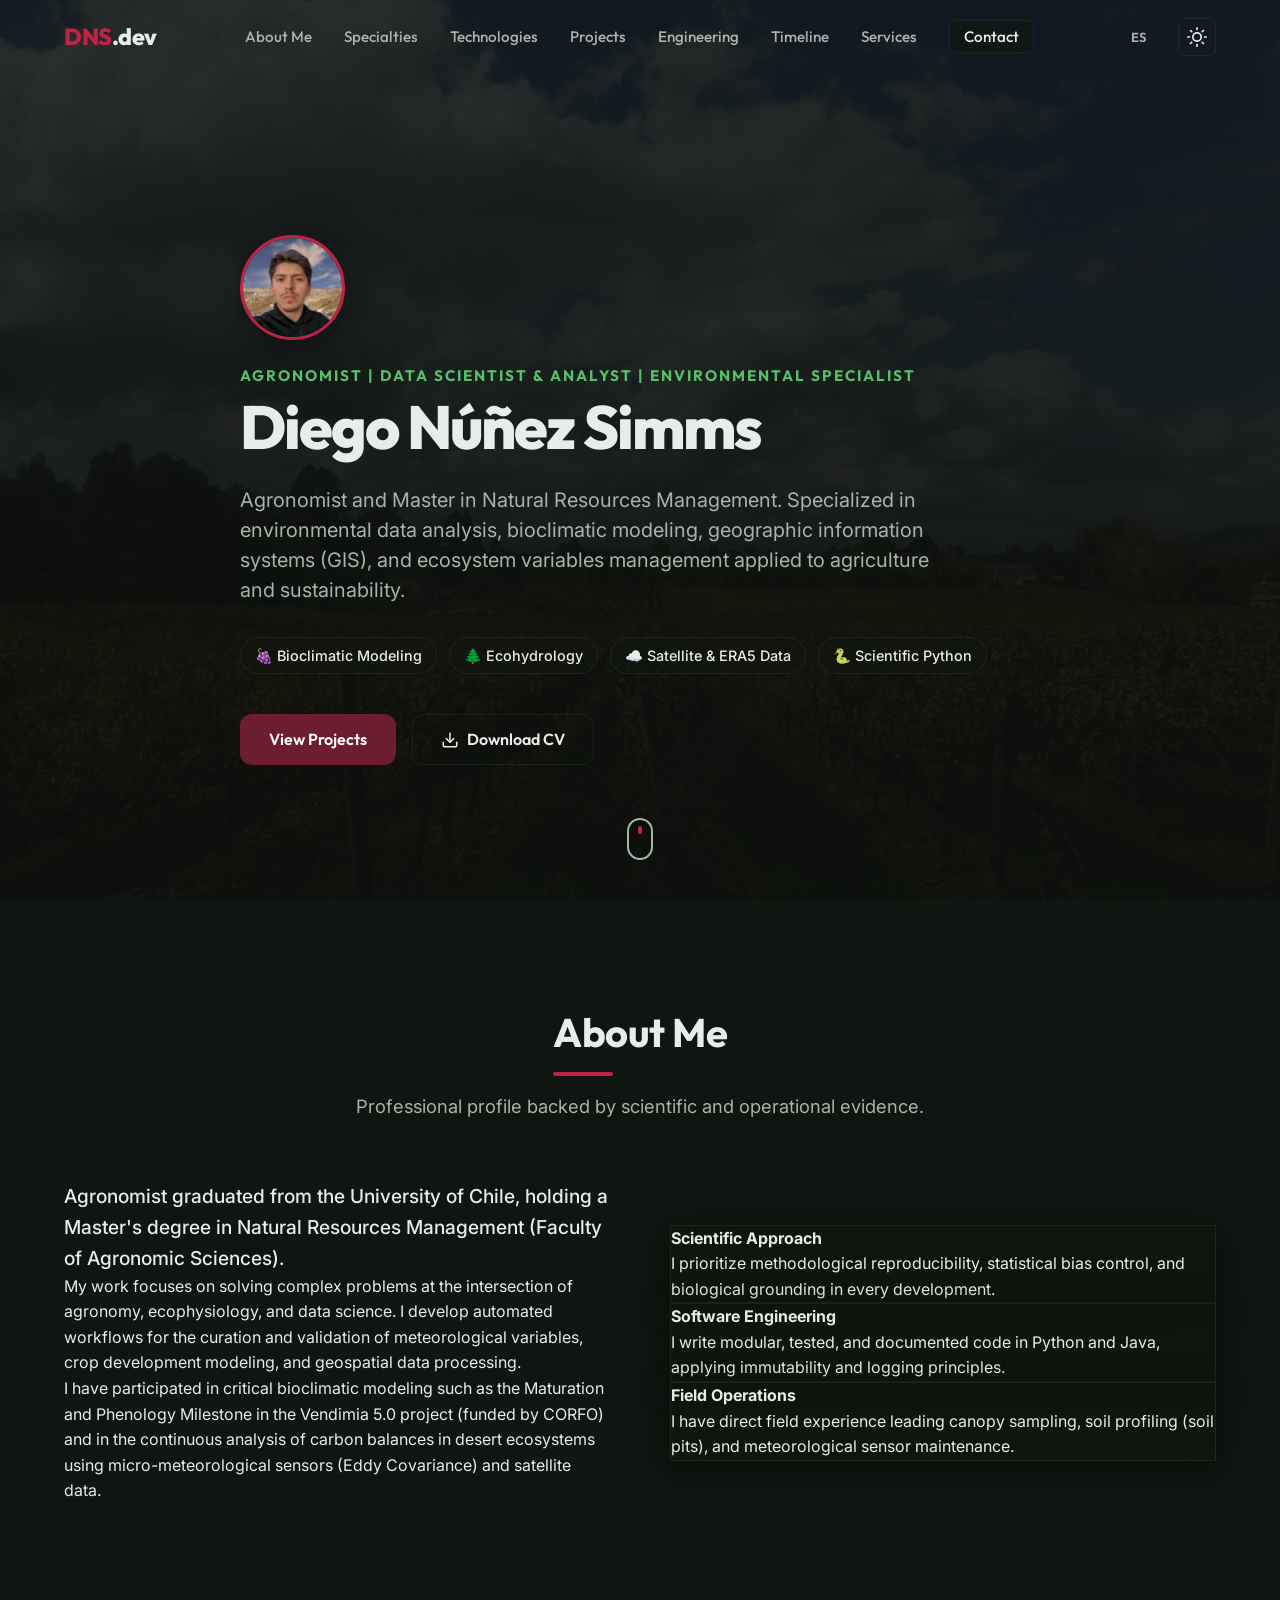
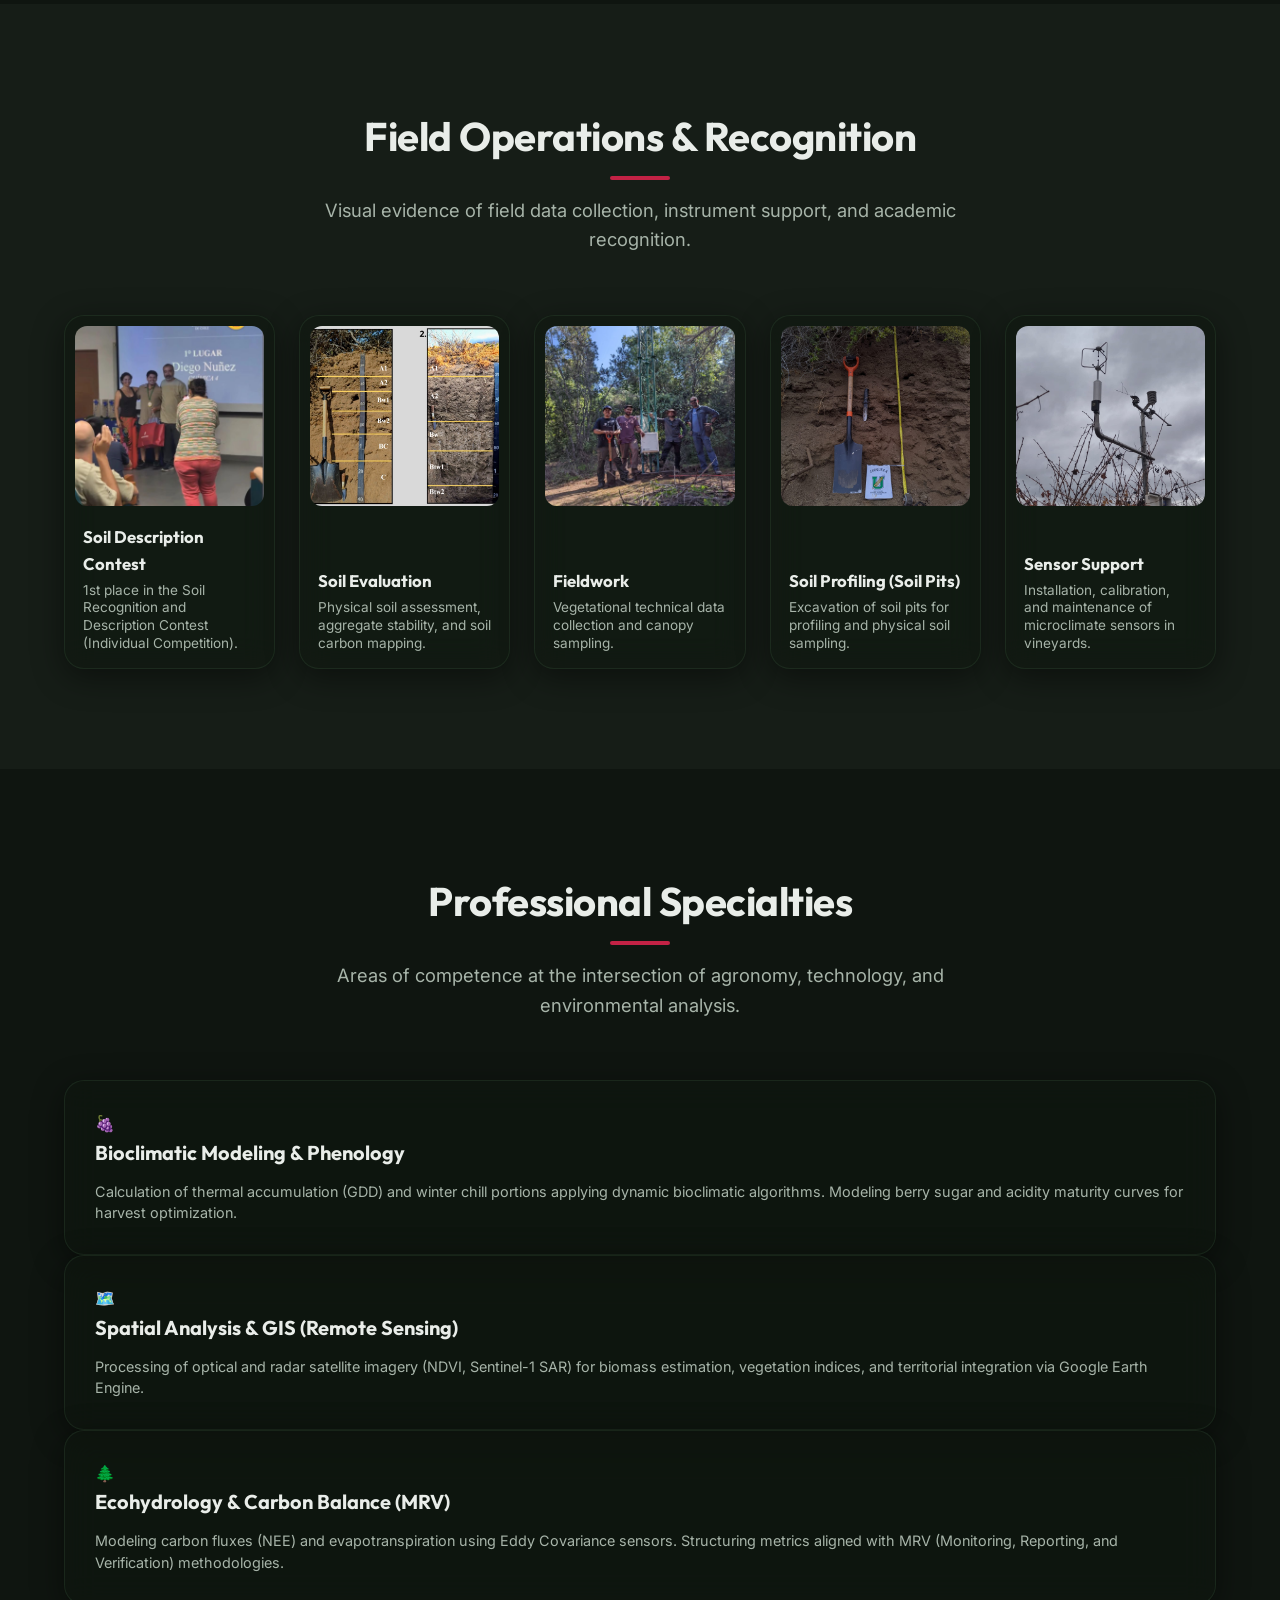
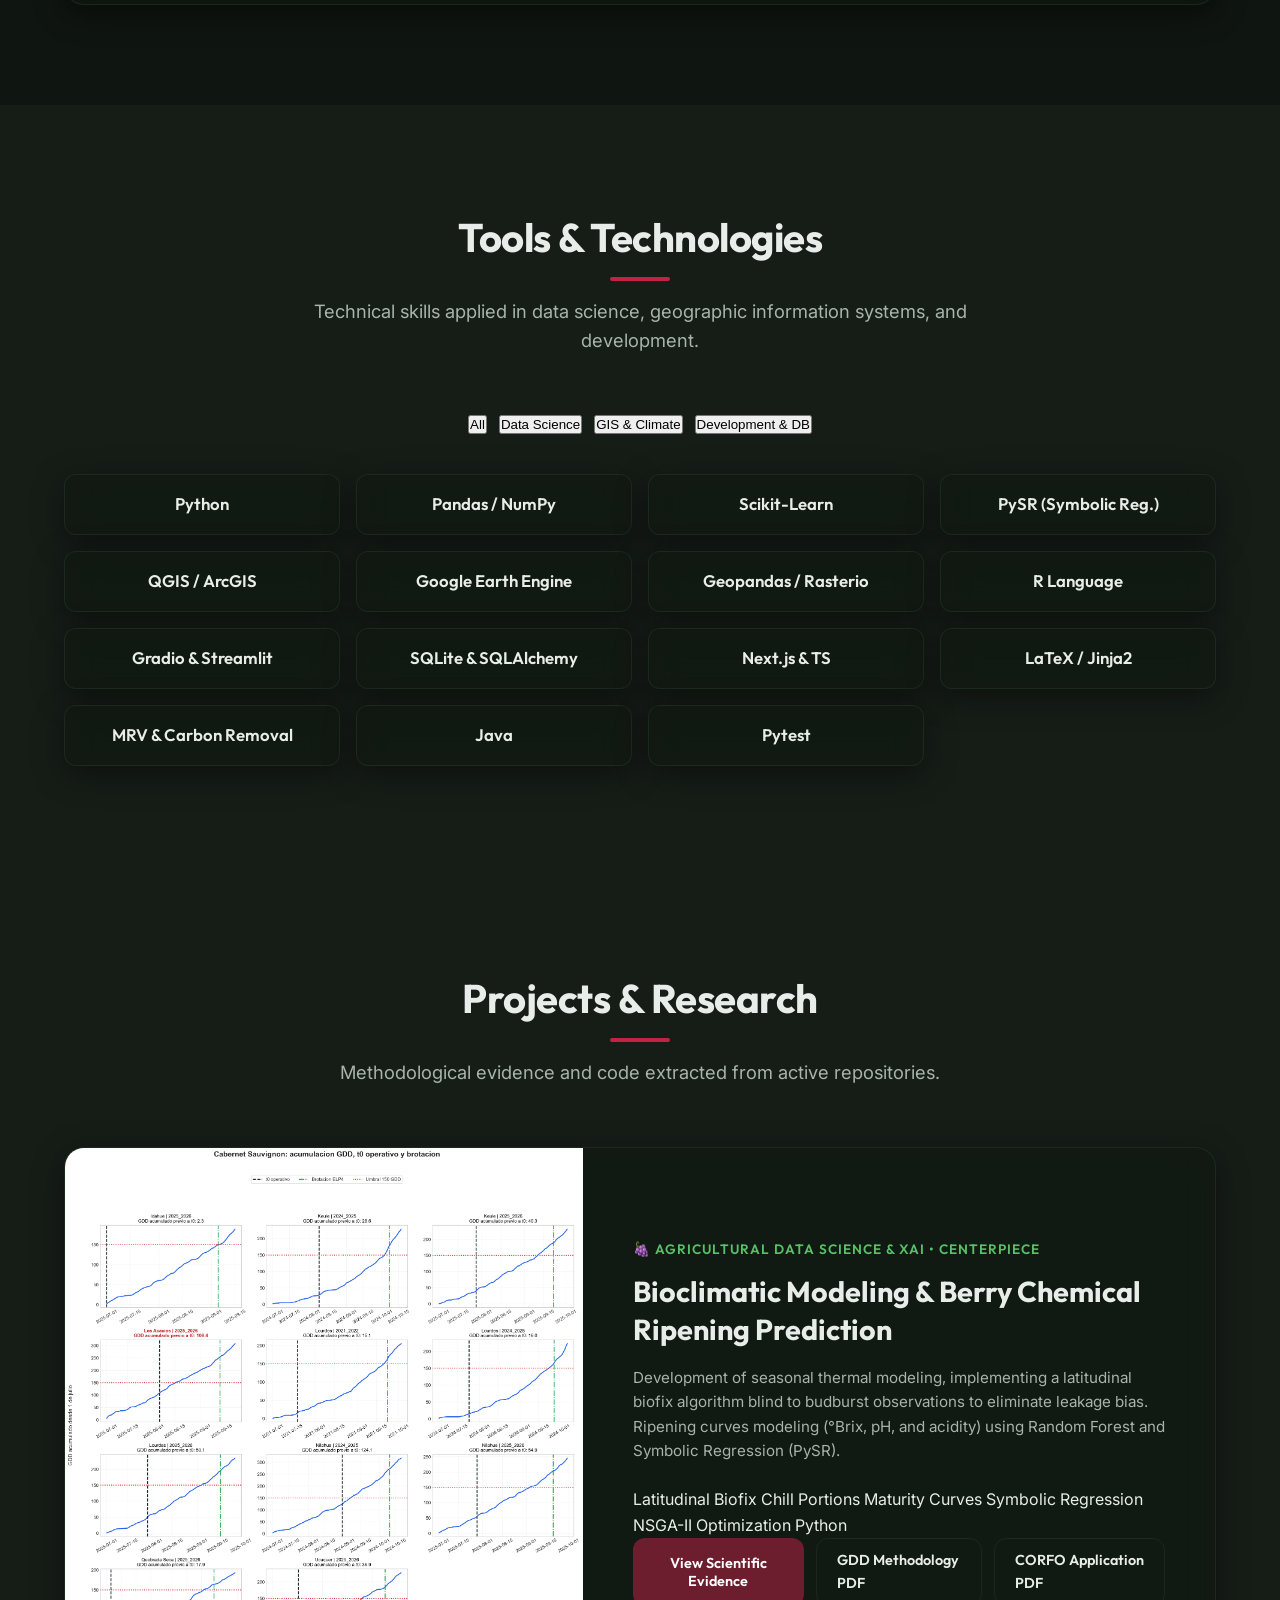
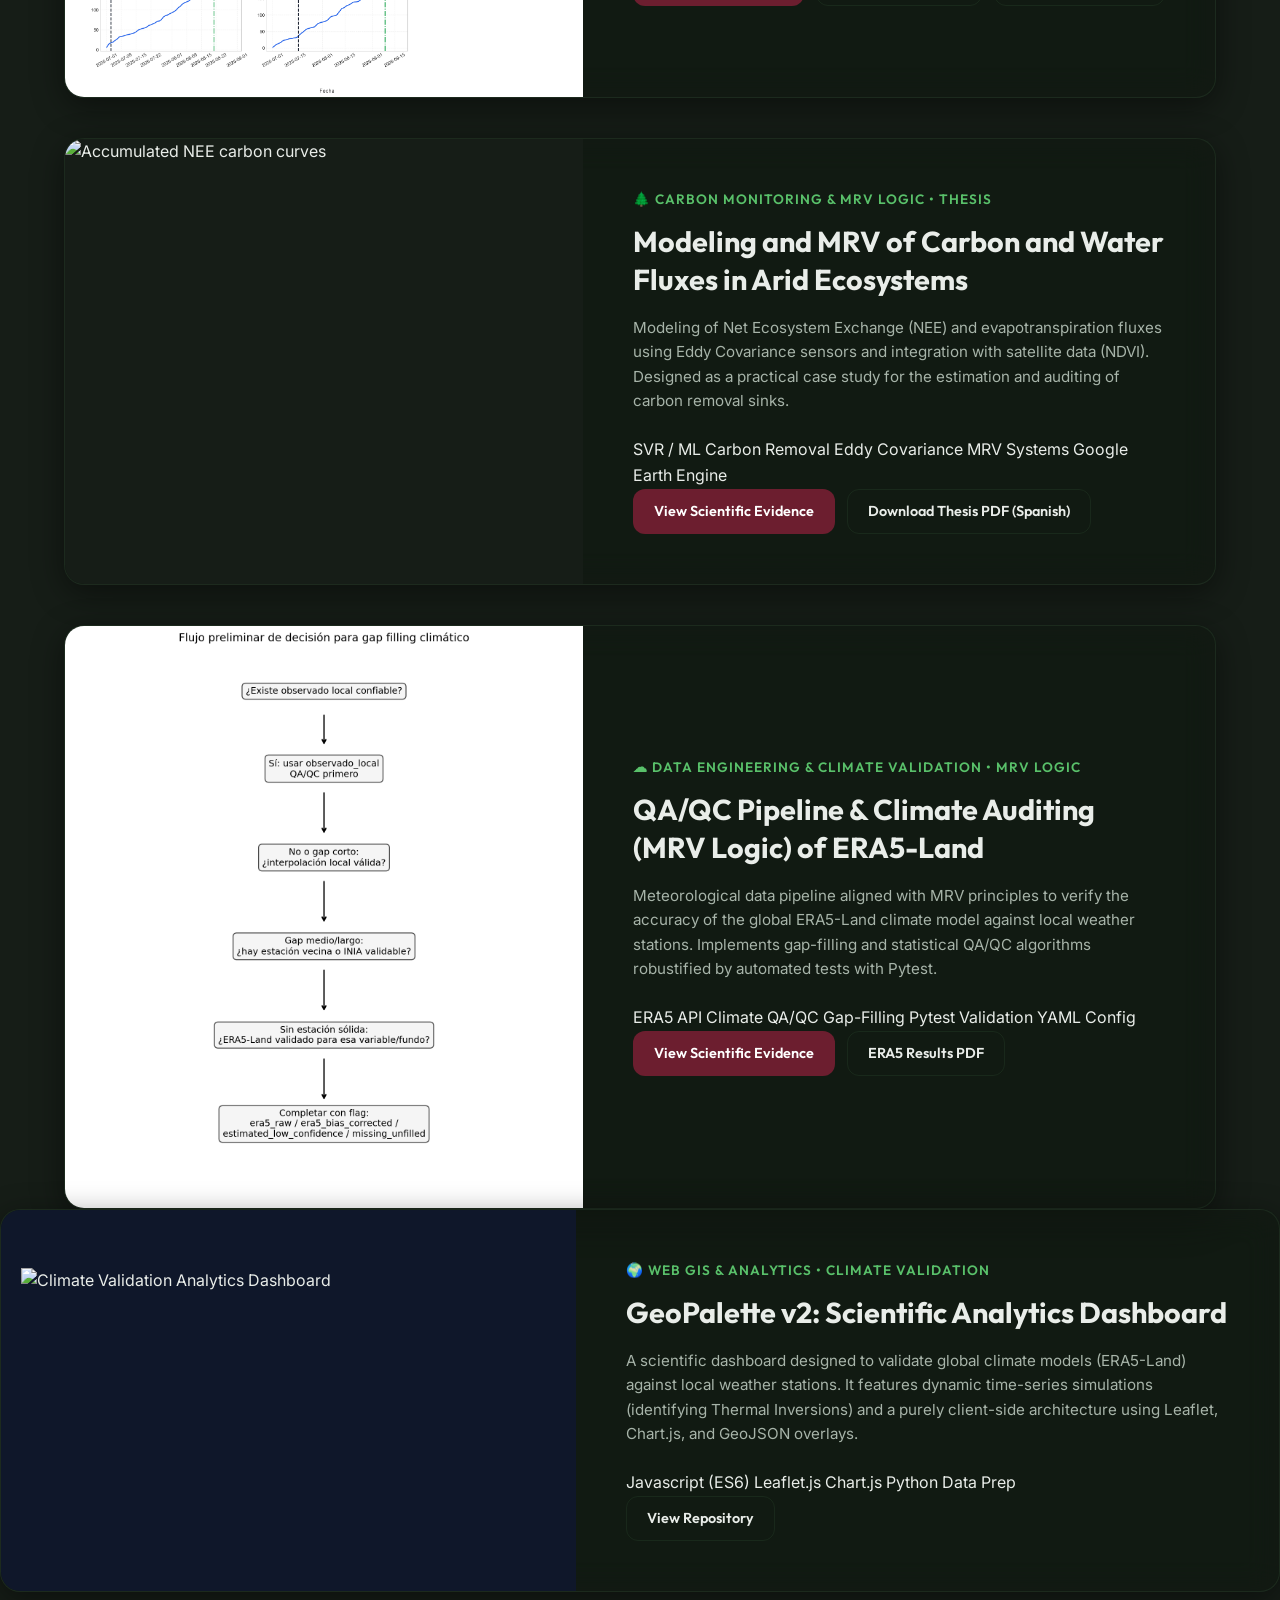
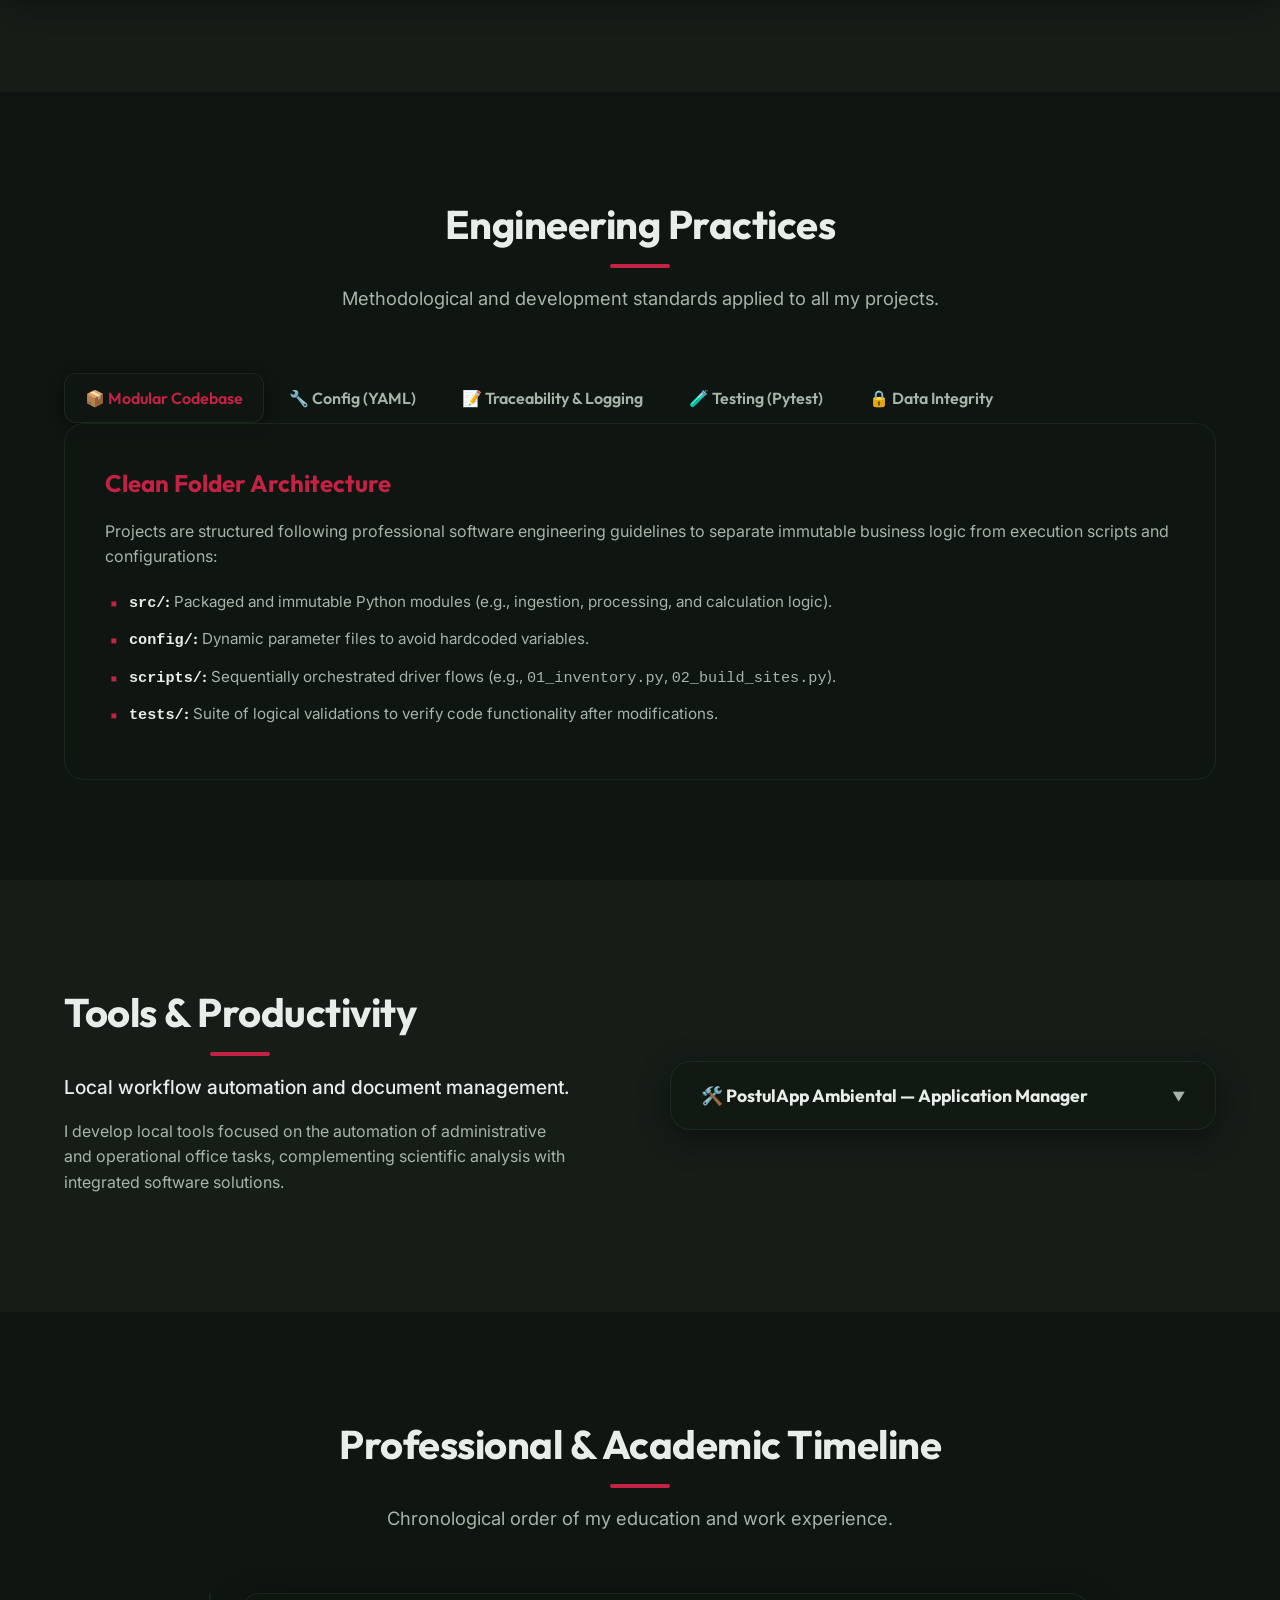
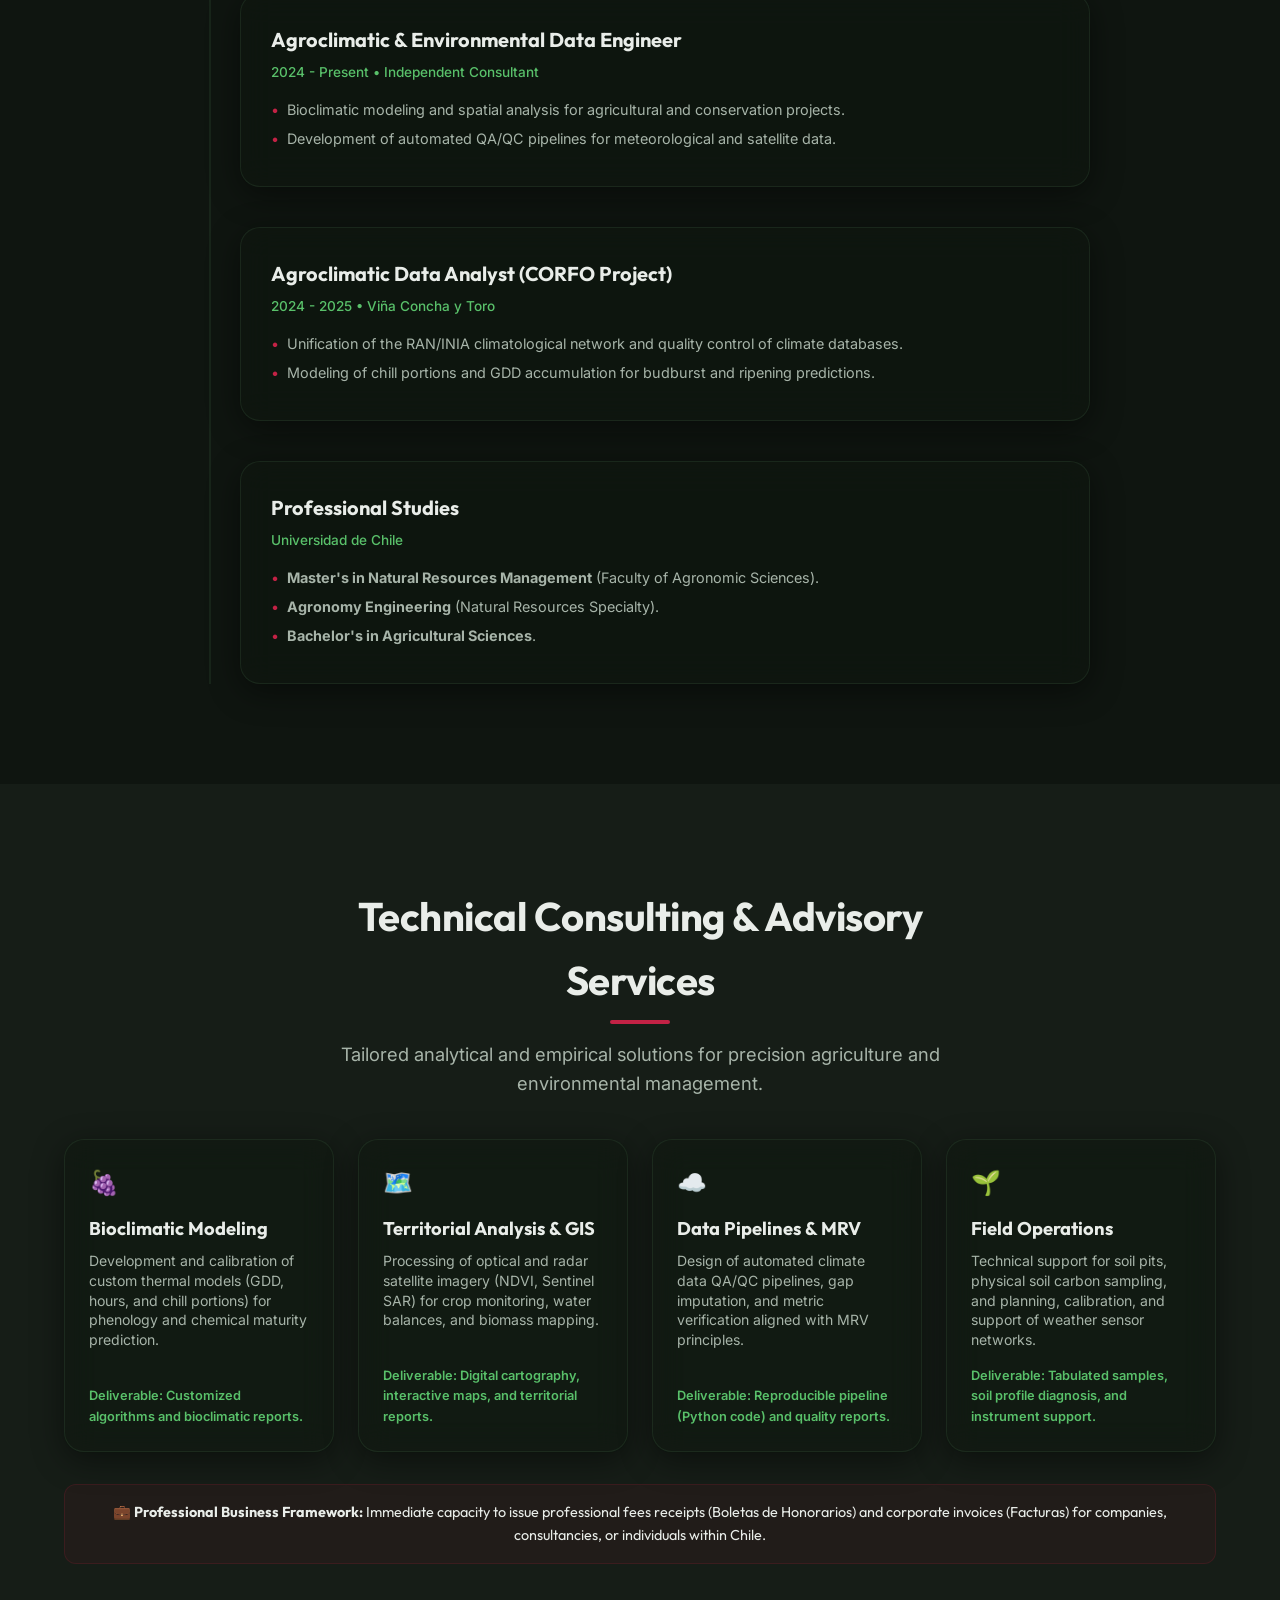
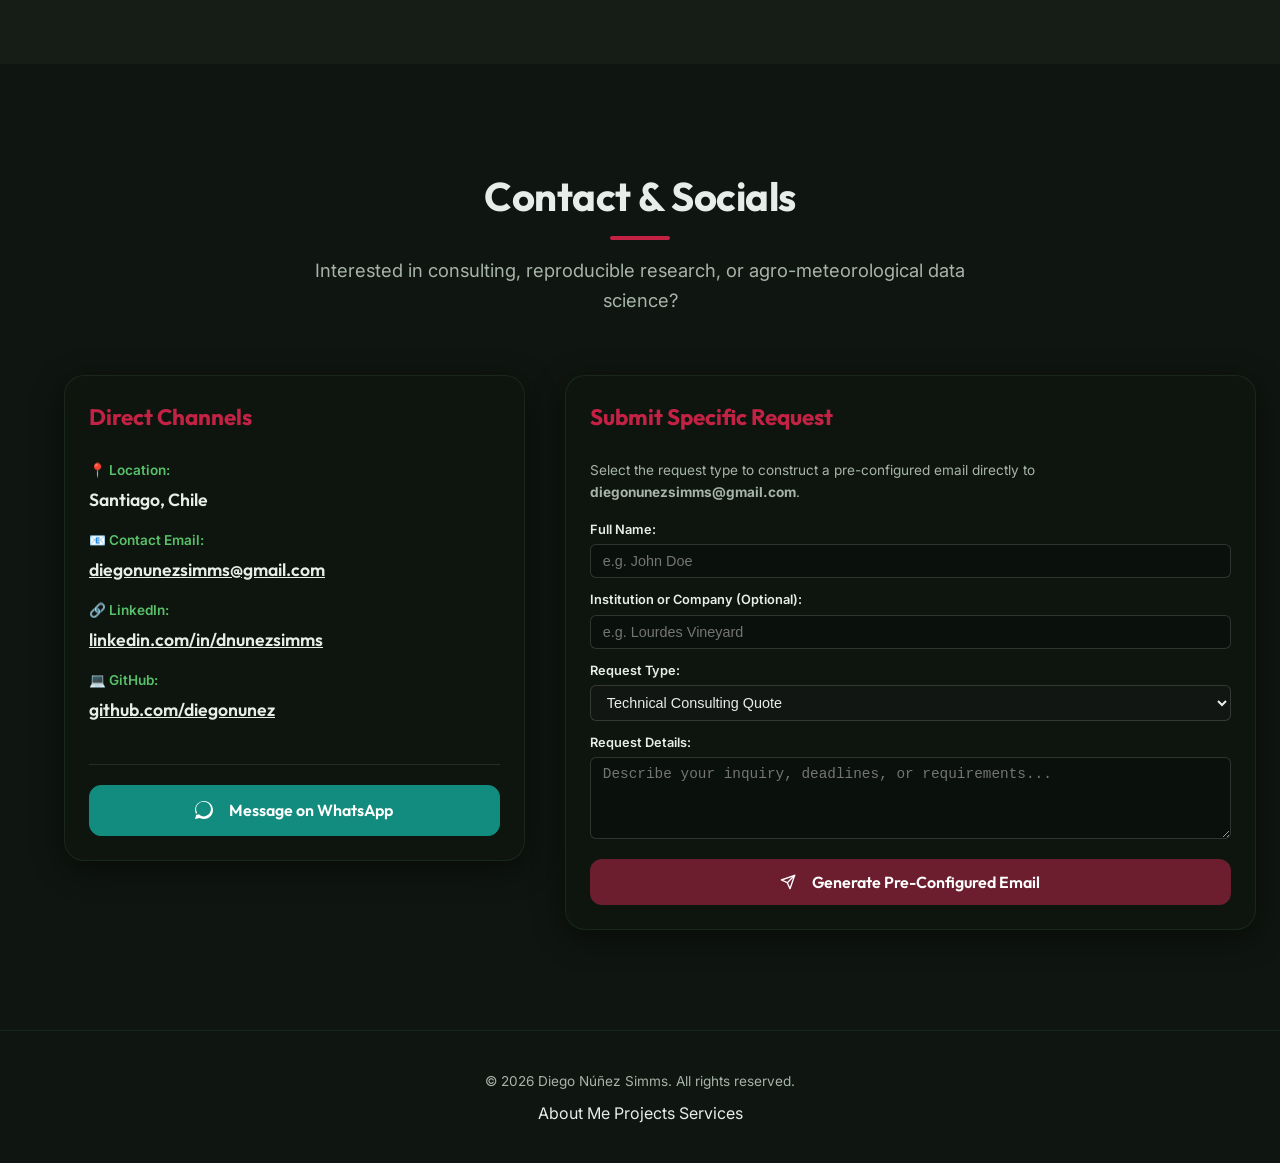
==== commit ca236b03: "feat: Add GeoPalette project to portfolio" ====
--- a/index_en.html
+++ b/index_en.html
@@ -409,6 +409,33 @@
                                     <a href="assets/documents/era5_obj3_short_results.pdf" class="btn btn-secondary" download>ERA5 Results PDF</a>
                                 </div>
                             </div>
+                                </div>
+                            </div>
+                        </div>
+                    </article>
+
+                    <!-- PROYECTO 4: GEOPALETTE -->
+                    <article class="project-featured glass" id="proj-geopalette">
+                        <div class="project-grid">
+                            <div class="project-img-wrapper" style="background: #0F172A; display: flex; align-items: center; justify-content: center; height: 100%;">
+                                <img src="assets/images/geopalette_thumb.png" alt="Climate Validation Analytics Dashboard" class="project-thumb" style="object-fit: contain; max-height: 80%; padding: 20px;">
+                            </div>
+                            <div class="project-info">
+                                <div class="project-meta">🌍 Web GIS & Analytics • Climate Validation</div>
+                                <h3>GeoPalette v2: Scientific Analytics Dashboard</h3>
+                                <p class="project-desc">
+                                    A scientific dashboard designed to validate global climate models (ERA5-Land) against local weather stations. It features dynamic time-series simulations (identifying Thermal Inversions) and a purely client-side architecture using Leaflet, Chart.js, and GeoJSON overlays.
+                                </p>
+                                <div class="project-pills">
+                                    <span class="pill-tech">Javascript (ES6)</span>
+                                    <span class="pill-tech">Leaflet.js</span>
+                                    <span class="pill-tech">Chart.js</span>
+                                    <span class="pill-tech">Python Data Prep</span>
+                                </div>
+                                <div class="project-actions">
+                                    <a href="https://github.com/dnunezsimms" target="_blank" class="btn btn-secondary">View Repository</a>
+                                </div>
+                            </div>
                         </div>
                     </article>
                 </div>
